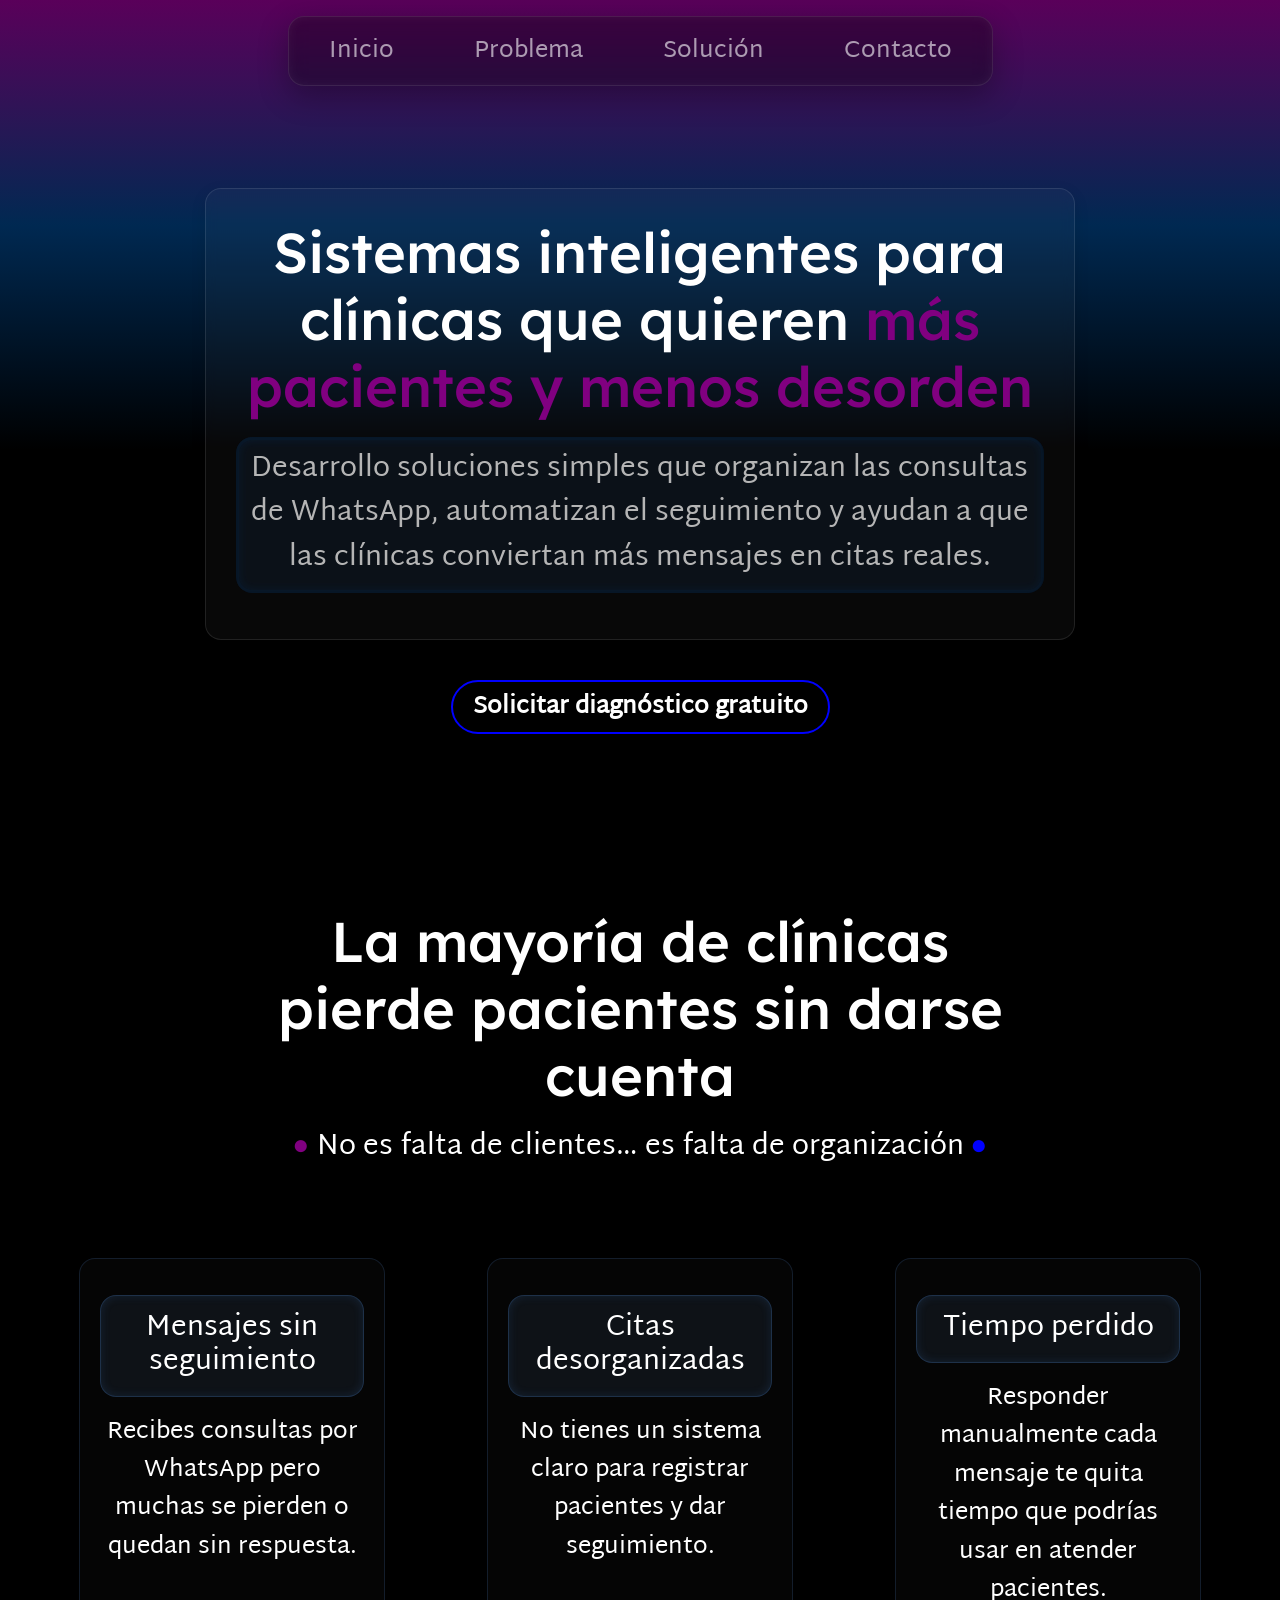
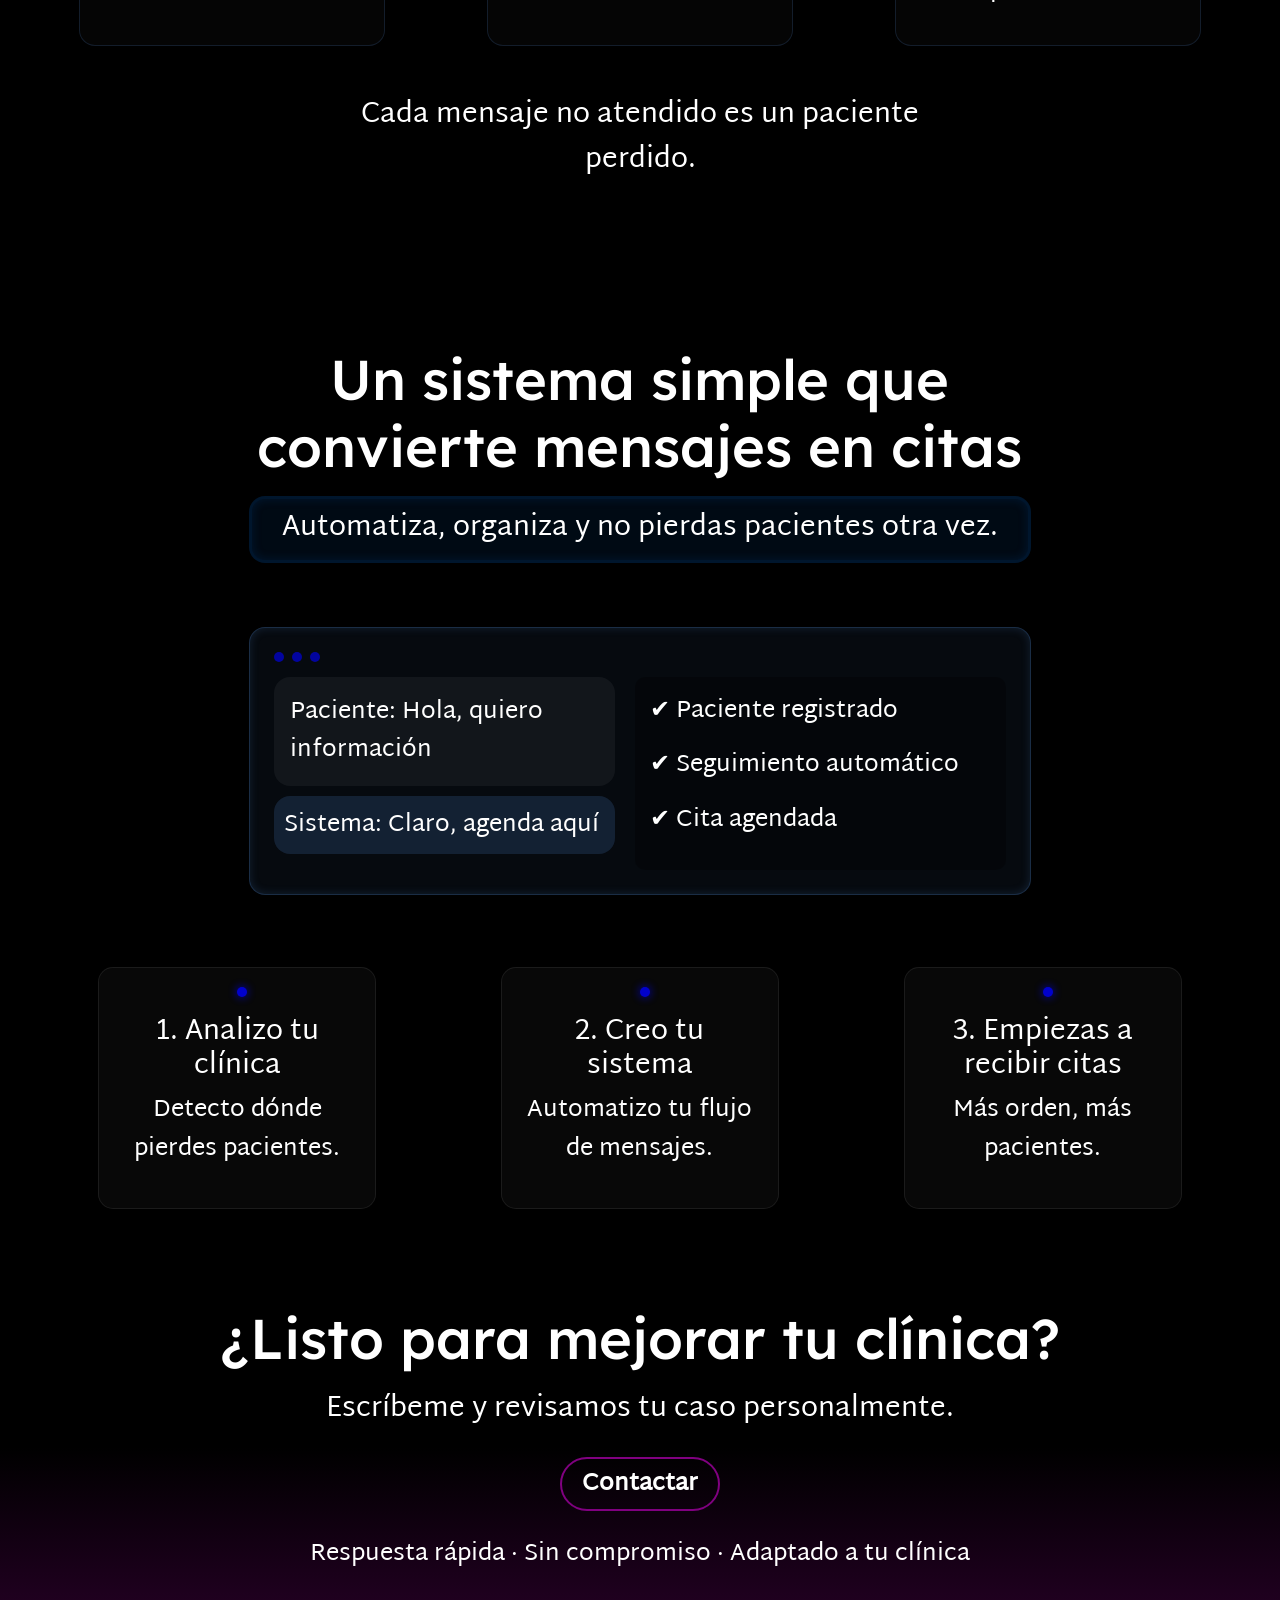
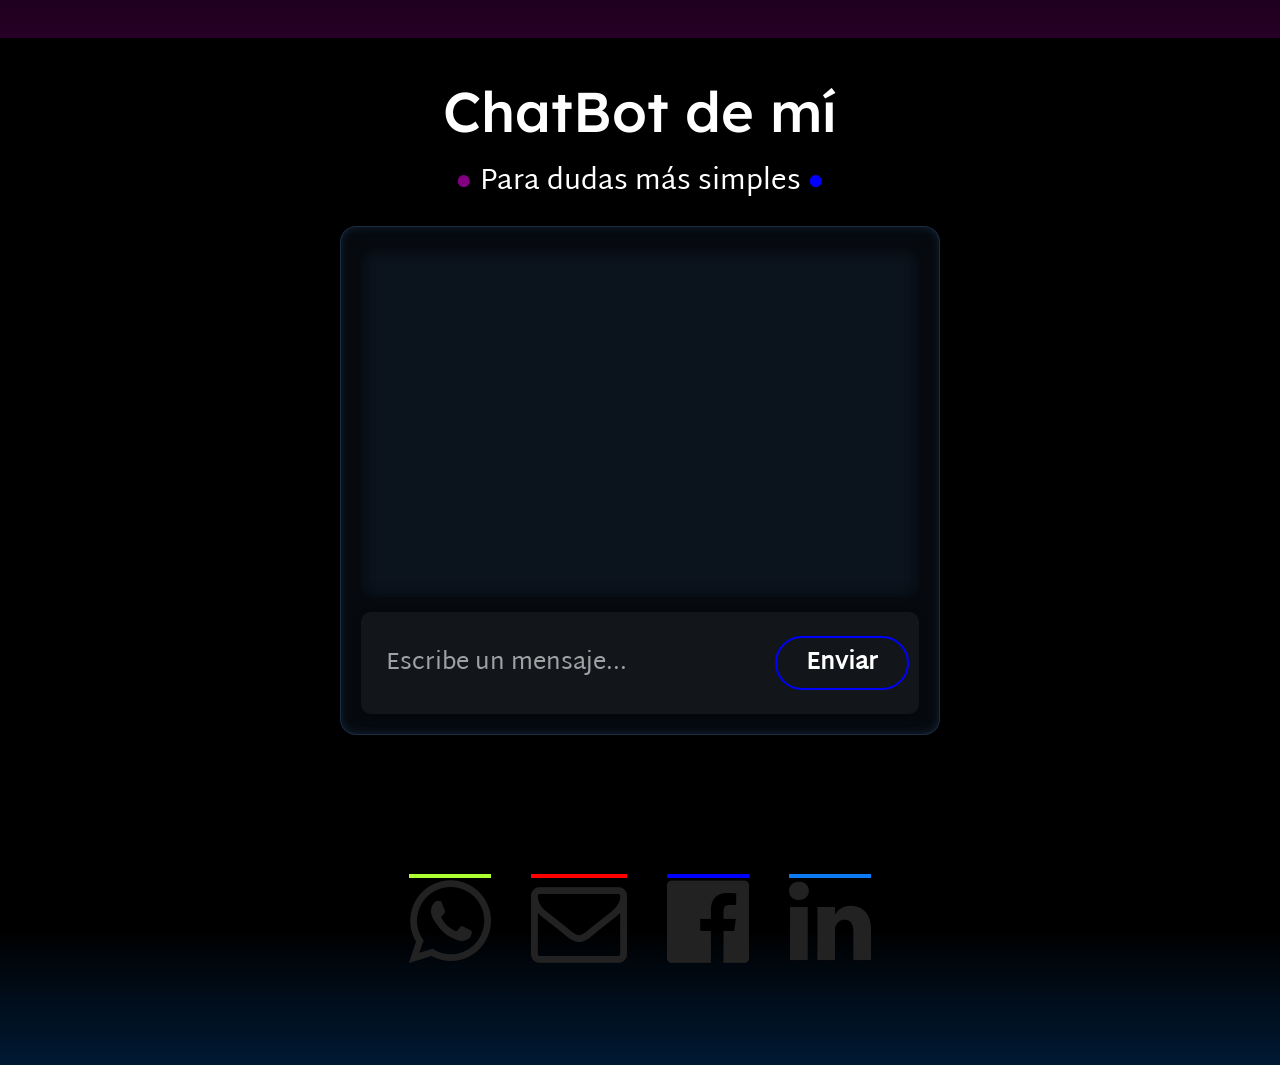
==== index.html @ 9e93c281 "Add files via upload" ====
<!DOCTYPE html>
<html lang="es">

<head>
    <meta charset="UTF-8">
    <meta name="viewport"
        content="width=device-width, user-scalable=no, initial-scale=1.0, maximum-scale=1.0, minimum-scale=1.0">
    <link href="bootstrap-5.3.8-dist/css/bootstrap.min.css" rel="stylesheet">
    <link href="https://cdnjs.cloudflare.com/ajax/libs/font-awesome/4.7.0/css/font-awesome.min.css" rel="stylesheet">
    <link rel="stylesheet" href="estilos.css">
    <title>Gael Aguilar</title>
</head>

<body>
    <nav class="navbar">
        <button class="menu-toggle" aria-label="Abrir menú">
            <span></span>
            <span></span>
            <span></span>
        </button>
        <ul class="menu mt-3 rounded-4">
            <li><a href="#inicio" class="texto rounded-4">Inicio</a></li>
            <li><a href="#problema" class="texto rounded-4">Problema</a></li>
            <li><a href="#solucion" class="texto rounded-4">Solución</a></li>
            <li><a href="#contacto" class="texto rounded-4">Contacto</a></li>
        </ul>
    </nav>

    <header>
        <section id="inicio" class="parallax inicio">
            <div id="card-1" class="card-1 row justify-content-center">
                <div class="texto-parallax glass texto rounded-4 sombra-fuerte col-8 mt-5">
                    <h1 class="titulo">Sistemas inteligentes para clínicas que quieren
                        <em>más pacientes y menos desorden</em>
                    </h1>
                    <p class="subtitulo subtituloA glass rounded-4 p-2 mt-3">
                        Desarrollo soluciones simples que organizan las consultas
                        de WhatsApp, automatizan el seguimiento y ayudan a que
                        las clínicas conviertan más mensajes en citas reales.
                    </p>
                </div>
                <div id="btn-1" class="col-12 mt-3">
                    <a href="https://wa.me/525565285694?text=Hola%2C%20Gael,%2C%20quiero%2C%20solicitar%2C%20un%2C%20diagnóstico" 
                    class="btn-principal mt-3 mt-md-4  texto" target="_blank">
                        Solicitar diagnóstico gratuito
                    </a>
                </div>
            </div>
        </section>
    </header>

    <section id="problema" class="problema contenido">
        <div class="row justify-content-center text-center">
            <div class="col-lg-8 mt-sm-5 mt-1">
                <h2 class="titulo">
                    La mayoría de clínicas pierde pacientes sin darse cuenta
                </h2>
                <p class="subtitulo subt-problema mt-3">
                    No es falta de clientes… es falta de organización
                </p>
            </div>
        </div>

        <div class="row mt-sm-5 mt-4 g-4 justify-content-around">
            <div class="col-xl-3 col-md-5 card card-a rounded-4">
                <div class="rounded-4 mt-3">
                    <h4 class="glass-2 subtitulo rounded-4 p-3">Mensajes sin seguimiento</h4>
                    <p class="texto mt-3">
                        Recibes consultas por WhatsApp pero muchas se pierden o quedan sin respuesta.
                    </p>
                </div>
            </div>

            <div class="col-xl-3 col-md-5 card card-b rounded-4">
                <div class="rounded-4 mt-3">
                    <h4 class="glass-2 subtitulo rounded-4 p-3">Citas desorganizadas</h4>
                    <p class="texto mt-3">
                        No tienes un sistema claro para registrar pacientes y dar seguimiento.
                    </p>
                </div>
            </div>

            <div class="col-xl-3 col-md-10 card card-c rounded-4">
                <div class="rounded-4 mt-3">
                    <h4 class="glass-2 subtitulo rounded-4 p-3">Tiempo perdido</h4>
                    <p class="texto mt-3">
                        Responder manualmente cada mensaje te quita tiempo que podrías usar en atender pacientes.
                    </p>
                </div>
            </div>
        </div>

        <div class="row justify-content-center text-center mt-5">
            <div class="col-lg-6">
                <p class="subtitulo subrayado">
                    Cada mensaje no atendido es un paciente perdido.
                </p>
            </div>
        </div>
    </section>

    <section id="solucion" class="solucion parallax-section mt-sm-5 mt-4 p-5">
        <div class="row justify-content-center text-center">
            <div class="col-lg-8">
                <h2 class="titulo">
                    Un sistema simple que convierte mensajes en citas
                </h2>
                <p class="subtitulo mt-3 rounded-4 glass p-2">
                    Automatiza, organiza y no pierdas pacientes otra vez.
                </p>
            </div>
        </div>
        <div class="row justify-content-center mt-5">
            <div class="col-lg-8">
                <div class="mockup glass-2 rounded-4 p-4">
                    <div class="mockup-header">
                        <span></span>
                        <span></span>
                        <span></span>
                    </div>
                    <div class="mockup-content d-flex justify-content-between">
                        <div class="chat">
                            <p class="msg rounded-4 p-3 texto">Paciente: Hola, quiero información</p>
                            <p class="msg response rounded-4 texto">Sistema: Claro, agenda aquí</p>
                        </div>
                        <div class="panel texto">
                            <p>✔ Paciente registrado</p>
                            <p>✔ Seguimiento automático</p>
                            <p>✔ Cita agendada</p>
                        </div>
                    </div>
                </div>
            </div>
        </div>
        <div class="row mt-5 g-4 text-center texto justify-content-around">
            <div class="col-lg-3 col-md-5">
                <div class="paso py-4">
                    <p class="numero"></p>
                    <h4 class="subtitulo mt-4">1. Analizo tu clínica</h4>
                    <p class="texto">Detecto dónde pierdes pacientes.</p>
                </div>
            </div>
            <div class="col-lg-3 col-md-5">
                <div class="paso py-4">
                    <p class="numero"></p>
                    <h4 class="subtitulo mt-4">2. Creo tu sistema</h4>
                    <p class="texto">Automatizo tu flujo de mensajes.</p>
                </div>
            </div>
            <div class="col-lg-3 col-md-10">
                <div class="paso py-4">
                    <p class="numero"></p>
                    <h4 class="subtitulo mt-4">3. Empiezas a recibir citas</h4>
                    <p class="texto">Más orden, más pacientes.</p>
                </div>
            </div>
        </div>
    </section>

    <section id="contacto" class="contacto py-sm-5 p-4">
        <div class="container text-center">
            <h2 class="titulo">
                ¿Listo para mejorar tu clínica?
            </h2>
            <p class="subtitulo mt-3">
                Escríbeme y revisamos tu caso personalmente.
            </p>
            <div class="mt-4">
                <a href="https://wa.me/525565285694?text=Hola,%2C%20quiero%2C%20información%2C%20para%2C%20un%2C%20sistema" 
                target="_blank" class="btn-contacto texto">
                    Contactar
                </a>
            </div>
            <p class="texto mt-4 small-text">
                Respuesta rápida · Sin compromiso · Adaptado a tu clínica
            </p>
        </div>
    </section>

    <section class="chatbot">
        <h3 class="titulo">ChatBot de mí</h3>
        <p class="subtitulo subt-problema mt-3">
            Para dudas más simples
        </p>
        <div id="chatbot-container" class="rounded-4 glass-2">
            <div id="chat-display" class="chat-display texto">
            </div>
            <div class="chat-input texto">
                <input type="text" id="chat-input-field" class="texto rounded-4" placeholder="Escribe un mensaje..." />
                <button id="chat-send-button" class="btn-principal texto btn-chat">Enviar</button>
            </div>
        </div>
    </section>

    <section class="social">
        <ul class="lista-s d-flex justify-content-center p-0">
            <li>
                <a href="https://wa.me/525565285694?text=Hola%2C%20Gael" target="_blank">
                    <i class="fa fa-whatsapp" aria-hidden="true"></i>
                </a>
            </li>
            <li>
                <a href="mailto:gaelnn10@gmail.com?subject=Hola%20Gael&body=Quiero%20contactarte%20para%20un%20proyecto.">
                    <i class="fa fa-envelope-o" aria-hidden="true"></i>
                </a>
            </li>
            <li>
                <a href="https://www.facebook.com/share/1CVuXyiMaf/"><i class="fa fa-facebook-official"
                        aria-hidden="true"></i></a>
            </li>
            <li>
                <a href="https://www.linkedin.com/in/gael-aguilar-544171248"><i class="fa fa-linkedin"
                        aria-hidden="true"></i></a>
            </li>
        </ul>
    </section>

    <script src="script.js"></script>
    <script src="bootstrap-5.3.8-dist/js/bootstrap.bundle.min.js"></script>
</body>
</html>
---- estilos.css ----
/* ----- General ----- */
:root {
    --mainColor: blue;
    --secColor: purple;
    --wColor: #fff;
    --bColor: #000;
    --brgb: rgba(0, 0, 0, 0.3);
    --brgb2: rgba(0, 0, 0, 0.9);
}
@font-face {
    font-family: 'f-textos';
    src: url(MartelSans-Regular.ttf);
}

@font-face {
    font-family: 'f-titulos';
    src: url(Lexend/Lexend-VariableFont_wght.ttf);
}
* {
    box-sizing: border-box;
}
html {
    scroll-behavior: smooth;
}
body {
    line-height: 1.6;
    background: var(--bColor);
    overflow-x: hidden;
}
section {
    scroll-margin-top: 80px;
}
.titulo {
    font-family: 'f-titulos', Arial;
    font-size: 56px;
    color: var(--wColor);
    position: relative;
    transition: color 0.3s ease;
    animation: fadeInUp 1s ease-in-out 1s;
    animation-fill-mode: both;
}
.titulo em {
    font-style: normal;
    color: var(--secColor);
    position: relative;
}
.titulo em::after {
    content: "";
    position: absolute;
    left: 0;
    bottom: -5px;
    width: 100%;
    height: 3px;
    opacity: 0.7;
}
.titulo:hover {
    color: var(--wColor);
}
.subtitulo {
    font-family: 'f-textos', Arial;
    font-size: 28px;
    color: var(--wColor);
}
.subtituloA {
    opacity: 0.7;
    transition: opacity 0.3s ease-out; 
}
.subtituloA:hover {
    opacity: 1; 
}
.texto {
    font-family: 'f-textos', Arial;
    font-size: 24px;
    color: var(--wColor);
    animation: fadeInDown 1s ease-in-out 1s;
    animation-fill-mode: both;
}
.btn-principal {
    color: var(--wColor);
    transition: all 0.3s ease-in-out;
    position: relative;
    overflow: hidden;
    border: 2px solid var(--mainColor);
    border-radius: 30px;
    font-weight: bold;
    padding: 7px 20px;
    display: inline-block;
    line-height: 1.5;
    text-align: center;
    text-decoration: none;
    vertical-align: middle;
    cursor: pointer;
    -moz-user-select: none;
    user-select: none;
    background: transparent;
    animation: fadeInUp 1s ease-in-out 1s;
    animation-fill-mode: both;
}
    .btn-principal:before {
        content: '';
        position: absolute;
        top: 0;
        left: 0;
        width: 100%;
        height: 100%;
        background: linear-gradient(to right, var(--bColor), var(--secColor));
        transform: translateX(-100%);
        transition: transform 0.3s ease-in-out;
        z-index: -1;
    }
    .btn-principal:hover:before {
        transform: translateX(0);
    }
    .btn-principal:hover {
        transform: scale(1.1);
        color: var(--wColor);
        border: 2px solid var(--secColor);
    }
.btn-chat {
    width: 25%;
}
.subrayado {
    position: relative;
    display: inline-block;
}
.subrayado::after {
    content: '';
    position: absolute;
    left: 50%;
    bottom: -5px;
    width: 0%;
    height: 2px;
    background: linear-gradient(90deg, transparent, var(--secColor), var(--mainColor), var(--secColor), transparent);
    transition: width 0.3s ease-in-out;
    transform: translateX(-50%);
}
.subrayado:hover::after {
    width: 100%;
}
.contenido,
.inicio .texto-parallax,
.proyectos .texto-parallax,
.contacto .texto-parallax {
    opacity: 0;
    animation: fadeIn 1s ease-in forwards;
}
.sombra-fuerte {
    box-shadow: 0 8px 16px var(--brgb);
}

/* ----- Navegar ----- */
.menu {
    list-style: none;
    display: flex;
    gap: 50px;
    padding: 10px 30px;
    border-radius: 20px;
    background: var(--brgb);
    backdrop-filter: blur(8px);
    border: 1px solid rgba(255, 255, 255, 0.1);
    box-shadow: 
        0 10px 30px var(--brgb),
        inset 0 0 10px rgba(255,255,255,0.05);
    transition: all 0.3s ease;
} 
.navbar {
    position: fixed;
    top: 0;
    width: 100%;
    display: flex;
    justify-content: center;
    align-items: center;
    background: transparent;
    padding: 0px 20px;
    z-index: 1000;    
    transition: all 0.4s ease;
}
.navbar ul {
    list-style: none;
    display: flex;
    gap: 60px;
    transition: all 0.3s ease-in-out;
}
.navbar ul:hover {
    background: hsla(0, 0%, 0%, 0.5);;
}
.navbar ul li {
    display: flex;
    align-items: center;
    justify-content: center;
}
.navbar ul li a {
    display: inline-block;
    color: rgba(255,255,255,0.6);
    text-decoration: none;
    padding: 5px 10px;
    position: relative;
    transition: all 0.3s ease;
}
.navbar ul li a::after {
    content: "";
    position: absolute;
    left: 50%;
    bottom: -5px;
    width: 0%;
    height: 2px;

    background: linear-gradient(90deg, transparent, var(--mainColor), transparent);

    transition: 0.3s ease;
    transform: translateX(-50%);
}
.navbar ul li a:hover {
    color: var(--wColor);
    text-shadow: 0 0 10px rgba(75, 125, 195, 0.5);
    transform: translateY(-2px);
}
.navbar ul li a:hover::after {
    width: 100%;
}
.navbar ul li a.activo {
    color: var(--wColor);
}
.navbar ul li a.activo::after {
    width: 100%;
}
ul {
    list-style-type: none;
}
.menu-toggle {
    display: none;
    flex-direction: column;
    justify-content: space-around;
    width: 35px;
    height: 30px;
    background: transparent;
    border: none;
    cursor: pointer;
    z-index: 1100;
}
.menu-toggle span {
    display: block;
    width: 100%;
    height: 3px;
    background: var(--wColor);
    transition: all 0.3s ease-in-out;
}
.menu-toggle.active span:nth-child(1) {
    transform: rotate(45deg) translate(5px, 5px);
}
.menu-toggle.active span:nth-child(2) {
    opacity: 0;
}
.menu-toggle.active span:nth-child(3) {
    transform: rotate(-45deg) translate(5px, -5px);
}

/* ----- Inicio ----- */
#card-1, #btn-1 {
    transition: opacity 0.3s linear;
}
.card-1 {
    margin-top: 4rem;
}
.inicio {
    background: linear-gradient(180deg, rgba(128, 0, 128, 0.7), rgba(0, 51, 102, 0.8), var(--brgb2), var(--brgb2), var(--brgb2));
}
.parallax {
    height: auto;
    min-height: 90vh;
    display: flex;
    align-items: center;
    justify-content: center;
    background-attachment: fixed;
    background-position: center;
    background-repeat: no-repeat;
    background-size: cover;
    position: relative;
    color: #fff;
    text-align: center;
}
.glass {
    border: 3px solid hsla(210, 100%, 20%, 0.3);
    background: hsla(210, 100%, 20%, 0.2);
    backdrop-filter: blur(2px);
    box-shadow: inset 0 0 8px 1px hsla(210, 100%, 20%, 0.3);
}
.texto-parallax {
    padding: 30px;
    border-radius: 20px;
    position: relative;
    overflow: hidden;
    z-index: 0;
    background: rgba(255,255,255,0.03);
    backdrop-filter: blur(6px);
    border: 1px solid rgba(255,255,255,0.1);
    box-shadow: 0 5px 15px rgba(0,0,0,0.1);
    transition: transform 0.3s ease-in-out, box-shadow 0.3s ease-in-out;
}
.texto-parallax::after {
    content: "";
    position: absolute;
    inset: 0;
    border-radius: 20px;
    background: radial-gradient(circle at top, rgba(75, 125, 195, 0.15), transparent);
    opacity: 0;
    transition: 0.4s ease;
    pointer-events: none;
    z-index: -1;
}
.texto-parallax:hover {
    transform: scale(1.03) translateY(-5px);
    box-shadow: 0 20px 40px rgba(0,0,0,0.4);
}
.texto-parallax::before {
    content: '';
    position: absolute;
    bottom: 0;
    left: 0;
    right: 0;
    height: 4px; 
    background: linear-gradient(to right, transparent, rgba(24, 7, 255, 0.9), transparent); 
    z-index: -1; 
    opacity: 0; 
    transition: opacity 0.3s ease-in-out; 
}
.texto-parallax:hover::before {
    opacity: 1; 
}
.contenido {
    padding: 50px 40px;
    text-align: center;
    background: var(--bColor);
    color: #eee;
}

/* ----- Problema ----- */
.card {
    position: relative;
    border: 1px solid rgba(75, 125, 195, 0.2);
    background: rgba(255, 255, 255, 0.02);
    backdrop-filter: blur(4px);
    border-radius: 20px;
    padding: 20px;
    overflow: hidden;
    transition: all 0.35s ease;
}
.card:hover {
    transform: translateY(-10px) scale(1.02);
    border-color: var(--mainColor);
    box-shadow: 0 10px 30px rgba(75, 125, 195, 0.2);
}
.card::before {
    content: "";
    position: absolute;
    top: 0;
    left: 50%;
    width: 0%;
    height: 3px;
    background: linear-gradient(90deg, transparent, var(--mainColor), transparent);
    transition: 0.4s ease;
    transform: translateX(-50%);
}
.card:hover::before {
    width: 100%;
}
.card::after {
    content: "";
    position: absolute;
    inset: 0;
    border-radius: 20px;
    opacity: 0;
    background: radial-gradient(circle at top, rgba(75, 125, 195, 0.15), transparent);
    transition: 0.4s ease;
}
.card:hover::after {
    opacity: 1;
}
.glass-2 {
    border: 1px solid rgba(75, 125, 195, 0.3);
    background: rgba(75, 125, 195, 0.08);
    backdrop-filter: blur(6px);
    box-shadow: inset 0 0 10px rgba(75, 125, 195, 0.2);
    transition: 0.3s ease;
}
.card h4 {
    transform: translateY(0);
    transition: 0.3s ease;
}
.card:hover h4 {
    transform: translateY(-8px);
}
.card p {
    opacity: 0.8;
    transition: 0.3s ease;
}
.card:hover p {
    opacity: 1;
}
.subt-problema::before {
    content: "● ";
    color: var(--secColor);
}
.subt-problema::after {
    content: " ●";
    color: var(--mainColor);
}

/* ----- Solucion ----- */
.solucion {
    position: relative;
    overflow: hidden;
}
.solucion::before {
    content: "";
    position: absolute;
    inset: 0;
    background: linear-gradient(
        180deg,
        rgba(128, 0, 128, 0.4),
        var(--brgb2),
        var(--brgb2),
        var(--brgb2),
        var(--brgb2),
        rgba(0, 51, 102, 0.5)
    );
    background-attachment: fixed;
    z-index: -1;
}
.parallax-section {
    background-attachment: fixed;
    background-position: center;
    background-repeat: no-repeat;
    background-size: cover;
}
.mockup {
    position: relative;
    overflow: hidden;
    transition: 0.3s ease;
}
.mockup:hover {
    transform: translateY(-5px);
}
.mockup-header {
    display: flex;
    gap: 8px;
    margin-bottom: 15px;
}
.mockup-header span {
    width: 10px;
    height: 10px;
    border-radius: 50%;
    background: var(--mainColor);
    opacity: 0.6;
}
.mockup-header span:hover {
    background: var(--secColor);
    opacity: 0.7;
}
.mockup-content {
    gap: 20px;
}
.chat {
    flex: 1;
}
.msg {
    background: rgba(255,255,255,0.05);
    padding: 10px;
    margin-bottom: 10px;
    opacity: 0;
    animation: fadeIn 0.5s ease forwards;
}
.msg:nth-child(1) {
    animation-delay: 0.3s;
}
.msg:nth-child(2) {
    animation-delay: 0.6s;
}
.response {
    background: rgba(75,125,195,0.2);
}
.panel {
    flex: 1;
    background: rgba(0,0,0,0.3);
    padding: 15px;
    border-radius: 10px;
}
.paso {
    position: relative;
    padding: 25px 20px;
    border-radius: 15px;
    background: rgba(255,255,255,0.03);
    border: 1px solid rgba(255,255,255,0.08);
    transition: all 0.3s ease;
    overflow: hidden;
}
.paso:hover {
    transform: translateY(-8px);
    border-color: var(--mainColor);
    box-shadow: 0 10px 25px rgba(75,125,195,0.2);
}
.paso::before {
    content: "";
    position: absolute;
    top: 0;
    left: 50%;
    width: 0%;
    height: 3px;
    background: linear-gradient(90deg, transparent, var(--mainColor), transparent);
    transition: 0.4s ease;
    transform: translateX(-50%);
}
.paso:hover::before {
    width: 100%;
}
.paso p {
    opacity: 0.8;
    transition: 0.3s;
}
.paso:hover p {
    opacity: 1;
}
.numero {
    position: relative;
    padding-left: 25px;
}

.numero::before {
    content: "";
    position: absolute;
    left: 50%;
    top: 50%;
    transform: translateY(-50%);
    width: 10px;
    height: 10px;
    border-radius: 50%;
    background: var(--mainColor);
    box-shadow: 0 0 10px var(--mainColor);
}

/* ----- Contacto ----- */
.contacto {
    position: relative;
    overflow: hidden;
}
.contacto::before {
    content: "";
    position: absolute;
    inset: 0;

    background: linear-gradient(
        180deg,
        var(--brgb2),
        rgba(0, 0, 0, 0.6),
        rgba(128, 0, 128, 0.3)
    );
    z-index: -1;
}
.btn-contacto {
    color: var(--wColor);
    transition: all 0.3s ease-in-out;
    position: relative;
    overflow: hidden;
    border: 2px solid var(--secColor);
    border-radius: 30px;
    font-weight: bold;
    padding: 7px 20px;
    display: inline-block;
    line-height: 1.5;
    text-align: center;
    text-decoration: none;
    vertical-align: middle;
    cursor: pointer;
    -moz-user-select: none;
    user-select: none;
    background: transparent;
    animation: fadeInUp 1s ease-in-out 1s;
    animation-fill-mode: both;
}
    .btn-contacto::before {
    content: '';
    position: absolute;
    inset: 0;
    background: linear-gradient(
    120deg,
    transparent,
    var(--mainColor),
    transparent
);
    transform: scale(0) rotate(10deg);
    transform-origin: center;
    transition: transform 0.4s ease;
    z-index: -1;
}
.btn-contacto:hover::before {
    transform: scale(1) rotate(0deg);
}
    .btn-contacto:hover {
    transform: scale(1.08) translateY(-2px);
    border: 2px solid var(--mainColor);
    box-shadow: 
        0 10px 25px rgba(75,125,195,0.4),
        0 0 20px rgba(75,125,195,0.3);
}

/* ----- ChatBot ----- */
.chatbot {
    padding: 40px;
    text-align: center;
    background: var(--bColor);
}
label, input, textarea, button {
    width: 100%;
    max-width: 500px;
    margin: 10px 0;
}
input, textarea {
    padding: 10px;
    border: 1px solid #ddd;
    border-radius: 5px;
}
#chatbot-container {
    width: 100%;
    max-width: 600px;
    margin: 20px auto;
    overflow: hidden;
    padding: 20px;
}
.chat-display {
    width: 100%;
    height: 350px;
    overflow-y: auto;
    border-radius: 10px;
    padding: 15px;
    margin-bottom: 15px;
    background: transparent;
    backdrop-filter: blur(10px);
    box-shadow: inset 0 4px 10px rgba(0, 0, 0, 0.3);
}
.chat-display .message {
    margin: 10px 0;
    padding: 10px 15px;
    max-width: 100%;
    line-height: 1.5;
    box-shadow: 0 4px 6px rgba(0, 0, 0, 0.2);
    word-wrap: break-word;
}
.message.user {
    background: linear-gradient(135deg, var(--brgb2), rgba(0, 51, 102, 0.8));
    align-self: flex-end;
    text-align: right;
    border: 1px solid rgba(255, 255, 255, 0.2);
}
.message.bot {
    background: linear-gradient(135deg, rgba(128, 0, 128, 0.8), var(--brgb2));
    align-self: flex-start;
    text-align: left;
    border: 1px solid rgba(255, 255, 255, 0.2);
}
.chat-input {
    display: flex;
    align-items: center;
    justify-content: space-between;
    background: rgba(255, 255, 255, 0.05);
    padding: 10px;
    border-radius: 10px;
    box-shadow: 0 4px 10px var(--brgb);
}
.chat-input input {
    flex: 1;
    padding: 12px 15px;
    background: transparent;
    border: none;
    outline: none;
}
.chat-input input::placeholder {
    color: rgba(255, 255, 255, 0.6);
}
.chat-display::-webkit-scrollbar {
    width: 8px;
}
.chat-display::-webkit-scrollbar-thumb {
    background: rgba(255, 255, 255, 0.3);
    border-radius: 4px;
}
.chat-display::-webkit-scrollbar-thumb:hover {
    background: rgba(255, 255, 255, 0.5);
}
.chat-display::-webkit-scrollbar-track {
    background: transparent;
}

/* ----- Social ----- */
.social {
    display: flex;
    justify-content: center;
    align-items: center;
    min-height: 30vh;
    background: linear-gradient(180deg, var(--brgb2), var(--brgb2), rgba(0, 51, 102, 0.5));
}
.social ul {
    position: relative;
}
.social ul li {
    position: relative;
    list-style: none;
    margin: 0 20px;
    cursor: pointer;
}
.social ul li a{
    text-decoration: none;
}
.social ul li a .fa{
    font-size: 6em;
    color: #222;
}
.social ul li::before {
    font-family: 'FontAwesome';
    position: absolute;
    top: 0;
    left: 0;
    font-size: 6em;
    height: 0;
    overflow: hidden;
    transition: 0.5s ease-in-out;
    pointer-events: none;
}
.social ul li:nth-child(1)::before {
    content: '\f232';
    color: greenyellow;
    border-bottom: 4px solid greenyellow;
}
.social ul li:nth-child(2)::before {
    content: '\f003';
    color: red;
    border-bottom: 4px solid red;
}
.social ul li:nth-child(3)::before {
    content: '\f230';
    color: blue;
    border-bottom: 4px solid blue;
}
.social ul li:nth-child(4)::before {
    content: '\f08c';
    color: rgb(12, 123, 243);
    border-bottom: 4px solid rgb(12, 123, 243);
}
.social ul li:hover::before {
    top:-32%;
    height: 140%;
}

/* ----- Animaciones ----- */
.fade-in {
    opacity: 0;
    animation: fadeIn 1s ease-in forwards;
}

@keyframes fadeUp {
    from {
        opacity: 0;
        transform: translateY(40px);
    }
    to {
        opacity: 1;
        transform: translateY(0);
    }
}

@keyframes fadeIn {
    from {
        opacity: 0;
        transform: translateY(20px);
    }
    to {
        opacity: 1;
        transform: translateY(0);
    }
}
@keyframes fadeInDown {
    from {
        opacity: 0;
        transform: translateY(-30px);
    }
    to {
        opacity: 1;
        transform: translateY(0);
    }
}
@keyframes fadeInUp {
    from {
        opacity: 0;
        transform: translateY(30px);
    }
    to {
        opacity: 1;
        transform: translateY(0);
    }
}
@keyframes zoomIn {
    from {
        transform: scale(0.8);
        opacity: 0;
    }
    to {
        transform: scale(1);
        opacity: 1;
    }
}

/* ----- Responsivo ----- */
/*Nav*/
/*
@media (min-width: 1200px) {
    .titulo { font-size: 56px; }
    .subtitulo { font-size: 28px; }
    .texto { font-size: 24px; color: red;}
}*/

@media (min-width: 1600px) {
    .titulo { font-size: 60px; }
    .subtitulo { font-size: 32px; }
    .texto { font-size: 28px; color: orange;}
}
@media (min-width: 2000px) {
    .titulo { font-size: 64px; }
    .subtitulo { font-size: 36px; }
    .texto { font-size: 32px; color: aqua;}
    .card-1 {
        margin-top: 3rem;
    }
    .menu {
        transform: scale(1.1);
    }
}
@media (min-width: 2520px) {
    .titulo { font-size: 68px; }
    .subtitulo { font-size: 40px; }
    .texto { font-size: 36px; color: aqua;}
    .menu {
        transform: scale(1.2);
    }
}

@media (max-width: 1024px) {
    .titulo {
        color: red;
    }
    .menu {
        padding: 5px 20px;
    }
    .navbar ul {
        gap: 30px;
    }
    .card-1 {
        margin-top: 3rem;
    }
    .texto-parallax {
        padding: 10px;
        width: 83.33%;
    }
}
@media (max-width: 768px) {
    .titulo { font-size: 52px; color: greenyellow;}
    .subtitulo { font-size: 24px; }
    .texto { font-size: 20px; }
    .card-1 {
        margin-top: 2rem;
    }
    .texto-parallax {
        padding: 15px;
    }
}

@media (max-width: 560px) {
    .menu-toggle {
        display: flex;
        position: fixed;
        top: 20px;
        left: 20px;
        z-index: 1100;
    }
    .menu {
        position: fixed;
        top: 0;
        left: 0;
        height: 100vh;
        width: 50%;
        flex-direction: column;
        align-items: flex-start;
        gap: 30px;
        padding: 80px 30px;
        backdrop-filter: blur(10px);
        transform: translateX(-100%);
        opacity: 0;
        transition: transform 0.35s ease, opacity 0.3s ease;
        pointer-events: none;
        z-index: 1000;
    }
    .menu.active {
        transform: translateX(0);
        opacity: 1;
        pointer-events: auto;
    }
    .navbar ul {
        gap: 30px;
    }
    .navbar ul li {
        width: 20%;
    }
    .navbar ul li a {
        width: 100%;
        display: block;
        padding: 10px 0;
    }
    .titulo { font-size: 40px; color: palevioletred;}
    .subtitulo { font-size: 20px; }
    .texto { font-size: 16px; }
    .parallax {
        align-items: start;
    }
    .contenido {
        padding: 10px 40px;
    }
    .social ul li a .fa {
        font-size: 4em;
    }
    .social ul li::before {
        font-size: 4em;
    }
    .card-1 {
        margin-top: 3rem;
    }
    .btn-chat {
        width: 40%;
    }
}

@media (max-width: 400px) {
    .panel {
        padding: 0;
    }
    .social ul li a .fa {
        font-size: 3em;
    }
    .social ul li::before {
        font-size: 3em;
    }
    .contenido {
        padding: 20px 40px;
    }
    .titulo { font-size: 38px; color: skyblue;}
    .subtitulo { font-size: 18px; }
    .texto { font-size: 14px; }
}

@media (max-width: 376px) {
    .btn-principal {
        padding: 5px 8px;
    }
    .social ul li a .fa {
        font-size: 2.5em;
    }
    .social ul li::before {
        font-size: 2.5em;
    }
    .titulo { font-size: 36px; color: goldenrod;}
    .subtitulo { font-size: 16px; }
    .texto { font-size: 12px; }
}
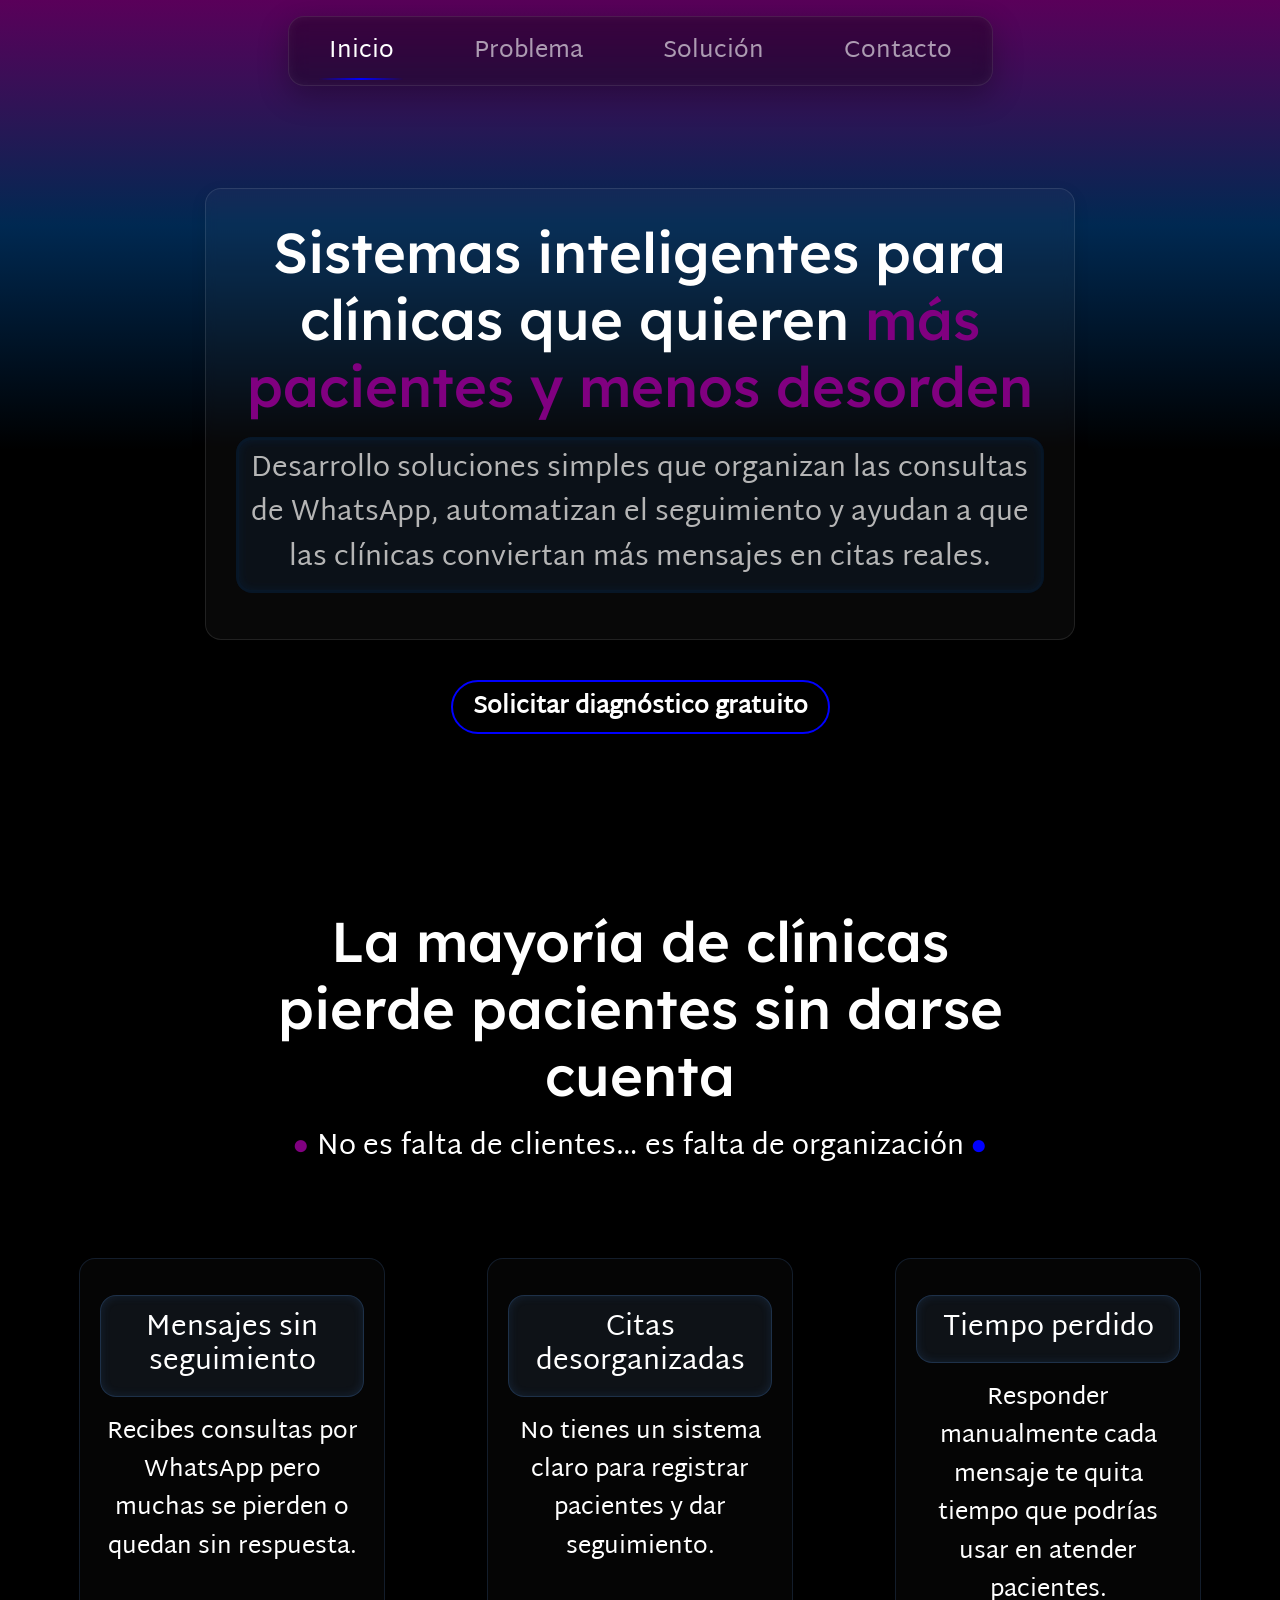
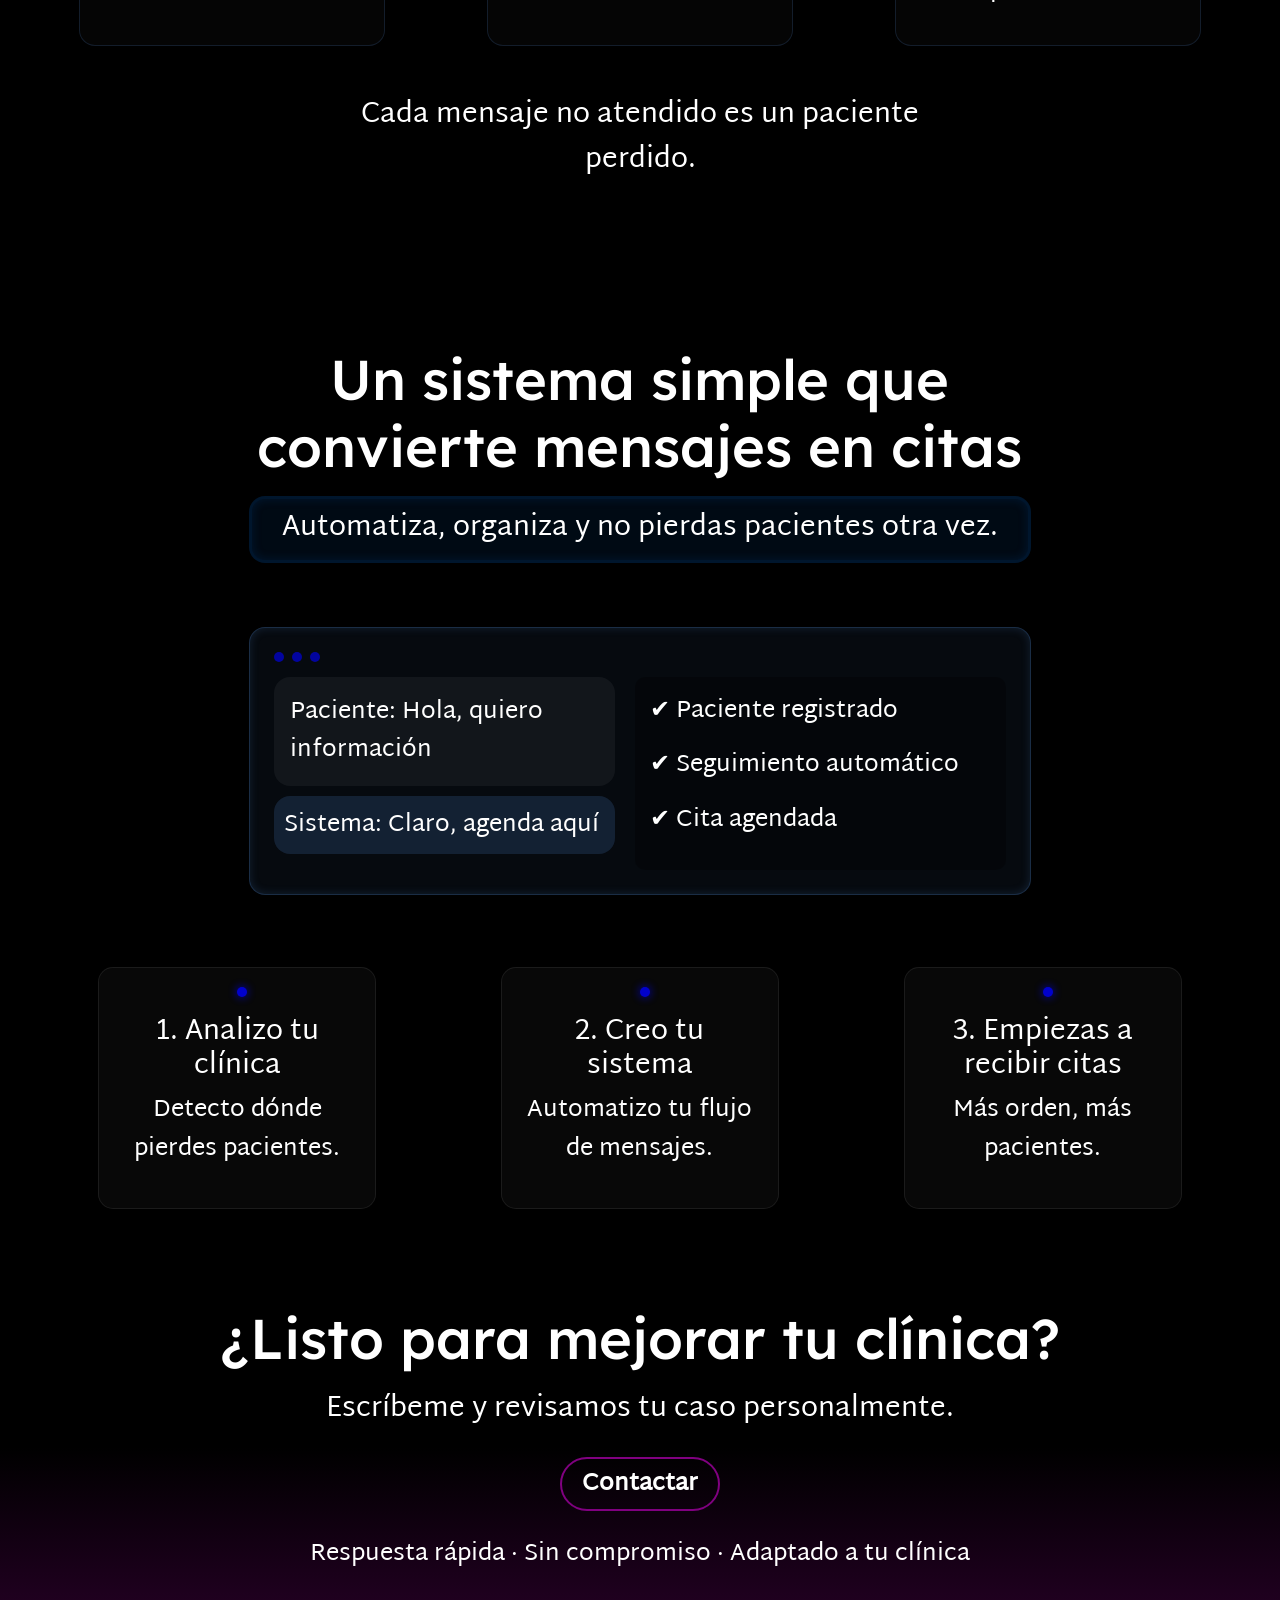
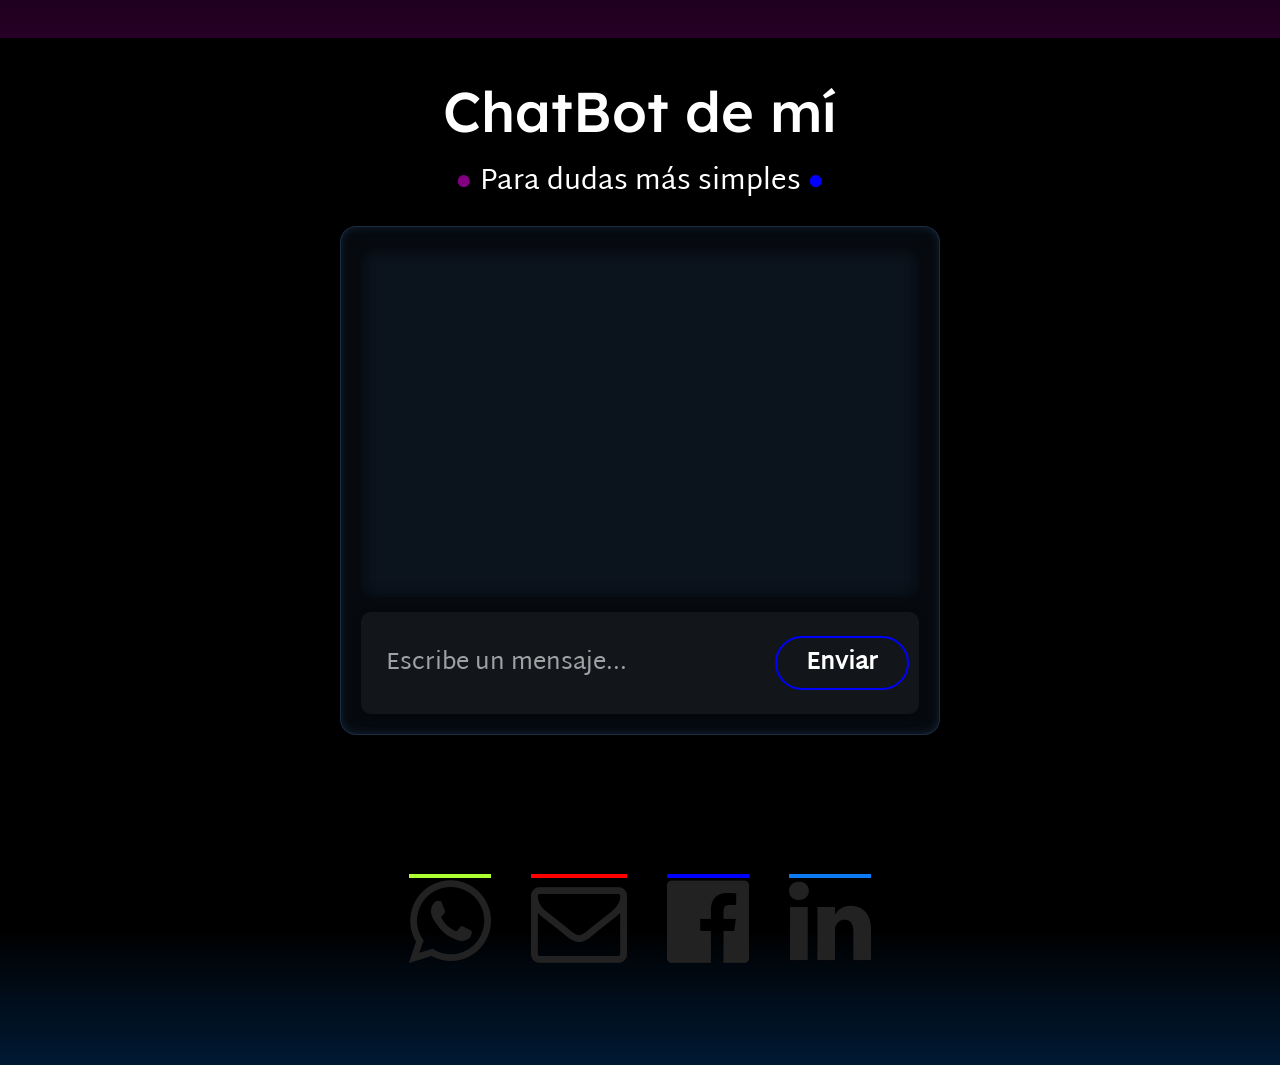
==== commit eafb854b: "Add files via upload" ====
--- a/index.html
+++ b/index.html
@@ -40,7 +40,7 @@
                     </p>
                 </div>
                 <div id="btn-1" class="col-12 mt-3">
-                    <a href="https://wa.me/525565285694?text=Hola%2C%20Gael,%2C%20quiero%2C%20solicitar%2C%20un%2C%20diagnóstico" 
+                    <a href="https://wa.me/525565285694?text=Hola%20Gael%2C%20quiero%20solicitar%20un%20diagnóstico" 
                     class="btn-principal mt-3 mt-md-4  texto" target="_blank">
                         Solicitar diagnóstico gratuito
                     </a>
@@ -62,16 +62,16 @@
         </div>
 
         <div class="row mt-sm-5 mt-4 g-4 justify-content-around">
-            <div class="col-xl-3 col-md-5 card card-a rounded-4">
+            <div class="col-xl-3 col-md-5 card card-b rounded-4">
                 <div class="rounded-4 mt-3">
-                    <h4 class="glass-2 subtitulo rounded-4 p-3">Mensajes sin seguimiento</h4>
+                    <h4 class="glass-2 glass-3 subtitulo rounded-4 p-3">Mensajes sin seguimiento</h4>
                     <p class="texto mt-3">
                         Recibes consultas por WhatsApp pero muchas se pierden o quedan sin respuesta.
                     </p>
                 </div>
             </div>
 
-            <div class="col-xl-3 col-md-5 card card-b rounded-4">
+            <div class="col-xl-3 col-md-5 card rounded-4">
                 <div class="rounded-4 mt-3">
                     <h4 class="glass-2 subtitulo rounded-4 p-3">Citas desorganizadas</h4>
                     <p class="texto mt-3">
@@ -80,9 +80,9 @@
                 </div>
             </div>
 
-            <div class="col-xl-3 col-md-10 card card-c rounded-4">
+            <div class="col-xl-3 col-md-10 card card-b rounded-4">
                 <div class="rounded-4 mt-3">
-                    <h4 class="glass-2 subtitulo rounded-4 p-3">Tiempo perdido</h4>
+                    <h4 class="glass-2 glass-3 subtitulo rounded-4 p-3">Tiempo perdido</h4>
                     <p class="texto mt-3">
                         Responder manualmente cada mensaje te quita tiempo que podrías usar en atender pacientes.
                     </p>
@@ -141,8 +141,8 @@
                 </div>
             </div>
             <div class="col-lg-3 col-md-5">
-                <div class="paso py-4">
-                    <p class="numero"></p>
+                <div class="paso paso-2 py-4">
+                    <p class="numero numero-2"></p>
                     <h4 class="subtitulo mt-4">2. Creo tu sistema</h4>
                     <p class="texto">Automatizo tu flujo de mensajes.</p>
                 </div>
@@ -166,7 +166,7 @@
                 Escríbeme y revisamos tu caso personalmente.
             </p>
             <div class="mt-4">
-                <a href="https://wa.me/525565285694?text=Hola,%2C%20quiero%2C%20información%2C%20para%2C%20un%2C%20sistema" 
+                <a href="https://wa.me/525565285694?text=Hola%2C%20quiero%20información%20para%20un%20sistema" 
                 target="_blank" class="btn-contacto texto">
                     Contactar
                 </a>
--- a/estilos.css
+++ b/estilos.css
@@ -52,9 +52,6 @@
     width: 100%;
     height: 3px;
     opacity: 0.7;
-}
-.titulo:hover {
-    color: var(--wColor);
 }
 .subtitulo {
     font-family: 'f-textos', Arial;
@@ -204,9 +201,7 @@
     bottom: -5px;
     width: 0%;
     height: 2px;
-
     background: linear-gradient(90deg, transparent, var(--mainColor), transparent);
-
     transition: 0.3s ease;
     transform: translateX(-50%);
 }
@@ -809,23 +804,15 @@
 }
 
 /* ----- Responsivo ----- */
-/*Nav*/
-/*
-@media (min-width: 1200px) {
-    .titulo { font-size: 56px; }
-    .subtitulo { font-size: 28px; }
-    .texto { font-size: 24px; color: red;}
-}*/
-
 @media (min-width: 1600px) {
     .titulo { font-size: 60px; }
     .subtitulo { font-size: 32px; }
-    .texto { font-size: 28px; color: orange;}
+    .texto { font-size: 28px; }
 }
 @media (min-width: 2000px) {
     .titulo { font-size: 64px; }
     .subtitulo { font-size: 36px; }
-    .texto { font-size: 32px; color: aqua;}
+    .texto { font-size: 32px; }
     .card-1 {
         margin-top: 3rem;
     }
@@ -836,16 +823,13 @@
 @media (min-width: 2520px) {
     .titulo { font-size: 68px; }
     .subtitulo { font-size: 40px; }
-    .texto { font-size: 36px; color: aqua;}
+    .texto { font-size: 36px; }
     .menu {
         transform: scale(1.2);
     }
 }
 
 @media (max-width: 1024px) {
-    .titulo {
-        color: red;
-    }
     .menu {
         padding: 5px 20px;
     }
@@ -861,7 +845,7 @@
     }
 }
 @media (max-width: 768px) {
-    .titulo { font-size: 52px; color: greenyellow;}
+    .titulo { font-size: 52px; }
     .subtitulo { font-size: 24px; }
     .texto { font-size: 20px; }
     .card-1 {
@@ -869,7 +853,92 @@
     }
     .texto-parallax {
         padding: 15px;
-    }
+        transform: scale(1.03) translateY(-5px);
+        box-shadow: 0 20px 40px rgba(0,0,0,0.4);
+    }
+    .texto-parallax::before {
+    content: '';
+    position: absolute;
+    bottom: 0;
+    left: 0;
+    right: 0;
+    height: 4px; 
+    background: linear-gradient(to right, transparent, rgba(24, 7, 255, 0.9), transparent); 
+    z-index: -1; 
+    opacity: 1; 
+}
+.card {
+    border-color: var(--mainColor);
+    box-shadow: 0 10px 30px rgba(75, 125, 195, 0.2);
+}
+.card::before {
+    content: "";
+    position: absolute;
+    top: 0;
+    left: 50%;
+    width: 100%;
+    height: 3px;
+    background: linear-gradient(90deg, transparent, var(--mainColor), transparent);
+    transform: translateX(-50%);
+}
+.card::after {
+    content: "";
+    position: absolute;
+    inset: 0;
+    border-radius: 20px;
+    opacity: 1;
+    background: radial-gradient(circle at top, rgba(75, 125, 195, 0.15), transparent);
+}
+.card-b {
+    border-color: var(--secColor);
+    box-shadow: 0 10px 30px rgba(128, 0, 128, 0.2);
+}
+.card-b::before {
+    background: linear-gradient(90deg, transparent, var(--secColor), transparent);
+    transform: translateX(-50%);
+}
+.card-b::after {
+    background: radial-gradient(circle at top, rgba(128, 0, 128, 0.15), transparent);
+}
+    .subtituloA {
+    opacity: 1; 
+    }
+    .paso {
+    transform: translateY(-8px);
+    border-color: var(--mainColor);
+    box-shadow: 0 10px 25px rgba(75,125,195,0.2);
+}
+.paso-2 {
+    border-color: var(--secColor);
+    box-shadow: 0 10px 25px rgba(128,0,128,0.2);
+}
+.paso::before {
+    content: "";
+    position: absolute;
+    top: 0;
+    left: 50%;
+    width: 100%;
+    height: 3px;
+    background: linear-gradient(90deg, transparent, var(--mainColor), transparent);
+    transform: translateX(-50%);
+}
+.paso-2::before {
+    background: linear-gradient(90deg, transparent, var(--secColor), transparent);
+    transform: translateX(-50%);
+}
+.paso p {
+    opacity: 1;
+}
+.numero-2::before {
+    background: var(--secColor);
+    box-shadow: 0 0 10px var(--secColor);
+}
+.glass-3 {
+    border: 1px solid rgba(128, 0, 128, 0.3);
+    background: rgba(133, 75, 195, 0.08);
+    box-shadow: inset 0 0 10px rgba(128, 0, 128, 0.2);
+}
+
 }
 
 @media (max-width: 560px) {
@@ -913,7 +982,7 @@
         display: block;
         padding: 10px 0;
     }
-    .titulo { font-size: 40px; color: palevioletred;}
+    .titulo { font-size: 40px; }
     .subtitulo { font-size: 20px; }
     .texto { font-size: 16px; }
     .parallax {
@@ -949,7 +1018,7 @@
     .contenido {
         padding: 20px 40px;
     }
-    .titulo { font-size: 38px; color: skyblue;}
+    .titulo { font-size: 38px; }
     .subtitulo { font-size: 18px; }
     .texto { font-size: 14px; }
 }
@@ -964,7 +1033,7 @@
     .social ul li::before {
         font-size: 2.5em;
     }
-    .titulo { font-size: 36px; color: goldenrod;}
+    .titulo { font-size: 36px; }
     .subtitulo { font-size: 16px; }
     .texto { font-size: 12px; }
 }
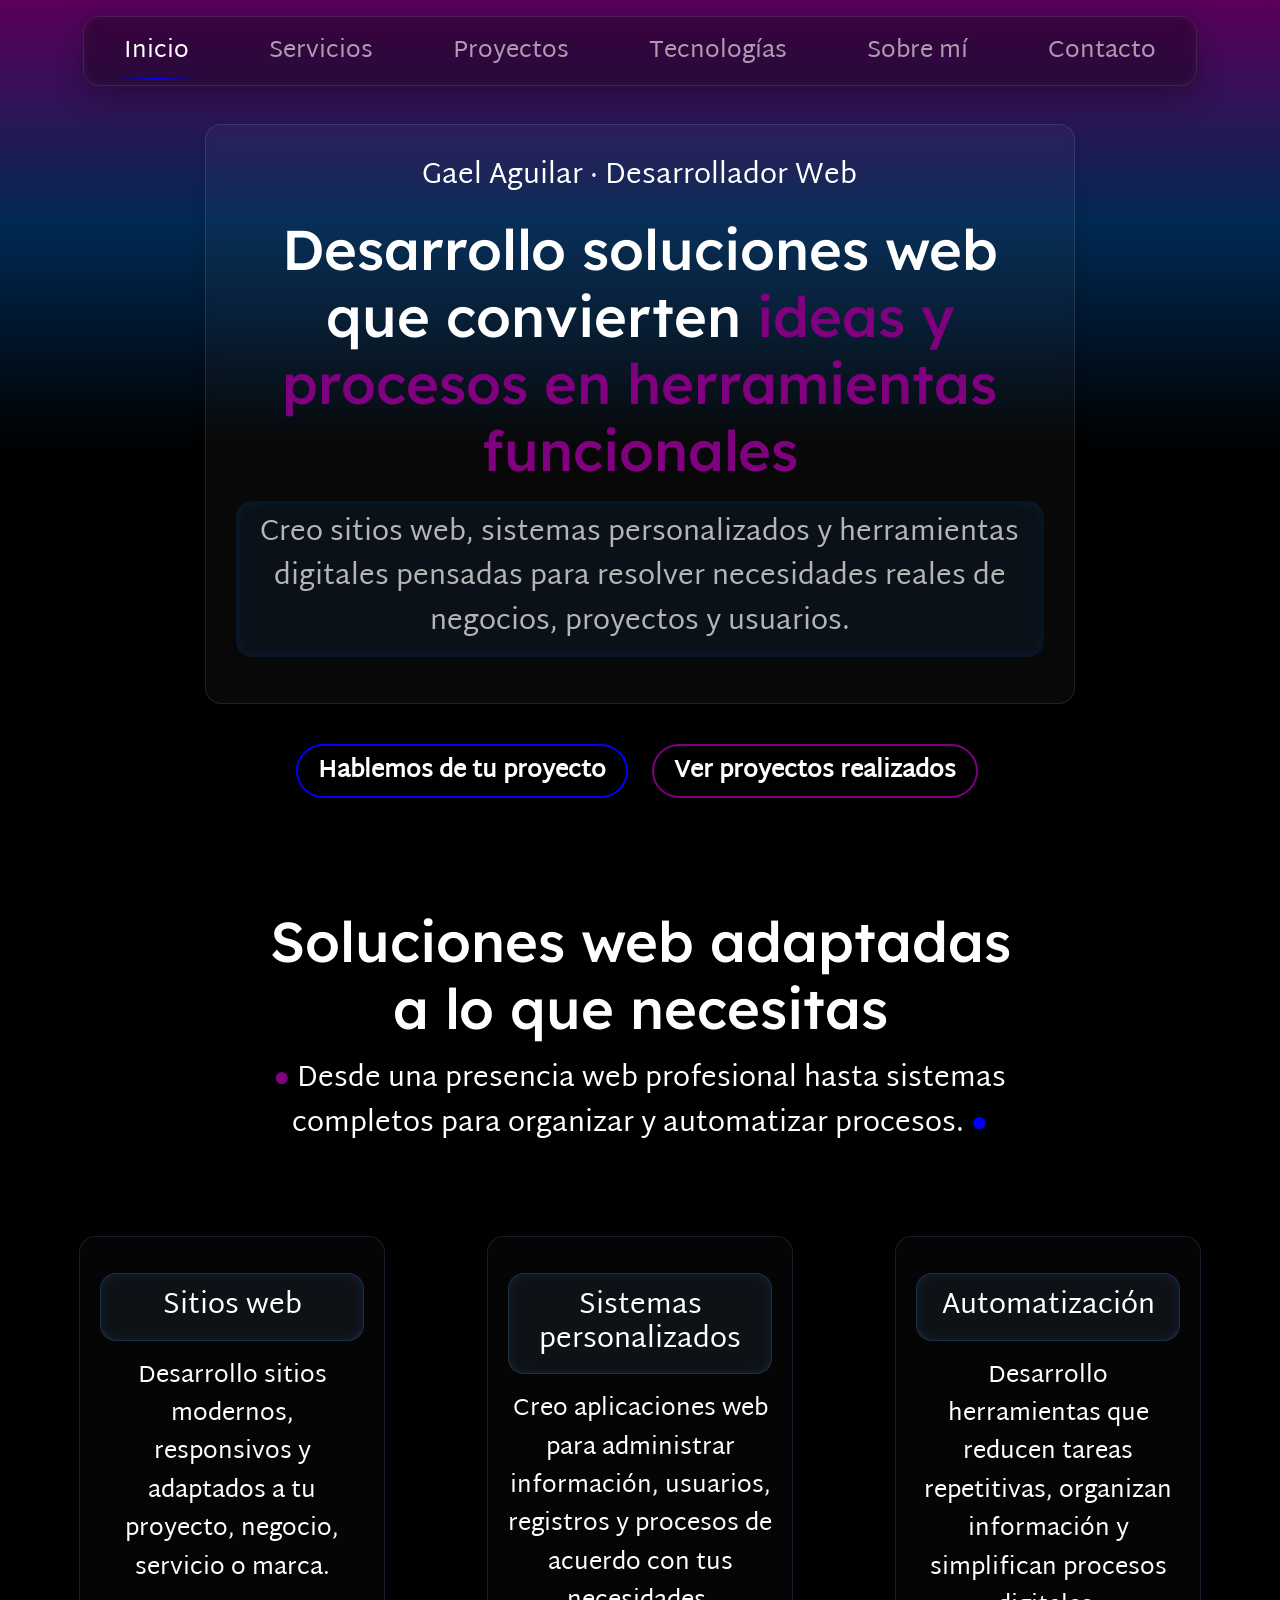
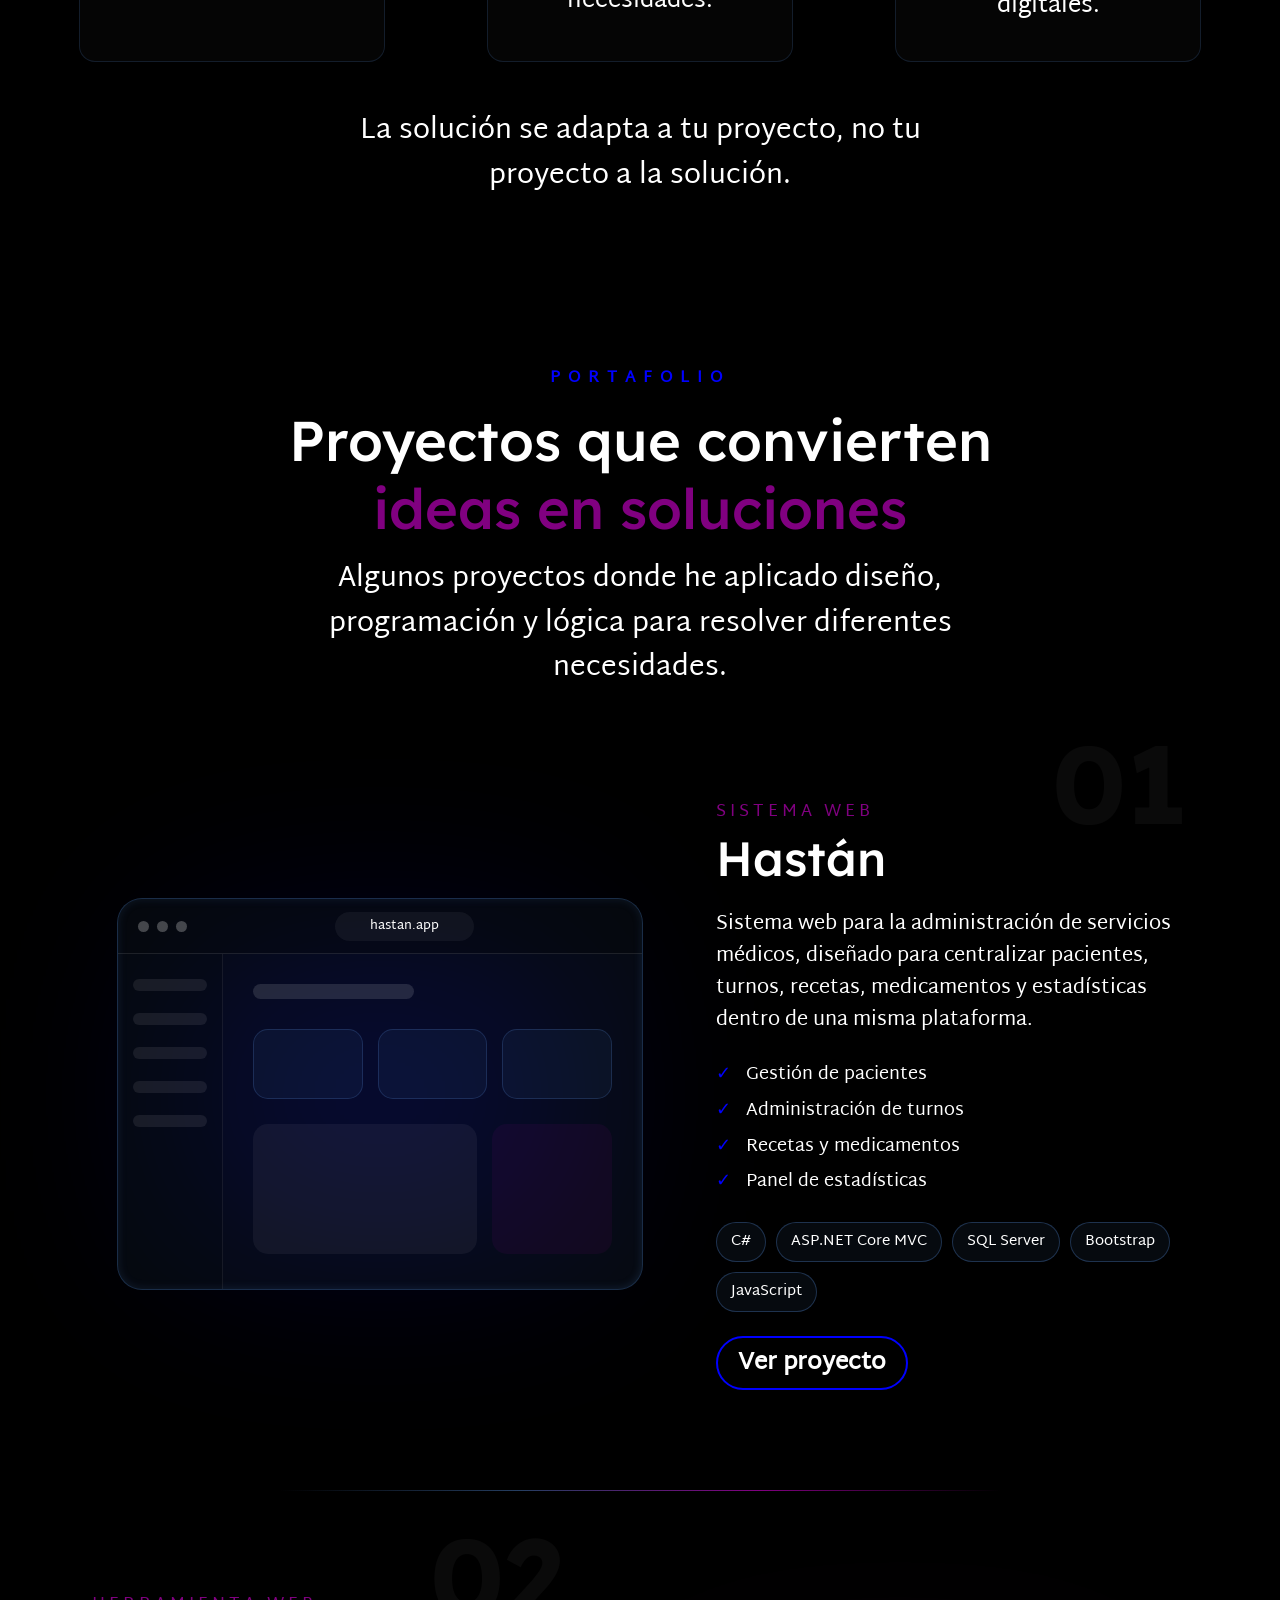
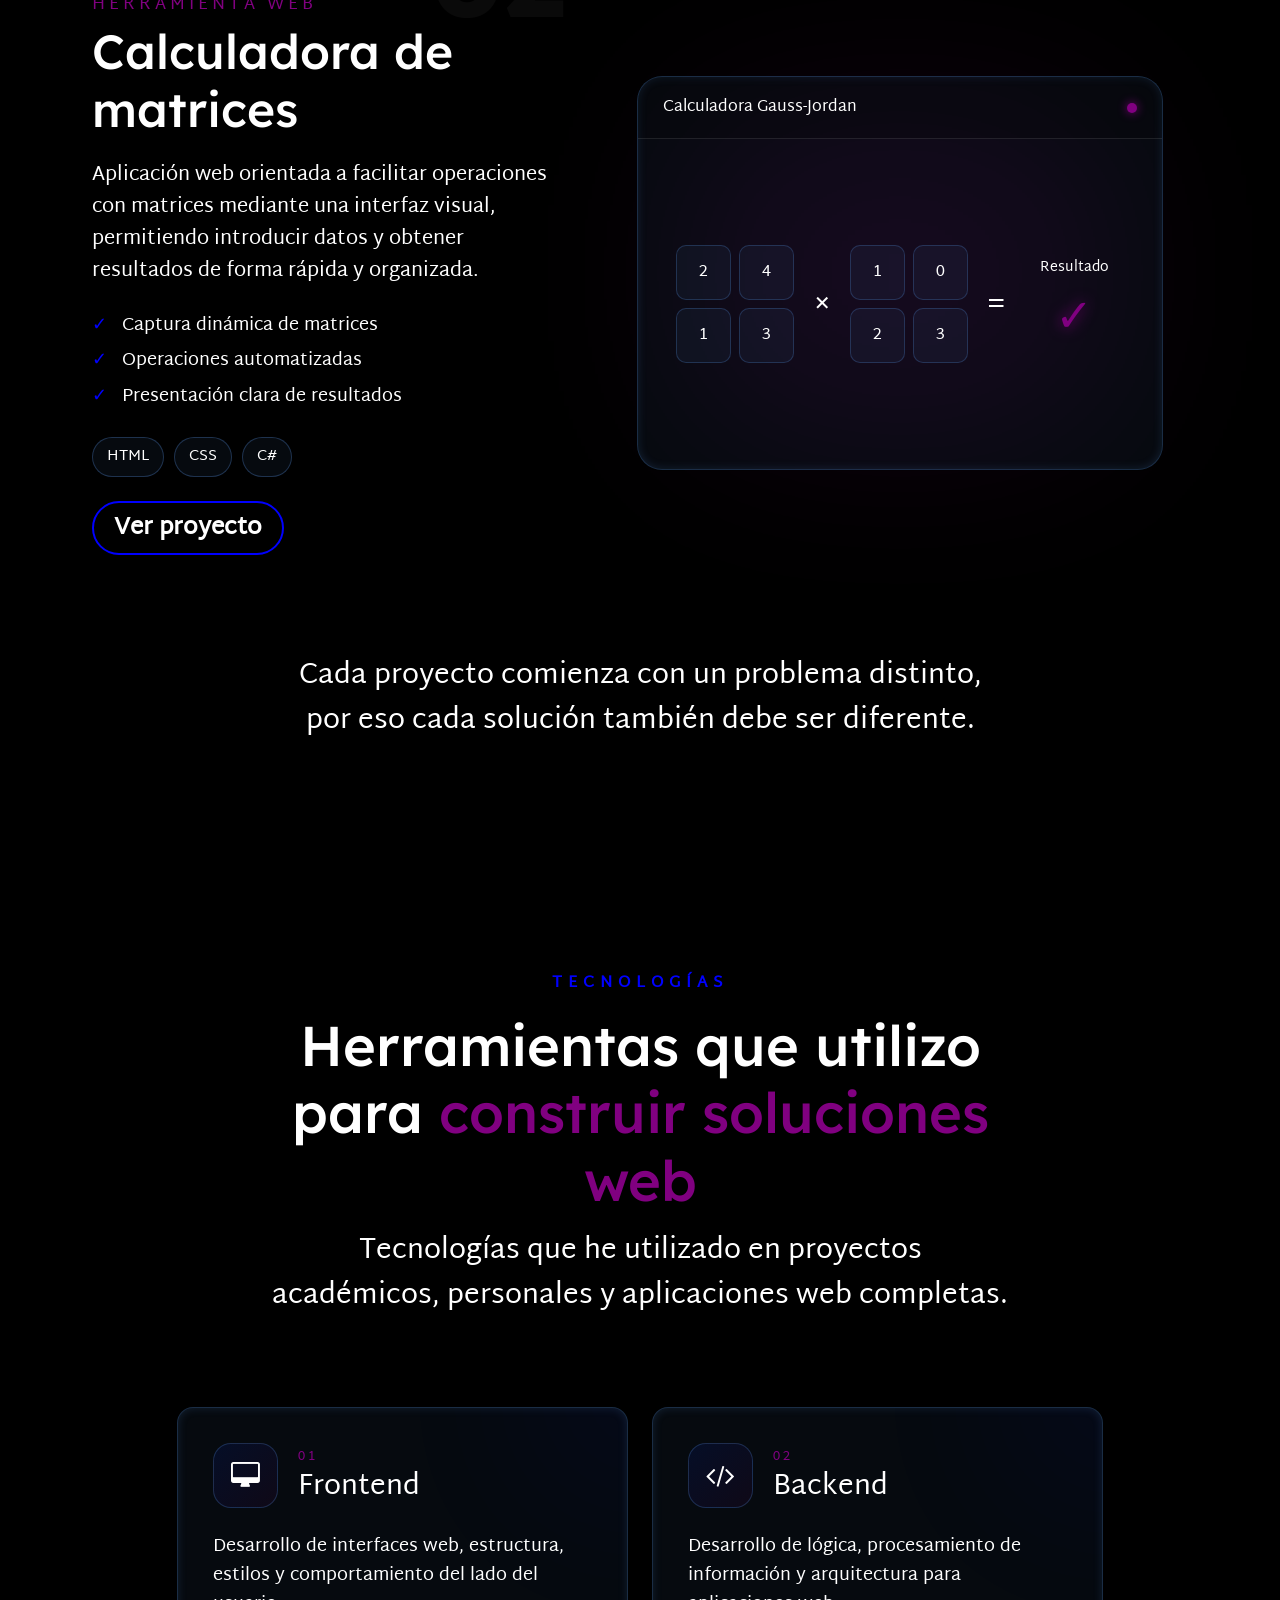
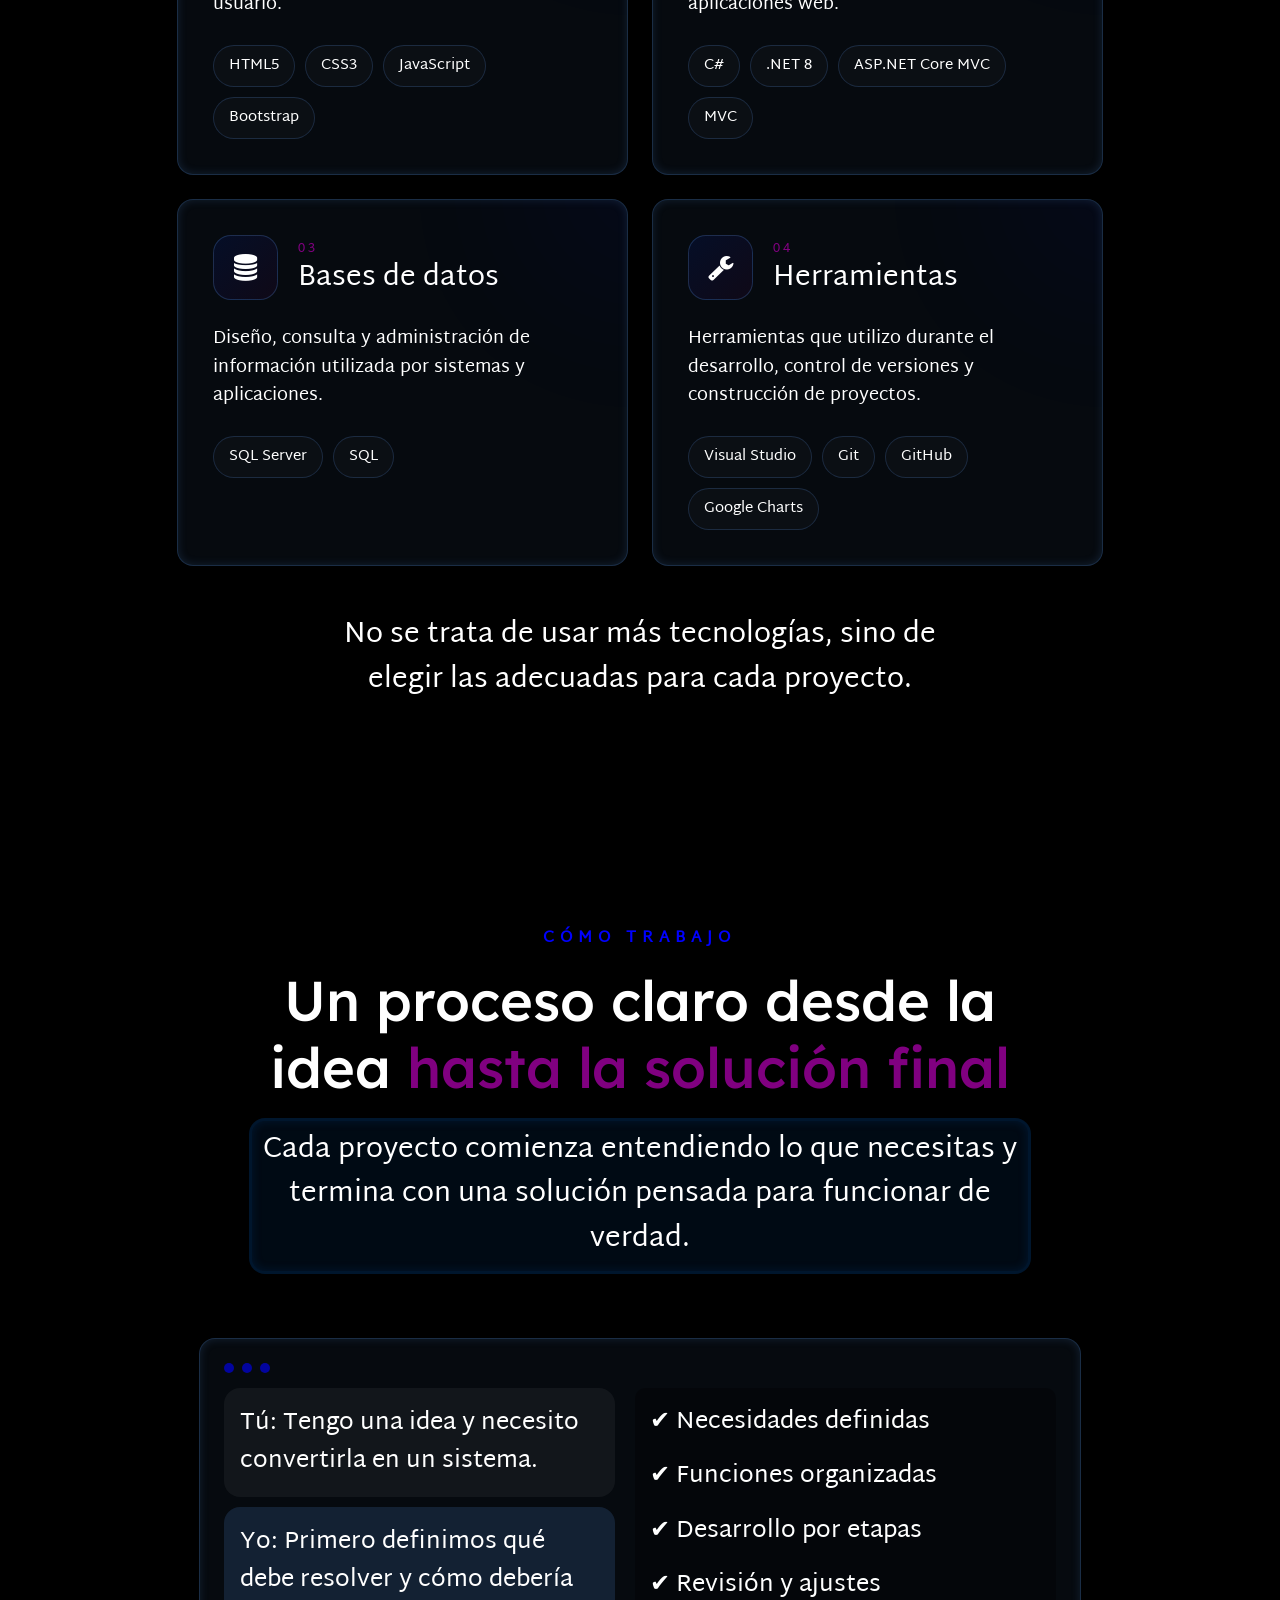
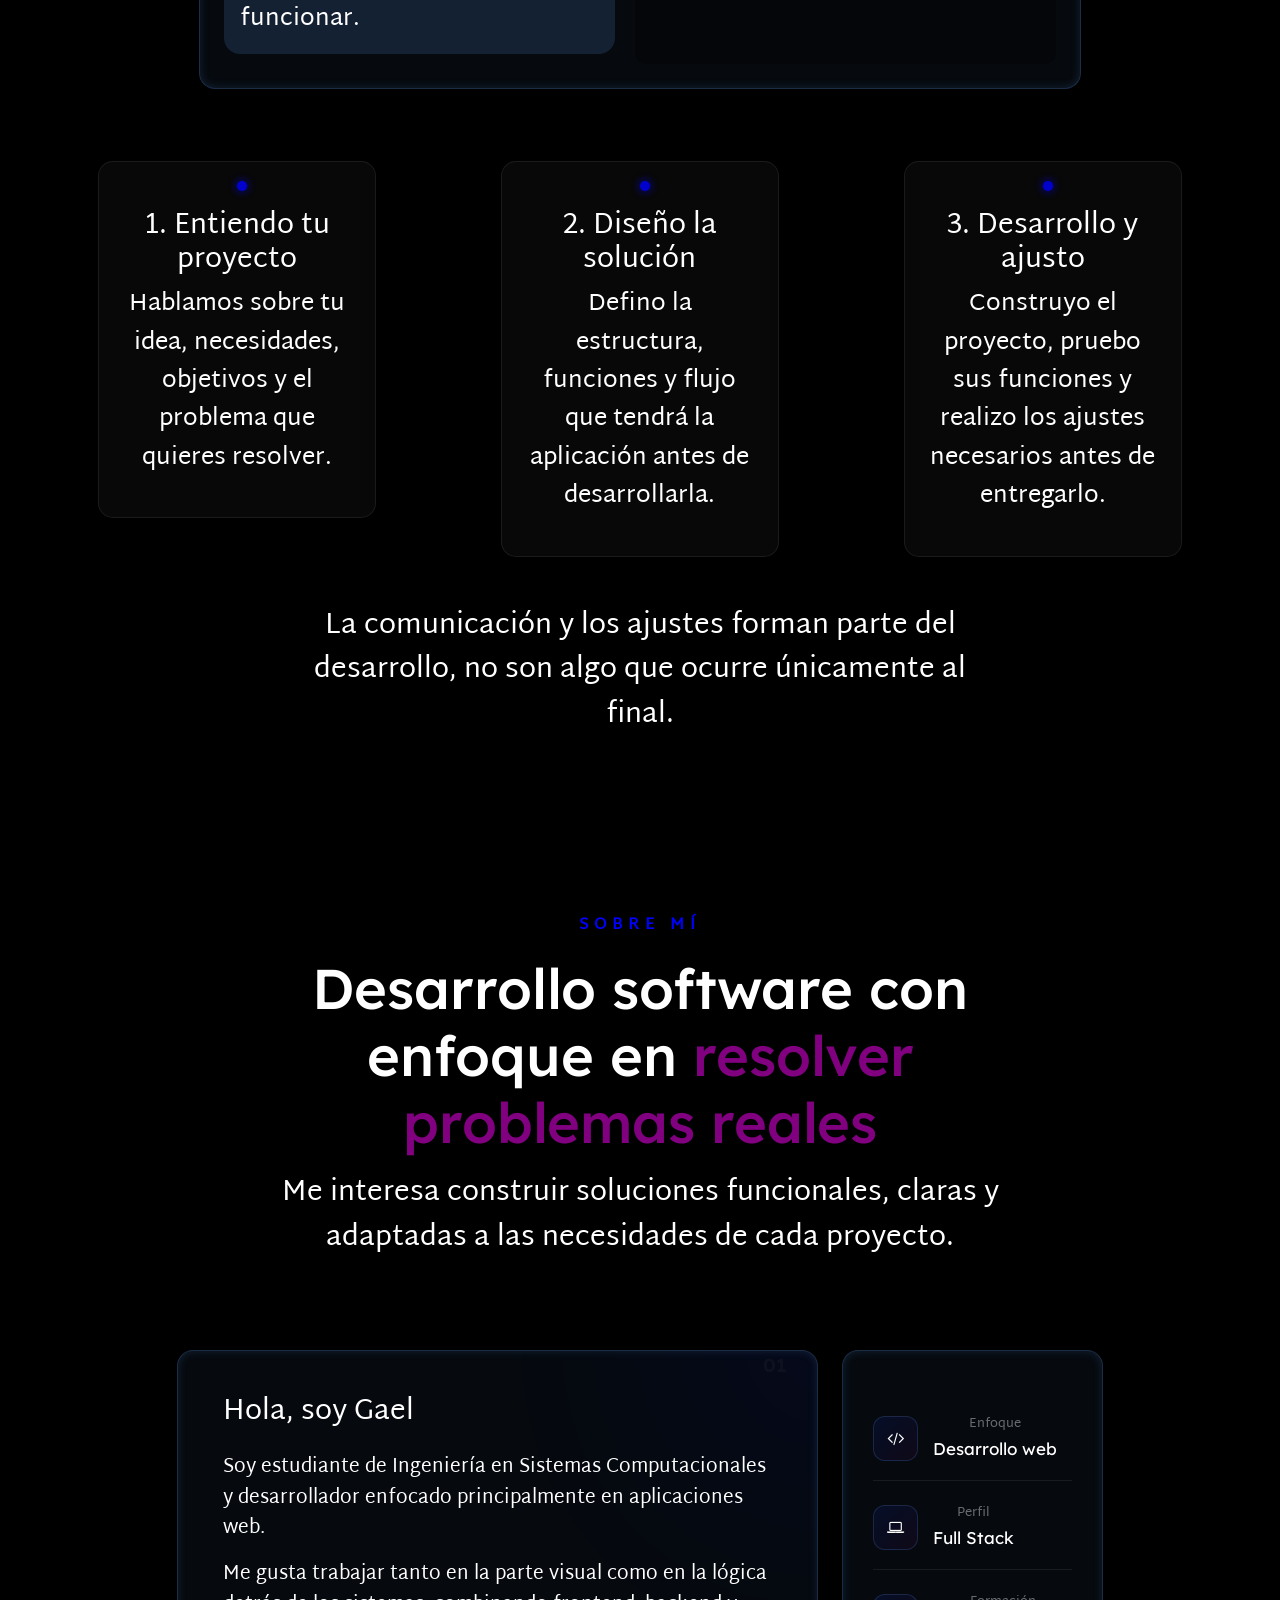
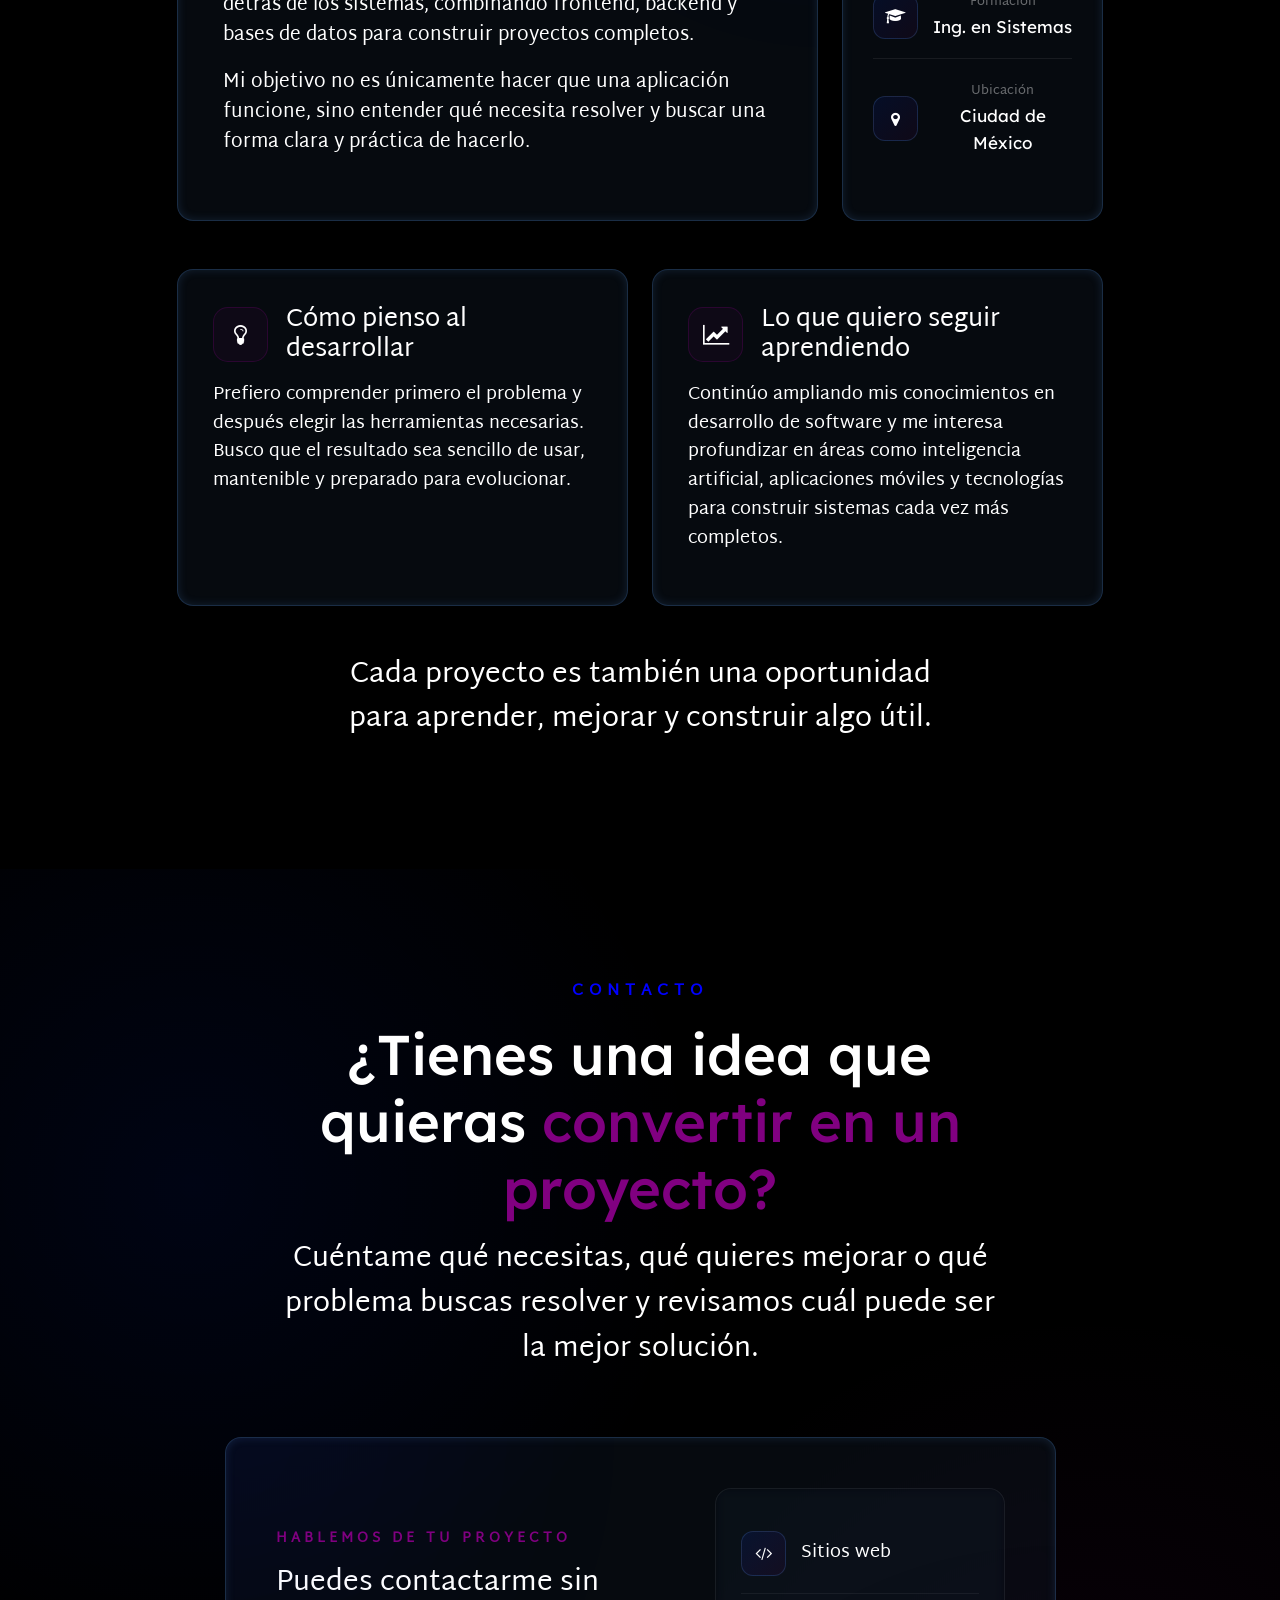
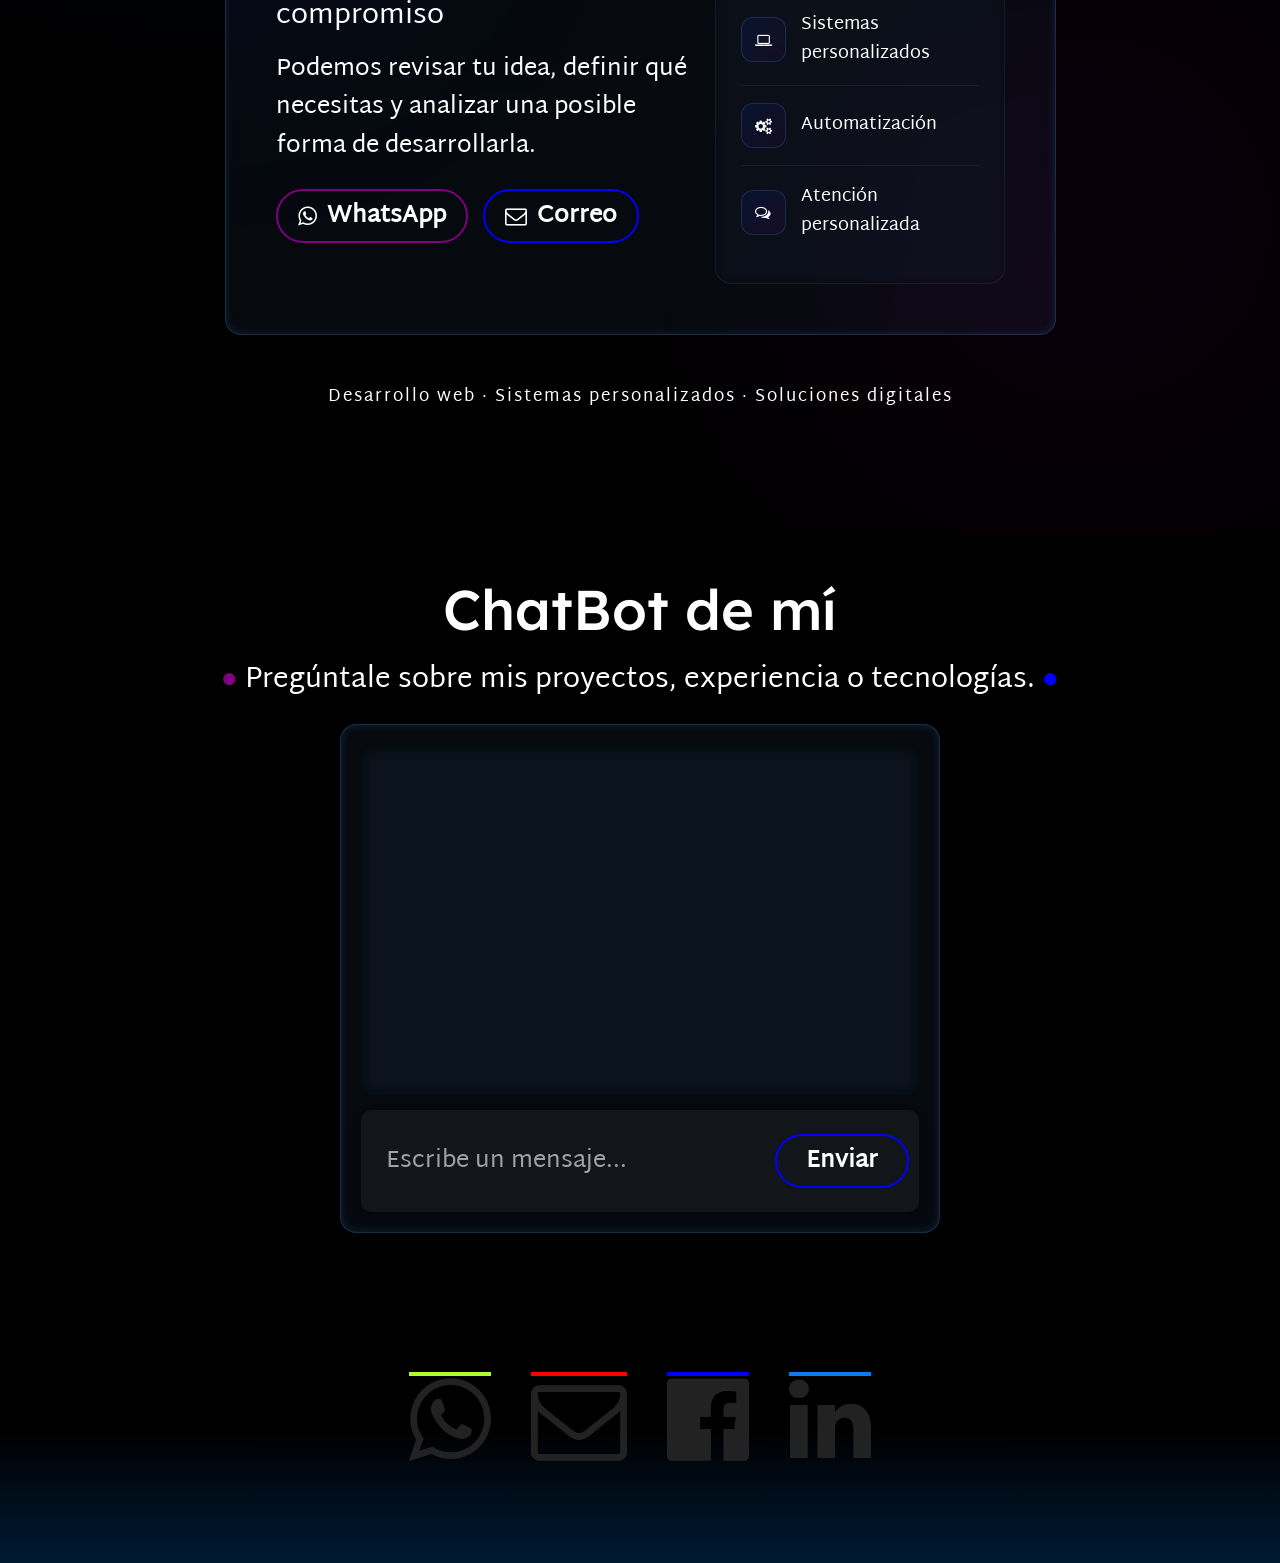
==== commit 9b7d3ec0: "Actualización V2" ====
--- a/index.html
+++ b/index.html
@@ -8,7 +8,7 @@
     <link href="bootstrap-5.3.8-dist/css/bootstrap.min.css" rel="stylesheet">
     <link href="https://cdnjs.cloudflare.com/ajax/libs/font-awesome/4.7.0/css/font-awesome.min.css" rel="stylesheet">
     <link rel="stylesheet" href="estilos.css">
-    <title>Gael Aguilar</title>
+    <title>Gael Aguilar | Desarrollo Web</title>
 </head>
 
 <body>
@@ -20,8 +20,10 @@
         </button>
         <ul class="menu mt-3 rounded-4">
             <li><a href="#inicio" class="texto rounded-4">Inicio</a></li>
-            <li><a href="#problema" class="texto rounded-4">Problema</a></li>
-            <li><a href="#solucion" class="texto rounded-4">Solución</a></li>
+            <li><a href="#servicios" class="texto rounded-4">Servicios</a></li>
+            <li><a href="#proyectos" class="texto rounded-4">Proyectos</a></li>
+            <li><a href="#tecnologias" class="texto rounded-4">Tecnologías</a></li>
+            <li><a href="#sobre-mi" class="texto rounded-4">Sobre mí</a></li>
             <li><a href="#contacto" class="texto rounded-4">Contacto</a></li>
         </ul>
     </nav>
@@ -29,193 +31,1072 @@
     <header>
         <section id="inicio" class="parallax inicio">
             <div id="card-1" class="card-1 row justify-content-center">
+
                 <div class="texto-parallax glass texto rounded-4 sombra-fuerte col-8 mt-5">
-                    <h1 class="titulo">Sistemas inteligentes para clínicas que quieren
-                        <em>más pacientes y menos desorden</em>
+
+                    <p class="subtitulo">
+                        Gael Aguilar · Desarrollador Web
+                    </p>
+
+                    <h1 class="titulo">
+                        Desarrollo soluciones web que convierten
+                        <em>ideas y procesos en herramientas funcionales</em>
                     </h1>
+
                     <p class="subtitulo subtituloA glass rounded-4 p-2 mt-3">
-                        Desarrollo soluciones simples que organizan las consultas
-                        de WhatsApp, automatizan el seguimiento y ayudan a que
-                        las clínicas conviertan más mensajes en citas reales.
-                    </p>
-                </div>
-                <div id="btn-1" class="col-12 mt-3">
-                    <a href="https://wa.me/525565285694?text=Hola%20Gael%2C%20quiero%20solicitar%20un%20diagnóstico" 
-                    class="btn-principal mt-3 mt-md-4  texto" target="_blank">
-                        Solicitar diagnóstico gratuito
+                        Creo sitios web, sistemas personalizados y herramientas digitales
+                        pensadas para resolver necesidades reales de negocios, proyectos y usuarios.
+                    </p>
+
+                </div>
+
+                <div id="btn-1" class="col-6 mt-3 d-flex justify-content-end">
+                    <a href="https://wa.me/525565285694?text=Hola%20Gael%2C%20quiero%20hablarte%20sobre%20un%20proyecto"
+                        class="btn-principal mt-3 mt-md-4 texto" target="_blank">
+                        Hablemos de tu proyecto
                     </a>
                 </div>
+                <div id="btn-2" class="col-6 mt-3 d-flex justify-content-start">
+                    <a href="#solucion" class="btn-secundario mt-3 mt-md-4 texto">
+                        Ver proyectos realizados
+                    </a>
+                </div>
+
             </div>
         </section>
+
     </header>
 
-    <section id="problema" class="problema contenido">
+
+    <section id="servicios" class="servicios contenido">
         <div class="row justify-content-center text-center">
             <div class="col-lg-8 mt-sm-5 mt-1">
                 <h2 class="titulo">
-                    La mayoría de clínicas pierde pacientes sin darse cuenta
+                    Soluciones web adaptadas a lo que necesitas
                 </h2>
-                <p class="subtitulo subt-problema mt-3">
-                    No es falta de clientes… es falta de organización
+
+                <p class="subtitulo subt-servicios mt-3">
+                    Desde una presencia web profesional hasta sistemas completos para organizar y automatizar procesos.
                 </p>
             </div>
         </div>
 
         <div class="row mt-sm-5 mt-4 g-4 justify-content-around">
+
             <div class="col-xl-3 col-md-5 card card-b rounded-4">
                 <div class="rounded-4 mt-3">
-                    <h4 class="glass-2 glass-3 subtitulo rounded-4 p-3">Mensajes sin seguimiento</h4>
+                    <h4 class="glass-2 glass-3 subtitulo rounded-4 p-3">
+                        Sitios web
+                    </h4>
+
                     <p class="texto mt-3">
-                        Recibes consultas por WhatsApp pero muchas se pierden o quedan sin respuesta.
+                        Desarrollo sitios modernos, responsivos y adaptados a tu proyecto,
+                        negocio, servicio o marca.
                     </p>
                 </div>
             </div>
 
             <div class="col-xl-3 col-md-5 card rounded-4">
                 <div class="rounded-4 mt-3">
-                    <h4 class="glass-2 subtitulo rounded-4 p-3">Citas desorganizadas</h4>
+                    <h4 class="glass-2 subtitulo rounded-4 p-3">
+                        Sistemas personalizados
+                    </h4>
+
                     <p class="texto mt-3">
-                        No tienes un sistema claro para registrar pacientes y dar seguimiento.
+                        Creo aplicaciones web para administrar información, usuarios,
+                        registros y procesos de acuerdo con tus necesidades.
                     </p>
                 </div>
             </div>
 
             <div class="col-xl-3 col-md-10 card card-b rounded-4">
                 <div class="rounded-4 mt-3">
-                    <h4 class="glass-2 glass-3 subtitulo rounded-4 p-3">Tiempo perdido</h4>
+                    <h4 class="glass-2 glass-3 subtitulo rounded-4 p-3">
+                        Automatización
+                    </h4>
+
                     <p class="texto mt-3">
-                        Responder manualmente cada mensaje te quita tiempo que podrías usar en atender pacientes.
-                    </p>
-                </div>
-            </div>
+                        Desarrollo herramientas que reducen tareas repetitivas,
+                        organizan información y simplifican procesos digitales.
+                    </p>
+                </div>
+            </div>
+
         </div>
 
         <div class="row justify-content-center text-center mt-5">
             <div class="col-lg-6">
-                <p class="subtitulo subrayado">
-                    Cada mensaje no atendido es un paciente perdido.
+                <p class="subtitulo">
+                    La solución se adapta a tu proyecto, no tu proyecto a la solución.
                 </p>
             </div>
         </div>
     </section>
 
-    <section id="solucion" class="solucion parallax-section mt-sm-5 mt-4 p-5">
+    <section id="proyectos" class="proyectos parallax-section"> <!-- Encabezado -->
+        <div class="row justify-content-center text-center proyectos-header">
+            <div class="col-lg-8">
+                <p class="proyectos-etiqueta texto"> PORTAFOLIO </p>
+                <h2 class="titulo"> Proyectos que convierten <em>ideas en soluciones</em> </h2>
+                <p class="subtitulo mt-3"> Algunos proyectos donde he aplicado diseño, programación y lógica para
+                    resolver diferentes necesidades. </p>
+            </div>
+        </div>
+        <div class="proyectos-contenedor"> <!-- ========================= --> <!-- PROYECTO 1: HASTÁN -->
+            <!-- ========================= -->
+            <article class="proyecto-item row align-items-center justify-content-center g-5"> <!-- Vista visual -->
+                <div class="col-lg-6">
+                    <div class="proyecto-visual">
+                        <div class="proyecto-browser glass-2">
+                            <div class="proyecto-browser-header">
+                                <div class="browser-dots"> <span></span> <span></span> <span></span> </div>
+                                <div class="browser-url texto"> hastan.app </div>
+                            </div>
+                            <div class="proyecto-browser-body">
+                                <div class="proyecto-sidebar"> <span></span> <span></span> <span></span> <span></span>
+                                    <span></span> </div>
+                                <div class="proyecto-dashboard">
+                                    <div class="dashboard-title"></div>
+                                    <div class="dashboard-cards">
+                                        <div></div>
+                                        <div></div>
+                                        <div></div>
+                                    </div>
+                                    <div class="dashboard-content">
+                                        <div></div>
+                                        <div></div>
+                                    </div>
+                                </div>
+                            </div>
+                        </div>
+                        <div class="proyecto-glow"></div>
+                    </div>
+                </div> <!-- Información -->
+                <div class="col-lg-5">
+                    <div class="proyecto-info"> <span class="proyecto-numero texto"> 01 </span>
+                        <p class="proyecto-tipo texto"> Sistema web </p>
+                        <h3 class="titulo proyecto-titulo"> Hastán </h3>
+                        <p class="texto proyecto-descripcion"> Sistema web para la administración de servicios médicos,
+                            diseñado para centralizar pacientes, turnos, recetas, medicamentos y estadísticas dentro de
+                            una misma plataforma. </p>
+                        <div class="proyecto-funciones">
+                            <p class="texto"> <span>✓</span> Gestión de pacientes </p>
+                            <p class="texto"> <span>✓</span> Administración de turnos </p>
+                            <p class="texto"> <span>✓</span> Recetas y medicamentos </p>
+                            <p class="texto"> <span>✓</span> Panel de estadísticas </p>
+                        </div>
+                        <div class="proyecto-tecnologias"> <span>C#</span> <span>ASP.NET Core MVC</span> <span>SQL
+                                Server</span> <span>Bootstrap</span> <span>JavaScript</span> </div>
+                        <div class="mt-4"> <a href="proyectos/hastan.html" class="btn-principal texto"> Ver proyecto </a> </div>
+                    </div>
+                </div>
+            </article> <!-- Separador -->
+            <div class="proyecto-separador"></div> <!-- ========================= --> <!-- PROYECTO 2 -->
+            <!-- ========================= -->
+            <article class="proyecto-item proyecto-invertido row align-items-center justify-content-center g-5">
+                <!-- Información -->
+                <div class="col-lg-5 order-2 order-lg-1">
+                    <div class="proyecto-info"> <span class="proyecto-numero texto"> 02 </span>
+                        <p class="proyecto-tipo texto"> Herramienta web </p>
+                        <h3 class="titulo proyecto-titulo"> Calculadora de matrices </h3>
+                        <p class="texto proyecto-descripcion"> Aplicación web orientada a facilitar operaciones con
+                            matrices mediante una interfaz visual, permitiendo introducir datos y obtener resultados de
+                            forma rápida y organizada. </p>
+                        <div class="proyecto-funciones">
+                            <p class="texto"> <span>✓</span> Captura dinámica de matrices </p>
+                            <p class="texto"> <span>✓</span> Operaciones automatizadas </p>
+                            <p class="texto"> <span>✓</span> Presentación clara de resultados </p>
+                        </div>
+                        <div class="proyecto-tecnologias"> <span>HTML</span> <span>CSS</span> <span>C#</span>
+                        </div>
+                        <div class="mt-4"> <a href="proyectos/calculadora.html" class="btn-principal texto"> Ver proyecto </a> </div>
+                    </div>
+                </div> <!-- Visual -->
+                <div class="col-lg-6 order-1 order-lg-2">
+                    <div class="proyecto-visual">
+                        <div class="proyecto-matriz glass-2">
+                            <div class="matriz-header"> <span class="texto"> Calculadora Gauss-Jordan </span>
+                                <div class="matriz-status"></div>
+                            </div>
+                            <div class="matriz-body">
+                                <div class="matriz-bloque">
+                                    <div class="matriz-grid"> <span>2</span> <span>4</span> <span>1</span>
+                                        <span>3</span> </div>
+                                </div>
+                                <div class="matriz-operador texto"> × </div>
+                                <div class="matriz-bloque">
+                                    <div class="matriz-grid"> <span>1</span> <span>0</span> <span>2</span>
+                                        <span>3</span> </div>
+                                </div>
+                                <div class="matriz-operador texto"> = </div>
+                                <div class="matriz-resultado"> <span class="texto"> Resultado </span> <strong> ✓
+                                    </strong> </div>
+                            </div>
+                        </div>
+                        <div class="proyecto-glow proyecto-glow-2"></div>
+                    </div>
+                </div>
+            </article>
+        </div> <!-- Cierre -->
+        <div class="row justify-content-center text-center proyectos-footer">
+            <div class="col-lg-7">
+                <p class="subtitulo subrayado"> Cada proyecto comienza con un problema distinto, por eso cada solución
+                    también debe ser diferente. </p>
+            </div>
+        </div>
+    </section>
+
+<section id="tecnologias" class="tecnologias contenido">
+
+    <div class="container">
+
         <div class="row justify-content-center text-center">
+
             <div class="col-lg-8">
+
+                <p class="tecnologias-etiqueta texto">
+                    TECNOLOGÍAS
+                </p>
+
                 <h2 class="titulo">
-                    Un sistema simple que convierte mensajes en citas
+                    Herramientas que utilizo para
+                    <em>construir soluciones web</em>
                 </h2>
-                <p class="subtitulo mt-3 rounded-4 glass p-2">
-                    Automatiza, organiza y no pierdas pacientes otra vez.
-                </p>
-            </div>
-        </div>
+
+                <p class="subtitulo mt-3">
+                    Tecnologías que he utilizado en proyectos académicos,
+                    personales y aplicaciones web completas.
+                </p>
+
+            </div>
+
+        </div>
+
+
+        <div class="row mt-5 g-4 justify-content-center">
+
+
+            <!-- FRONTEND -->
+
+            <div class="col-xl-5 col-lg-6">
+
+                <div class="tecnologias-grupo glass-2 rounded-4 h-100">
+
+                    <div class="tecnologias-grupo-header">
+
+                        <div class="tecnologias-icono">
+                            <i class="fa fa-desktop"></i>
+                        </div>
+
+                        <div>
+                            <span class="tecnologias-numero texto">
+                                01
+                            </span>
+
+                            <h3 class="subtitulo">
+                                Frontend
+                            </h3>
+                        </div>
+
+                    </div>
+
+
+                    <p class="texto tecnologias-descripcion">
+                        Desarrollo de interfaces web, estructura,
+                        estilos y comportamiento del lado del usuario.
+                    </p>
+
+
+                    <div class="tecnologias-lista">
+
+                        <span>HTML5</span>
+                        <span>CSS3</span>
+                        <span>JavaScript</span>
+                        <span>Bootstrap</span>
+
+                    </div>
+
+                </div>
+
+            </div>
+
+
+
+            <!-- BACKEND -->
+
+            <div class="col-xl-5 col-lg-6">
+
+                <div class="tecnologias-grupo glass-2 rounded-4 h-100">
+
+                    <div class="tecnologias-grupo-header">
+
+                        <div class="tecnologias-icono">
+                            <i class="fa fa-code"></i>
+                        </div>
+
+                        <div>
+                            <span class="tecnologias-numero texto">
+                                02
+                            </span>
+
+                            <h3 class="subtitulo">
+                                Backend
+                            </h3>
+                        </div>
+
+                    </div>
+
+
+                    <p class="texto tecnologias-descripcion">
+                        Desarrollo de lógica, procesamiento de información
+                        y arquitectura para aplicaciones web.
+                    </p>
+
+
+                    <div class="tecnologias-lista">
+
+                        <span>C#</span>
+                        <span>.NET 8</span>
+                        <span>ASP.NET Core MVC</span>
+                        <span>MVC</span>
+
+                    </div>
+
+                </div>
+
+            </div>
+
+
+
+            <!-- BASES DE DATOS -->
+
+            <div class="col-xl-5 col-lg-6">
+
+                <div class="tecnologias-grupo glass-2 rounded-4 h-100">
+
+                    <div class="tecnologias-grupo-header">
+
+                        <div class="tecnologias-icono">
+                            <i class="fa fa-database"></i>
+                        </div>
+
+                        <div>
+                            <span class="tecnologias-numero texto">
+                                03
+                            </span>
+
+                            <h3 class="subtitulo">
+                                Bases de datos
+                            </h3>
+                        </div>
+
+                    </div>
+
+
+                    <p class="texto tecnologias-descripcion">
+                        Diseño, consulta y administración de información
+                        utilizada por sistemas y aplicaciones.
+                    </p>
+
+
+                    <div class="tecnologias-lista">
+
+                        <span>SQL Server</span>
+                        <span>SQL</span>
+
+                    </div>
+
+                </div>
+
+            </div>
+
+
+
+            <!-- HERRAMIENTAS -->
+
+            <div class="col-xl-5 col-lg-6">
+
+                <div class="tecnologias-grupo glass-2 rounded-4 h-100">
+
+                    <div class="tecnologias-grupo-header">
+
+                        <div class="tecnologias-icono">
+                            <i class="fa fa-wrench"></i>
+                        </div>
+
+                        <div>
+                            <span class="tecnologias-numero texto">
+                                04
+                            </span>
+
+                            <h3 class="subtitulo">
+                                Herramientas
+                            </h3>
+                        </div>
+
+                    </div>
+
+
+                    <p class="texto tecnologias-descripcion">
+                        Herramientas que utilizo durante el desarrollo,
+                        control de versiones y construcción de proyectos.
+                    </p>
+
+
+                    <div class="tecnologias-lista">
+
+                        <span>Visual Studio</span>
+                        <span>Git</span>
+                        <span>GitHub</span>
+                        <span>Google Charts</span>
+
+                    </div>
+
+                </div>
+
+            </div>
+
+        </div>
+
+
+        <div class="row justify-content-center text-center mt-5">
+
+            <div class="col-lg-7">
+
+                <p class="subtitulo">
+                    No se trata de usar más tecnologías,
+                    sino de elegir las adecuadas para cada proyecto.
+                </p>
+
+            </div>
+
+        </div>
+
+    </div>
+
+</section>
+
+
+<section id="como-trabajo" class="solucion parallax-section mt-sm-5 mt-4 p-5">
+
+    <div class="row justify-content-center text-center">
+
+        <div class="col-lg-8">
+
+            <p class="tecnologias-etiqueta texto">
+                CÓMO TRABAJO
+            </p>
+
+            <h2 class="titulo">
+                Un proceso claro desde la idea
+                <em>hasta la solución final</em>
+            </h2>
+
+            <p class="subtitulo mt-3 rounded-4 glass p-2">
+                Cada proyecto comienza entendiendo lo que necesitas
+                y termina con una solución pensada para funcionar de verdad.
+            </p>
+
+        </div>
+
+    </div>
+
+
+    <!-- FLUJO VISUAL -->
+
+    <div class="row justify-content-center mt-5">
+
+        <div class="col-lg-9">
+
+            <div class="mockup glass-2 rounded-4 p-4">
+
+                <div class="mockup-header">
+
+                    <span></span>
+                    <span></span>
+                    <span></span>
+
+                </div>
+
+
+                <div class="mockup-content d-flex justify-content-between">
+
+                    <div class="chat">
+
+                        <p class="msg rounded-4 p-3 texto">
+                            Tú: Tengo una idea y necesito convertirla en un sistema.
+                        </p>
+
+                        <p class="msg response rounded-4 p-3 texto">
+                            Yo: Primero definimos qué debe resolver y cómo debería funcionar.
+                        </p>
+
+                    </div>
+
+
+                    <div class="panel texto">
+
+                        <p>✔ Necesidades definidas</p>
+
+                        <p>✔ Funciones organizadas</p>
+
+                        <p>✔ Desarrollo por etapas</p>
+
+                        <p>✔ Revisión y ajustes</p>
+
+                    </div>
+
+                </div>
+
+            </div>
+
+        </div>
+
+    </div>
+
+
+    <!-- PASOS -->
+
+    <div class="row mt-5 g-4 text-center texto justify-content-around">
+
+
+        <!-- PASO 1 -->
+
+        <div class="col-lg-3 col-md-5">
+
+            <div class="paso py-4">
+
+                <p class="numero"></p>
+
+                <h4 class="subtitulo mt-4">
+                    1. Entiendo tu proyecto
+                </h4>
+
+                <p class="texto">
+                    Hablamos sobre tu idea, necesidades,
+                    objetivos y el problema que quieres resolver.
+                </p>
+
+            </div>
+
+        </div>
+
+
+        <!-- PASO 2 -->
+
+        <div class="col-lg-3 col-md-5">
+
+            <div class="paso paso-2 py-4">
+
+                <p class="numero numero-2"></p>
+
+                <h4 class="subtitulo mt-4">
+                    2. Diseño la solución
+                </h4>
+
+                <p class="texto">
+                    Defino la estructura, funciones y flujo
+                    que tendrá la aplicación antes de desarrollarla.
+                </p>
+
+            </div>
+
+        </div>
+
+
+        <!-- PASO 3 -->
+
+        <div class="col-lg-3 col-md-10">
+
+            <div class="paso py-4">
+
+                <p class="numero"></p>
+
+                <h4 class="subtitulo mt-4">
+                    3. Desarrollo y ajusto
+                </h4>
+
+                <p class="texto">
+                    Construyo el proyecto, pruebo sus funciones
+                    y realizo los ajustes necesarios antes de entregarlo.
+                </p>
+
+            </div>
+
+        </div>
+
+    </div>
+
+
+    <!-- CIERRE -->
+
+    <div class="row justify-content-center text-center mt-5">
+
+        <div class="col-lg-7">
+
+            <p class="subtitulo subrayado">
+                La comunicación y los ajustes forman parte del desarrollo,
+                no son algo que ocurre únicamente al final.
+            </p>
+
+        </div>
+
+    </div>
+
+</section>
+
+<section id="sobre-mi" class="sobre-mi contenido">
+
+    <div class="container">
+
+        <div class="row justify-content-center text-center">
+
+            <div class="col-lg-8">
+
+                <p class="tecnologias-etiqueta texto">
+                    SOBRE MÍ
+                </p>
+
+                <h2 class="titulo">
+                    Desarrollo software con enfoque en
+                    <em>resolver problemas reales</em>
+                </h2>
+
+                <p class="subtitulo mt-3">
+                    Me interesa construir soluciones funcionales, claras
+                    y adaptadas a las necesidades de cada proyecto.
+                </p>
+
+            </div>
+
+        </div>
+
+
+        <div class="row mt-5 g-4 justify-content-center align-items-stretch">
+
+
+            <!-- PRESENTACIÓN -->
+
+            <div class="col-lg-7">
+
+                <div class="sobre-mi-principal glass-2 rounded-4 h-100">
+
+                    <p class="sobre-mi-numero texto">
+                        01
+                    </p>
+
+                    <h3 class="subtitulo">
+                        Hola, soy Gael
+                    </h3>
+
+                    <p class="texto mt-4">
+                        Soy estudiante de Ingeniería en Sistemas Computacionales
+                        y desarrollador enfocado principalmente en aplicaciones web.
+                    </p>
+
+                    <p class="texto">
+                        Me gusta trabajar tanto en la parte visual como en la lógica
+                        detrás de los sistemas, combinando frontend, backend y bases
+                        de datos para construir proyectos completos.
+                    </p>
+
+                    <p class="texto">
+                        Mi objetivo no es únicamente hacer que una aplicación funcione,
+                        sino entender qué necesita resolver y buscar una forma clara
+                        y práctica de hacerlo.
+                    </p>
+
+                </div>
+
+            </div>
+
+
+            <!-- DATOS RÁPIDOS -->
+
+            <div class="col-lg-3">
+
+                <div class="sobre-mi-datos glass-2 rounded-4 h-100">
+
+                    <div class="sobre-mi-dato">
+
+                        <span class="sobre-mi-dato-icono">
+                            <i class="fa fa-code"></i>
+                        </span>
+
+                        <div>
+                            <small>Enfoque</small>
+
+                            <p>Desarrollo web</p>
+                        </div>
+
+                    </div>
+
+
+                    <div class="sobre-mi-dato">
+
+                        <span class="sobre-mi-dato-icono">
+                            <i class="fa fa-laptop"></i>
+                        </span>
+
+                        <div>
+                            <small>Perfil</small>
+
+                            <p>Full Stack</p>
+                        </div>
+
+                    </div>
+
+
+                    <div class="sobre-mi-dato">
+
+                        <span class="sobre-mi-dato-icono">
+                            <i class="fa fa-graduation-cap"></i>
+                        </span>
+
+                        <div>
+                            <small>Formación</small>
+
+                            <p>Ing. en Sistemas</p>
+                        </div>
+
+                    </div>
+
+
+                    <div class="sobre-mi-dato">
+
+                        <span class="sobre-mi-dato-icono">
+                            <i class="fa fa-map-marker"></i>
+                        </span>
+
+                        <div>
+                            <small>Ubicación</small>
+
+                            <p>Ciudad de México</p>
+                        </div>
+
+                    </div>
+
+                </div>
+
+            </div>
+
+        </div>
+
+
+        <!-- FORMA DE TRABAJAR / INTERESES -->
+
+        <div class="row mt-4 g-4 justify-content-center">
+
+
+            <div class="col-lg-5">
+
+                <div class="sobre-mi-card glass-2 rounded-4 h-100">
+
+                    <div class="sobre-mi-card-header">
+
+                        <span class="sobre-mi-icono">
+
+                            <i class="fa fa-lightbulb-o"></i>
+
+                        </span>
+
+                        <h3 class="subtitulo">
+                            Cómo pienso al desarrollar
+                        </h3>
+
+                    </div>
+
+                    <p class="texto mt-3">
+                        Prefiero comprender primero el problema y después elegir
+                        las herramientas necesarias. Busco que el resultado sea
+                        sencillo de usar, mantenible y preparado para evolucionar.
+                    </p>
+
+                </div>
+
+            </div>
+
+
+            <div class="col-lg-5">
+
+                <div class="sobre-mi-card glass-2 rounded-4 h-100">
+
+                    <div class="sobre-mi-card-header">
+
+                        <span class="sobre-mi-icono">
+
+                            <i class="fa fa-line-chart"></i>
+
+                        </span>
+
+                        <h3 class="subtitulo">
+                            Lo que quiero seguir aprendiendo
+                        </h3>
+
+                    </div>
+
+                    <p class="texto mt-3">
+                        Continúo ampliando mis conocimientos en desarrollo de software
+                        y me interesa profundizar en áreas como inteligencia artificial,
+                        aplicaciones móviles y tecnologías para construir sistemas
+                        cada vez más completos.
+                    </p>
+
+                </div>
+
+            </div>
+
+        </div>
+
+
+        <!-- CIERRE -->
+
+        <div class="row justify-content-center text-center mt-5">
+
+            <div class="col-lg-7">
+
+                <p class="subtitulo">
+                    Cada proyecto es también una oportunidad para aprender,
+                    mejorar y construir algo útil.
+                </p>
+
+            </div>
+
+        </div>
+
+    </div>
+
+</section>
+
+
+
+<section id="contacto" class="contacto py-sm-5 p-4">
+
+    <div class="container">
+
+        <div class="row justify-content-center text-center">
+
+            <div class="col-lg-8">
+
+                <p class="tecnologias-etiqueta texto">
+                    CONTACTO
+                </p>
+
+                <h2 class="titulo">
+                    ¿Tienes una idea que quieras
+                    <em>convertir en un proyecto?</em>
+                </h2>
+
+                <p class="subtitulo mt-3">
+                    Cuéntame qué necesitas, qué quieres mejorar o qué problema
+                    buscas resolver y revisamos cuál puede ser la mejor solución.
+                </p>
+
+            </div>
+
+        </div>
+
+
         <div class="row justify-content-center mt-5">
-            <div class="col-lg-8">
-                <div class="mockup glass-2 rounded-4 p-4">
-                    <div class="mockup-header">
-                        <span></span>
-                        <span></span>
-                        <span></span>
-                    </div>
-                    <div class="mockup-content d-flex justify-content-between">
-                        <div class="chat">
-                            <p class="msg rounded-4 p-3 texto">Paciente: Hola, quiero información</p>
-                            <p class="msg response rounded-4 texto">Sistema: Claro, agenda aquí</p>
-                        </div>
-                        <div class="panel texto">
-                            <p>✔ Paciente registrado</p>
-                            <p>✔ Seguimiento automático</p>
-                            <p>✔ Cita agendada</p>
-                        </div>
-                    </div>
-                </div>
-            </div>
-        </div>
-        <div class="row mt-5 g-4 text-center texto justify-content-around">
-            <div class="col-lg-3 col-md-5">
-                <div class="paso py-4">
-                    <p class="numero"></p>
-                    <h4 class="subtitulo mt-4">1. Analizo tu clínica</h4>
-                    <p class="texto">Detecto dónde pierdes pacientes.</p>
-                </div>
-            </div>
-            <div class="col-lg-3 col-md-5">
-                <div class="paso paso-2 py-4">
-                    <p class="numero numero-2"></p>
-                    <h4 class="subtitulo mt-4">2. Creo tu sistema</h4>
-                    <p class="texto">Automatizo tu flujo de mensajes.</p>
-                </div>
-            </div>
-            <div class="col-lg-3 col-md-10">
-                <div class="paso py-4">
-                    <p class="numero"></p>
-                    <h4 class="subtitulo mt-4">3. Empiezas a recibir citas</h4>
-                    <p class="texto">Más orden, más pacientes.</p>
-                </div>
-            </div>
-        </div>
-    </section>
-
-    <section id="contacto" class="contacto py-sm-5 p-4">
-        <div class="container text-center">
-            <h2 class="titulo">
-                ¿Listo para mejorar tu clínica?
-            </h2>
-            <p class="subtitulo mt-3">
-                Escríbeme y revisamos tu caso personalmente.
-            </p>
-            <div class="mt-4">
-                <a href="https://wa.me/525565285694?text=Hola%2C%20quiero%20información%20para%20un%20sistema" 
-                target="_blank" class="btn-contacto texto">
-                    Contactar
-                </a>
-            </div>
-            <p class="texto mt-4 small-text">
-                Respuesta rápida · Sin compromiso · Adaptado a tu clínica
-            </p>
-        </div>
-    </section>
+
+            <div class="col-lg-9">
+
+                <div class="contacto-card glass-2 rounded-4">
+
+                    <div class="row align-items-center g-4">
+
+
+                        <!-- MENSAJE -->
+
+                        <div class="col-lg-7 text-lg-start text-center">
+
+                            <p class="contacto-etiqueta texto">
+                                HABLEMOS DE TU PROYECTO
+                            </p>
+
+                            <h3 class="subtitulo">
+                                Puedes contactarme sin compromiso
+                            </h3>
+
+                            <p class="texto mt-3">
+                                Podemos revisar tu idea, definir qué necesitas
+                                y analizar una posible forma de desarrollarla.
+                            </p>
+
+
+                            <div class="contacto-opciones mt-4">
+
+                                <a href="https://wa.me/525565285694?text=Hola%20Gael%2C%20quiero%20hablarte%20sobre%20un%20proyecto"
+                                    target="_blank"
+                                    class="btn-secundario texto">
+
+                                    <i class="fa fa-whatsapp"></i>
+                                    WhatsApp
+
+                                </a>
+
+
+                                <a href="mailto:gaelnn10@gmail.com?subject=Proyecto%20web&body=Hola%20Gael%2C%20quiero%20hablarte%20sobre%20un%20proyecto."
+                                    class="btn-principal texto">
+
+                                    <i class="fa fa-envelope-o"></i>
+                                    Correo
+
+                                </a>
+
+                            </div>
+
+                        </div>
+
+
+                        <!-- RESUMEN -->
+
+                        <div class="col-lg-5">
+
+                            <div class="contacto-resumen rounded-4">
+
+                                <div class="contacto-resumen-item">
+
+                                    <span>
+                                        <i class="fa fa-code"></i>
+                                    </span>
+
+                                    <p class="texto">
+                                        Sitios web
+                                    </p>
+
+                                </div>
+
+
+                                <div class="contacto-resumen-item">
+
+                                    <span>
+                                        <i class="fa fa-laptop"></i>
+                                    </span>
+
+                                    <p class="texto">
+                                        Sistemas personalizados
+                                    </p>
+
+                                </div>
+
+
+                                <div class="contacto-resumen-item">
+
+                                    <span>
+                                        <i class="fa fa-cogs"></i>
+                                    </span>
+
+                                    <p class="texto">
+                                        Automatización
+                                    </p>
+
+                                </div>
+
+
+                                <div class="contacto-resumen-item">
+
+                                    <span>
+                                        <i class="fa fa-comments-o"></i>
+                                    </span>
+
+                                    <p class="texto">
+                                        Atención personalizada
+                                    </p>
+
+                                </div>
+
+                            </div>
+
+                        </div>
+
+                    </div>
+
+                </div>
+
+            </div>
+
+        </div>
+
+
+        <div class="row justify-content-center text-center mt-5">
+
+            <div class="col-lg-7">
+
+                <p class="texto contacto-cierre">
+                    Desarrollo web · Sistemas personalizados · Soluciones digitales
+                </p>
+
+            </div>
+
+        </div>
+
+    </div>
+
+</section>
+
+
 
     <section class="chatbot">
-        <h3 class="titulo">ChatBot de mí</h3>
-        <p class="subtitulo subt-problema mt-3">
-            Para dudas más simples
+
+        <h3 class="titulo">
+            ChatBot de mí
+        </h3>
+
+        <p class="subtitulo subt-servicios mt-3">
+            Pregúntale sobre mis proyectos, experiencia o tecnologías.
         </p>
+
         <div id="chatbot-container" class="rounded-4 glass-2">
+
             <div id="chat-display" class="chat-display texto">
             </div>
+
             <div class="chat-input texto">
                 <input type="text" id="chat-input-field" class="texto rounded-4" placeholder="Escribe un mensaje..." />
-                <button id="chat-send-button" class="btn-principal texto btn-chat">Enviar</button>
-            </div>
-        </div>
+
+                <button id="chat-send-button" class="btn-principal texto btn-chat">
+                    Enviar
+                </button>
+            </div>
+
+        </div>
+
     </section>
 
     <section class="social">
         <ul class="lista-s d-flex justify-content-center p-0">
+
             <li>
                 <a href="https://wa.me/525565285694?text=Hola%2C%20Gael" target="_blank">
                     <i class="fa fa-whatsapp" aria-hidden="true"></i>
                 </a>
             </li>
+
             <li>
-                <a href="mailto:gaelnn10@gmail.com?subject=Hola%20Gael&body=Quiero%20contactarte%20para%20un%20proyecto.">
+                <a
+                    href="mailto:gaelnn10@gmail.com?subject=Hola%20Gael&body=Quiero%20contactarte%20para%20un%20proyecto.">
                     <i class="fa fa-envelope-o" aria-hidden="true"></i>
                 </a>
             </li>
+
             <li>
-                <a href="https://www.facebook.com/share/1CVuXyiMaf/"><i class="fa fa-facebook-official"
-                        aria-hidden="true"></i></a>
+                <a href="https://www.facebook.com/share/1CVuXyiMaf/">
+                    <i class="fa fa-facebook-official" aria-hidden="true"></i>
+                </a>
             </li>
+
             <li>
-                <a href="https://www.linkedin.com/in/gael-aguilar-544171248"><i class="fa fa-linkedin"
-                        aria-hidden="true"></i></a>
+                <a href="https://www.linkedin.com/in/gael-aguilar-544171248">
+                    <i class="fa fa-linkedin" aria-hidden="true"></i>
+                </a>
             </li>
+
         </ul>
     </section>
 
     <script src="script.js"></script>
     <script src="bootstrap-5.3.8-dist/js/bootstrap.bundle.min.js"></script>
 </body>
+
 </html>
--- a/estilos.css
+++ b/estilos.css
@@ -7,6 +7,7 @@
     --brgb: rgba(0, 0, 0, 0.3);
     --brgb2: rgba(0, 0, 0, 0.9);
 }
+
 @font-face {
     font-family: 'f-textos';
     src: url(MartelSans-Regular.ttf);
@@ -16,20 +17,25 @@
     font-family: 'f-titulos';
     src: url(Lexend/Lexend-VariableFont_wght.ttf);
 }
+
 * {
     box-sizing: border-box;
 }
+
 html {
     scroll-behavior: smooth;
 }
+
 body {
     line-height: 1.6;
     background: var(--bColor);
     overflow-x: hidden;
 }
+
 section {
     scroll-margin-top: 80px;
 }
+
 .titulo {
     font-family: 'f-titulos', Arial;
     font-size: 56px;
@@ -39,11 +45,13 @@
     animation: fadeInUp 1s ease-in-out 1s;
     animation-fill-mode: both;
 }
+
 .titulo em {
     font-style: normal;
     color: var(--secColor);
     position: relative;
 }
+
 .titulo em::after {
     content: "";
     position: absolute;
@@ -53,18 +61,22 @@
     height: 3px;
     opacity: 0.7;
 }
+
 .subtitulo {
     font-family: 'f-textos', Arial;
     font-size: 28px;
     color: var(--wColor);
 }
+
 .subtituloA {
     opacity: 0.7;
-    transition: opacity 0.3s ease-out; 
-}
+    transition: opacity 0.3s ease-out;
+}
+
 .subtituloA:hover {
-    opacity: 1; 
-}
+    opacity: 1;
+}
+
 .texto {
     font-family: 'f-textos', Arial;
     font-size: 24px;
@@ -72,6 +84,7 @@
     animation: fadeInDown 1s ease-in-out 1s;
     animation-fill-mode: both;
 }
+
 .btn-principal {
     color: var(--wColor);
     transition: all 0.3s ease-in-out;
@@ -93,33 +106,39 @@
     animation: fadeInUp 1s ease-in-out 1s;
     animation-fill-mode: both;
 }
-    .btn-principal:before {
-        content: '';
-        position: absolute;
-        top: 0;
-        left: 0;
-        width: 100%;
-        height: 100%;
-        background: linear-gradient(to right, var(--bColor), var(--secColor));
-        transform: translateX(-100%);
-        transition: transform 0.3s ease-in-out;
-        z-index: -1;
-    }
-    .btn-principal:hover:before {
-        transform: translateX(0);
-    }
-    .btn-principal:hover {
-        transform: scale(1.1);
-        color: var(--wColor);
-        border: 2px solid var(--secColor);
-    }
+
+.btn-principal:before {
+    content: '';
+    position: absolute;
+    top: 0;
+    left: 0;
+    width: 100%;
+    height: 100%;
+    background: linear-gradient(to right, var(--bColor), var(--secColor));
+    transform: translateX(-100%);
+    transition: transform 0.3s ease-in-out;
+    z-index: -1;
+}
+
+.btn-principal:hover:before {
+    transform: translateX(0);
+}
+
+.btn-principal:hover {
+    transform: scale(1.1);
+    color: var(--wColor);
+    border: 2px solid var(--secColor);
+}
+
 .btn-chat {
     width: 25%;
 }
+
 .subrayado {
     position: relative;
     display: inline-block;
 }
+
 .subrayado::after {
     content: '';
     position: absolute;
@@ -131,9 +150,11 @@
     transition: width 0.3s ease-in-out;
     transform: translateX(-50%);
 }
+
 .subrayado:hover::after {
     width: 100%;
 }
+
 .contenido,
 .inicio .texto-parallax,
 .proyectos .texto-parallax,
@@ -141,6 +162,7 @@
     opacity: 0;
     animation: fadeIn 1s ease-in forwards;
 }
+
 .sombra-fuerte {
     box-shadow: 0 8px 16px var(--brgb);
 }
@@ -155,11 +177,12 @@
     background: var(--brgb);
     backdrop-filter: blur(8px);
     border: 1px solid rgba(255, 255, 255, 0.1);
-    box-shadow: 
+    box-shadow:
         0 10px 30px var(--brgb),
-        inset 0 0 10px rgba(255,255,255,0.05);
+        inset 0 0 10px rgba(255, 255, 255, 0.05);
     transition: all 0.3s ease;
-} 
+}
+
 .navbar {
     position: fixed;
     top: 0;
@@ -169,31 +192,37 @@
     align-items: center;
     background: transparent;
     padding: 0px 20px;
-    z-index: 1000;    
+    z-index: 1000;
     transition: all 0.4s ease;
 }
+
 .navbar ul {
     list-style: none;
     display: flex;
     gap: 60px;
     transition: all 0.3s ease-in-out;
 }
+
 .navbar ul:hover {
-    background: hsla(0, 0%, 0%, 0.5);;
-}
+    background: hsla(0, 0%, 0%, 0.5);
+    ;
+}
+
 .navbar ul li {
     display: flex;
     align-items: center;
     justify-content: center;
 }
+
 .navbar ul li a {
     display: inline-block;
-    color: rgba(255,255,255,0.6);
+    color: rgba(255, 255, 255, 0.6);
     text-decoration: none;
     padding: 5px 10px;
     position: relative;
     transition: all 0.3s ease;
 }
+
 .navbar ul li a::after {
     content: "";
     position: absolute;
@@ -205,23 +234,29 @@
     transition: 0.3s ease;
     transform: translateX(-50%);
 }
+
 .navbar ul li a:hover {
     color: var(--wColor);
     text-shadow: 0 0 10px rgba(75, 125, 195, 0.5);
     transform: translateY(-2px);
 }
+
 .navbar ul li a:hover::after {
     width: 100%;
 }
+
 .navbar ul li a.activo {
     color: var(--wColor);
 }
+
 .navbar ul li a.activo::after {
     width: 100%;
 }
+
 ul {
     list-style-type: none;
 }
+
 .menu-toggle {
     display: none;
     flex-direction: column;
@@ -233,6 +268,7 @@
     cursor: pointer;
     z-index: 1100;
 }
+
 .menu-toggle span {
     display: block;
     width: 100%;
@@ -240,26 +276,34 @@
     background: var(--wColor);
     transition: all 0.3s ease-in-out;
 }
+
 .menu-toggle.active span:nth-child(1) {
     transform: rotate(45deg) translate(5px, 5px);
 }
+
 .menu-toggle.active span:nth-child(2) {
     opacity: 0;
 }
+
 .menu-toggle.active span:nth-child(3) {
     transform: rotate(-45deg) translate(5px, -5px);
 }
 
 /* ----- Inicio ----- */
-#card-1, #btn-1 {
+#card-1,
+#btn-1,
+#btn-2 {
     transition: opacity 0.3s linear;
 }
+
 .card-1 {
     margin-top: 4rem;
 }
+
 .inicio {
     background: linear-gradient(180deg, rgba(128, 0, 128, 0.7), rgba(0, 51, 102, 0.8), var(--brgb2), var(--brgb2), var(--brgb2));
 }
+
 .parallax {
     height: auto;
     min-height: 90vh;
@@ -274,24 +318,27 @@
     color: #fff;
     text-align: center;
 }
+
 .glass {
     border: 3px solid hsla(210, 100%, 20%, 0.3);
     background: hsla(210, 100%, 20%, 0.2);
     backdrop-filter: blur(2px);
     box-shadow: inset 0 0 8px 1px hsla(210, 100%, 20%, 0.3);
 }
+
 .texto-parallax {
     padding: 30px;
     border-radius: 20px;
     position: relative;
     overflow: hidden;
     z-index: 0;
-    background: rgba(255,255,255,0.03);
+    background: rgba(255, 255, 255, 0.03);
     backdrop-filter: blur(6px);
-    border: 1px solid rgba(255,255,255,0.1);
-    box-shadow: 0 5px 15px rgba(0,0,0,0.1);
+    border: 1px solid rgba(255, 255, 255, 0.1);
+    box-shadow: 0 5px 15px rgba(0, 0, 0, 0.1);
     transition: transform 0.3s ease-in-out, box-shadow 0.3s ease-in-out;
 }
+
 .texto-parallax::after {
     content: "";
     position: absolute;
@@ -303,25 +350,29 @@
     pointer-events: none;
     z-index: -1;
 }
+
 .texto-parallax:hover {
     transform: scale(1.03) translateY(-5px);
-    box-shadow: 0 20px 40px rgba(0,0,0,0.4);
-}
+    box-shadow: 0 20px 40px rgba(0, 0, 0, 0.4);
+}
+
 .texto-parallax::before {
     content: '';
     position: absolute;
     bottom: 0;
     left: 0;
     right: 0;
-    height: 4px; 
-    background: linear-gradient(to right, transparent, rgba(24, 7, 255, 0.9), transparent); 
-    z-index: -1; 
-    opacity: 0; 
-    transition: opacity 0.3s ease-in-out; 
-}
+    height: 4px;
+    background: linear-gradient(to right, transparent, rgba(24, 7, 255, 0.9), transparent);
+    z-index: -1;
+    opacity: 0;
+    transition: opacity 0.3s ease-in-out;
+}
+
 .texto-parallax:hover::before {
-    opacity: 1; 
-}
+    opacity: 1;
+}
+
 .contenido {
     padding: 50px 40px;
     text-align: center;
@@ -329,7 +380,7 @@
     color: #eee;
 }
 
-/* ----- Problema ----- */
+/* ----- Servicios ----- */
 .card {
     position: relative;
     border: 1px solid rgba(75, 125, 195, 0.2);
@@ -340,11 +391,13 @@
     overflow: hidden;
     transition: all 0.35s ease;
 }
+
 .card:hover {
     transform: translateY(-10px) scale(1.02);
     border-color: var(--mainColor);
     box-shadow: 0 10px 30px rgba(75, 125, 195, 0.2);
 }
+
 .card::before {
     content: "";
     position: absolute;
@@ -356,9 +409,11 @@
     transition: 0.4s ease;
     transform: translateX(-50%);
 }
+
 .card:hover::before {
     width: 100%;
 }
+
 .card::after {
     content: "";
     position: absolute;
@@ -368,9 +423,11 @@
     background: radial-gradient(circle at top, rgba(75, 125, 195, 0.15), transparent);
     transition: 0.4s ease;
 }
+
 .card:hover::after {
     opacity: 1;
 }
+
 .glass-2 {
     border: 1px solid rgba(75, 125, 195, 0.3);
     background: rgba(75, 125, 195, 0.08);
@@ -378,69 +435,3703 @@
     box-shadow: inset 0 0 10px rgba(75, 125, 195, 0.2);
     transition: 0.3s ease;
 }
+
 .card h4 {
     transform: translateY(0);
     transition: 0.3s ease;
 }
+
 .card:hover h4 {
     transform: translateY(-8px);
 }
+
 .card p {
     opacity: 0.8;
     transition: 0.3s ease;
 }
+
 .card:hover p {
     opacity: 1;
 }
-.subt-problema::before {
+
+.subt-servicios::before {
     content: "● ";
     color: var(--secColor);
 }
-.subt-problema::after {
+
+.subt-servicios::after {
     content: " ●";
     color: var(--mainColor);
 }
 
+
+
+/* ----- Proyectos ----- */
+.proyectos {
+    position: relative;
+    overflow: hidden;
+    padding: 100px 40px;
+    isolation: isolate;
+}
+
+.proyectos::before {
+    content: "";
+    position: absolute;
+    inset: 0;
+    background: linear-gradient(180deg, var(--brgb2), var(--brgb2), var(--brgb2), var(--brgb2), var(--brgb2), rgba(128, 0, 128, 0.4));
+    background-attachment: fixed;
+    z-index: -2;
+}
+
+/* Encabezado */
+.proyectos-header {
+    margin-bottom: 90px;
+}
+
+.proyectos-etiqueta {
+    color: var(--mainColor);
+    letter-spacing: 8px;
+    font-weight: bold;
+    font-size: 16px;
+    opacity: 0.8;
+}
+
+/* Contenedor */
+.proyectos-contenedor {
+    max-width: 1400px;
+    margin: auto;
+}
+
+.proyecto-item {
+    position: relative;
+    min-height: 550px;
+}
+
+/* Información */
+.proyecto-info {
+    position: relative;
+    z-index: 3;
+}
+
+.proyecto-numero {
+    position: absolute;
+    top: -70px;
+    right: 0;
+    font-family: 'f-titulos', Arial;
+    font-size: 110px;
+    color: rgba(255, 255, 255, 0.04);
+    font-weight: bold;
+    line-height: 1;
+}
+
+.proyecto-tipo {
+    color: var(--secColor);
+    text-transform: uppercase;
+    letter-spacing: 4px;
+    font-size: 17px;
+    margin-bottom: 5px;
+}
+
+.proyecto-titulo {
+    font-size: 48px;
+    margin-bottom: 20px;
+}
+
+.proyecto-descripcion {
+    font-size: 20px;
+    opacity: 0.8;
+}
+
+/* Funciones */
+.proyecto-funciones {
+    margin-top: 25px;
+}
+
+.proyecto-funciones p {
+    font-size: 18px;
+    margin: 7px 0;
+    opacity: 0.8;
+}
+
+.proyecto-funciones span {
+    color: var(--mainColor);
+    margin-right: 10px;
+}
+
+/* Tecnologías */
+.proyecto-tecnologias {
+    display: flex;
+    flex-wrap: wrap;
+    gap: 10px;
+    margin-top: 25px;
+}
+
+.proyecto-tecnologias span {
+    font-family: 'f-textos', Arial;
+    color: var(--wColor);
+    border: 1px solid rgba(75, 125, 195, 0.35);
+    background: rgba(75, 125, 195, 0.08);
+    padding: 7px 14px;
+    border-radius: 20px;
+    font-size: 15px;
+    transition: all 0.3s ease;
+}
+
+.proyecto-tecnologias span:hover {
+    transform: translateY(-3px);
+    border-color: var(--mainColor);
+    background: rgba(75, 125, 195, 0.18);
+    box-shadow: 0 5px 15px rgba(75, 125, 195, 0.15);
+}
+
+/* Visual */
+.proyecto-visual {
+    position: relative;
+    padding: 25px;
+}
+
+.proyecto-browser,
+.proyecto-matriz {
+    position: relative;
+    min-height: 390px;
+    border-radius: 25px;
+    overflow: hidden;
+    transition: all 0.4s ease;
+    z-index: 2;
+}
+
+.proyecto-browser:hover,
+.proyecto-matriz:hover {
+    transform: translateY(-10px) rotateX(2deg);
+    border-color: var(--mainColor);
+    box-shadow: 0 25px 50px rgba(0, 0, 0, 0.4), 0 0 30px rgba(75, 125, 195, 0.15);
+}
+
+/* Glow detrás de los proyectos */
+.proyecto-glow {
+    position: absolute;
+    width: 70%;
+    height: 70%;
+    top: 15%;
+    left: 15%;
+    background: var(--mainColor);
+    filter: blur(100px);
+    opacity: 0.15;
+    z-index: 0;
+    transition: opacity 0.4s ease;
+}
+
+.proyecto-visual:hover .proyecto-glow {
+    opacity: 0.3;
+}
+
+.proyecto-glow-2 {
+    background: var(--secColor);
+}
+
+/* Navegador ficticio */
+.proyecto-browser-header {
+    height: 55px;
+    display: flex;
+    align-items: center;
+    padding: 0 20px;
+    border-bottom: 1px solid rgba(255, 255, 255, 0.1);
+    background: rgba(0, 0, 0, 0.25);
+}
+
+.browser-dots {
+    display: flex;
+    gap: 8px;
+}
+
+.browser-dots span {
+    width: 11px;
+    height: 11px;
+    border-radius: 50%;
+    background: rgba(255, 255, 255, 0.25);
+}
+
+.browser-url {
+    margin: auto;
+    padding: 4px 35px;
+    font-size: 13px;
+    border-radius: 20px;
+    background: rgba(255, 255, 255, 0.05);
+    opacity: 0.5;
+}
+
+/* Dashboard Hastán */
+.proyecto-browser-body {
+    display: flex;
+    height: 335px;
+}
+
+.proyecto-sidebar {
+    width: 20%;
+    padding: 25px 15px;
+    border-right: 1px solid rgba(255, 255, 255, 0.07);
+    background: rgba(0, 0, 0, 0.15);
+}
+
+.proyecto-sidebar span {
+    display: block;
+    width: 100%;
+    height: 12px;
+    margin-bottom: 22px;
+    border-radius: 10px;
+    background: rgba(255, 255, 255, 0.08);
+}
+
+.proyecto-dashboard {
+    width: 80%;
+    padding: 30px;
+}
+
+.dashboard-title {
+    width: 45%;
+    height: 15px;
+    border-radius: 10px;
+    background: rgba(255, 255, 255, 0.12);
+    margin-bottom: 30px;
+}
+
+.dashboard-cards {
+    display: flex;
+    gap: 15px;
+}
+
+.dashboard-cards div {
+    flex: 1;
+    height: 70px;
+    border-radius: 15px;
+    border: 1px solid rgba(75, 125, 195, 0.25);
+    background: rgba(75, 125, 195, 0.08);
+}
+
+.dashboard-content {
+    display: flex;
+    gap: 15px;
+    margin-top: 25px;
+}
+
+.dashboard-content div:first-child {
+    width: 65%;
+    height: 130px;
+    border-radius: 15px;
+    background: rgba(255, 255, 255, 0.05);
+}
+
+.dashboard-content div:last-child {
+    width: 35%;
+    height: 130px;
+    border-radius: 15px;
+    background: rgba(128, 0, 128, 0.1);
+}
+
+/* Calculadora de matrices */
+.matriz-header {
+    display: flex;
+    justify-content: space-between;
+    align-items: center;
+    padding: 18px 25px;
+    border-bottom: 1px solid rgba(255, 255, 255, 0.1);
+    background: rgba(0, 0, 0, 0.2);
+}
+
+.matriz-header span {
+    font-size: 16px;
+    opacity: 0.7;
+}
+
+.matriz-status {
+    width: 10px;
+    height: 10px;
+    border-radius: 50%;
+    background: var(--secColor);
+    box-shadow: 0 0 10px var(--secColor);
+}
+
+.matriz-body {
+    min-height: 330px;
+    display: flex;
+    justify-content: center;
+    align-items: center;
+    gap: 20px;
+    padding: 30px;
+}
+
+.matriz-grid {
+    display: grid;
+    grid-template-columns: repeat(2, 55px);
+    gap: 8px;
+}
+
+.matriz-grid span {
+    height: 55px;
+    display: flex;
+    justify-content: center;
+    align-items: center;
+    color: var(--wColor);
+    font-family: 'f-textos', Arial;
+    border-radius: 10px;
+    border: 1px solid rgba(75, 125, 195, 0.3);
+    background: rgba(75, 125, 195, 0.08);
+}
+
+.matriz-operador {
+    font-size: 30px;
+    opacity: 0.6;
+}
+
+.matriz-resultado {
+    display: flex;
+    flex-direction: column;
+    justify-content: center;
+    align-items: center;
+    min-width: 100px;
+}
+
+.matriz-resultado span {
+    font-size: 14px;
+    opacity: 0.5;
+}
+
+.matriz-resultado strong {
+    font-size: 45px;
+    color: var(--secColor);
+    text-shadow: 0 0 15px var(--secColor);
+}
+
+/* Separador */
+.proyecto-separador {
+    width: 60%;
+    height: 1px;
+    margin: 100px auto;
+    background: linear-gradient(90deg, transparent, rgba(75, 125, 195, 0.5), var(--secColor), transparent);
+}
+
+/* Footer */
+.proyectos-footer {
+    margin-top: 100px;
+}
+
+/* Responsive */
+@media (max-width: 992px) {
+    .proyectos {
+        padding: 80px 25px;
+    }
+
+    .proyectos-header {
+        margin-bottom: 60px;
+    }
+
+    .proyecto-info {
+        text-align: center;
+    }
+
+    .proyecto-numero {
+        left: 50%;
+        right: auto;
+        transform: translateX(-50%);
+    }
+
+    .proyecto-tecnologias {
+        justify-content: center;
+    }
+
+    .proyecto-funciones {
+        display: inline-block;
+        text-align: left;
+    }
+
+    .proyecto-separador {
+        margin: 70px auto;
+    }
+}
+
+@media (max-width: 576px) {
+    .proyectos {
+        padding: 70px 15px;
+    }
+
+    .proyecto-titulo {
+        font-size: 38px;
+    }
+
+    .proyecto-descripcion {
+        font-size: 18px;
+    }
+
+    .proyecto-visual {
+        padding: 5px;
+    }
+
+    .proyecto-browser,
+    .proyecto-matriz {
+        min-height: 300px;
+    }
+
+    .proyecto-browser-body {
+        height: 280px;
+    }
+
+    .proyecto-sidebar {
+        display: none;
+    }
+
+    .proyecto-dashboard {
+        width: 100%;
+        padding: 20px;
+    }
+
+    .matriz-body {
+        flex-wrap: wrap;
+        gap: 12px;
+    }
+
+    .matriz-grid {
+        grid-template-columns: repeat(2, 45px);
+    }
+
+    .matriz-grid span {
+        width: 45px;
+        height: 45px;
+    }
+
+    .matriz-operador {
+        font-size: 22px;
+    }
+}
+
+
+
+/* =========================================================
+   HASTÁN - CASO DE ESTUDIO
+   ========================================================= */
+
+
+/* ----- Página general ----- */
+
+.hastan-page {
+    background: var(--bColor);
+    overflow-x: hidden;
+}
+
+
+/* ----- Etiquetas pequeñas de sección ----- */
+
+.hastan-etiqueta {
+    color: var(--mainColor);
+    font-size: 16px;
+    font-weight: bold;
+    letter-spacing: 6px;
+    text-transform: uppercase;
+    opacity: 0.85;
+}
+
+
+/* =========================================================
+   HERO
+   ========================================================= */
+
+.hastan-hero {
+    position: relative;
+    min-height: 100vh;
+    padding: 140px 40px 100px;
+    overflow: hidden;
+    isolation: isolate;
+}
+
+.hastan-hero::before {
+    content: "";
+    position: absolute;
+    inset: 0;
+
+    background:
+        radial-gradient(
+            circle at 20% 20%,
+            rgba(0, 51, 255, 0.18),
+            transparent 35%
+        ),
+        radial-gradient(
+            circle at 80% 75%,
+            rgba(128, 0, 128, 0.18),
+            transparent 40%
+        ),
+        linear-gradient(
+            180deg,
+            rgba(0, 51, 102, 0.7),
+            var(--brgb2),
+            var(--brgb2)
+        );
+
+    background-attachment: fixed;
+    z-index: -2;
+}
+
+.hastan-hero::after {
+    content: "";
+    position: absolute;
+
+    width: 500px;
+    height: 500px;
+
+    top: 15%;
+    left: 50%;
+
+    transform: translateX(-50%);
+
+    background: var(--mainColor);
+    filter: blur(180px);
+    opacity: 0.08;
+
+    border-radius: 50%;
+
+    z-index: -1;
+}
+
+.hastan-titulo {
+    font-size: 90px;
+    font-weight: 700;
+    line-height: 1;
+}
+
+.hastan-intro {
+    max-width: 900px;
+    margin-left: auto;
+    margin-right: auto;
+
+    font-size: 21px;
+    opacity: 0.8;
+}
+
+
+/* ----- Tecnologías del hero ----- */
+
+.hastan-tecnologias {
+    display: flex;
+    flex-wrap: wrap;
+
+    justify-content: center;
+
+    gap: 10px;
+}
+
+.hastan-tecnologias span {
+    font-family: 'f-textos', Arial;
+    font-size: 15px;
+
+    color: var(--wColor);
+
+    padding: 7px 15px;
+
+    border-radius: 25px;
+
+    border: 1px solid rgba(75, 125, 195, 0.35);
+
+    background: rgba(75, 125, 195, 0.08);
+
+    backdrop-filter: blur(5px);
+
+    transition: all 0.3s ease;
+}
+
+.hastan-tecnologias span:hover {
+    transform: translateY(-4px);
+
+    border-color: var(--mainColor);
+
+    background: rgba(75, 125, 195, 0.18);
+
+    box-shadow:
+        0 5px 20px rgba(75, 125, 195, 0.2);
+}
+
+
+/* =========================================================
+   MOCKUP PRINCIPAL
+   ========================================================= */
+
+.hastan-mockup {
+    position: relative;
+
+    min-height: 430px;
+
+    border-radius: 25px;
+
+    overflow: hidden;
+
+    transition: all 0.4s ease;
+
+    box-shadow:
+        0 30px 70px rgba(0, 0, 0, 0.4);
+}
+
+.hastan-mockup:hover {
+    transform: translateY(-10px);
+
+    border-color: var(--mainColor);
+
+    box-shadow:
+        0 35px 80px rgba(0, 0, 0, 0.5),
+        0 0 40px rgba(75, 125, 195, 0.15);
+}
+
+
+/* Barra superior del navegador */
+
+.hastan-browser-header {
+    min-height: 60px;
+
+    display: flex;
+    align-items: center;
+
+    padding: 0 22px;
+
+    border-bottom: 1px solid rgba(255, 255, 255, 0.08);
+
+    background: rgba(0, 0, 0, 0.35);
+}
+
+.hastan-browser-header .browser-dots {
+    display: flex;
+    gap: 8px;
+}
+
+.hastan-browser-header .browser-dots span {
+    width: 11px;
+    height: 11px;
+
+    display: block;
+
+    border-radius: 50%;
+
+    background: rgba(255, 255, 255, 0.25);
+}
+
+.hastan-browser-header .browser-dots span:nth-child(1) {
+    background: rgba(128, 0, 128, 0.6);
+}
+
+.hastan-browser-header .browser-dots span:nth-child(2) {
+    background: rgba(75, 125, 195, 0.55);
+}
+
+.hastan-browser-header .browser-dots span:nth-child(3) {
+    background: rgba(255, 255, 255, 0.35);
+}
+
+.hastan-browser-header .browser-url {
+    margin: auto;
+
+    padding: 5px 45px;
+
+    border-radius: 20px;
+
+    background: rgba(255, 255, 255, 0.04);
+
+    font-size: 13px;
+
+    opacity: 0.55;
+}
+
+
+/* Contenido del mockup */
+
+.hastan-mockup-body {
+    min-height: 370px;
+
+    display: flex;
+
+    align-items: center;
+    justify-content: center;
+
+    gap: 40px;
+
+    padding: 50px;
+
+    text-align: left;
+
+    background:
+        radial-gradient(
+            circle at center,
+            rgba(75, 125, 195, 0.1),
+            transparent 60%
+        );
+}
+
+.hastan-mockup-body .subtitulo {
+    max-width: 600px;
+}
+
+.hastan-mockup-body .texto {
+    font-size: 18px;
+    opacity: 0.6;
+}
+
+
+/* Logo H */
+
+.hastan-mockup-logo {
+    width: 150px;
+    height: 150px;
+
+    flex-shrink: 0;
+
+    display: flex;
+
+    justify-content: center;
+    align-items: center;
+
+    position: relative;
+
+    border-radius: 35px;
+
+    border: 1px solid rgba(75, 125, 195, 0.4);
+
+    background:
+        linear-gradient(
+            135deg,
+            rgba(0, 51, 255, 0.2),
+            rgba(128, 0, 128, 0.15)
+        );
+
+    box-shadow:
+        inset 0 0 30px rgba(75, 125, 195, 0.15),
+        0 0 40px rgba(75, 125, 195, 0.12);
+
+    transform: rotate(-3deg);
+
+    transition: all 0.4s ease;
+}
+
+.hastan-mockup:hover .hastan-mockup-logo {
+    transform: rotate(0deg) scale(1.05);
+}
+
+.hastan-mockup-logo .titulo {
+    font-size: 85px;
+    line-height: 1;
+
+    background: linear-gradient(
+        135deg,
+        var(--wColor),
+        var(--mainColor),
+        var(--secColor)
+    );
+
+    -webkit-background-clip: text;
+    background-clip: text;
+
+    color: transparent;
+
+    animation: none;
+}
+
+
+/* =========================================================
+   SOBRE EL PROYECTO
+   ========================================================= */
+
+.hastan-resumen {
+    position: relative;
+
+    padding-top: 100px;
+    padding-bottom: 100px;
+}
+
+.hastan-bloque {
+    position: relative;
+
+    padding: 40px;
+
+    overflow: hidden;
+
+    text-align: left;
+
+    transition: all 0.35s ease;
+}
+
+.hastan-bloque:hover {
+    transform: translateY(-8px);
+
+    border-color: var(--mainColor);
+
+    box-shadow:
+        0 20px 40px rgba(0, 0, 0, 0.3),
+        0 0 25px rgba(75, 125, 195, 0.12);
+}
+
+.hastan-bloque::before {
+    content: "";
+
+    position: absolute;
+
+    top: 0;
+    left: 0;
+
+    width: 4px;
+    height: 0%;
+
+    background: linear-gradient(
+        180deg,
+        var(--mainColor),
+        var(--secColor)
+    );
+
+    transition: height 0.4s ease;
+}
+
+.hastan-bloque:hover::before {
+    height: 100%;
+}
+
+.hastan-bloque-numero {
+    position: absolute;
+
+    right: 25px;
+    top: 5px;
+
+    font-family: 'f-titulos', Arial;
+
+    font-size: 90px;
+
+    color: rgba(255, 255, 255, 0.035);
+
+    font-weight: bold;
+
+    line-height: 1;
+}
+
+.hastan-bloque .texto {
+    font-size: 20px;
+    opacity: 0.8;
+}
+
+
+/* =========================================================
+   FUNCIONALIDADES
+   ========================================================= */
+
+.hastan-funciones {
+    position: relative;
+
+    padding: 110px 40px;
+
+    overflow: hidden;
+
+    isolation: isolate;
+}
+
+.hastan-funciones::before {
+    content: "";
+
+    position: absolute;
+    inset: 0;
+
+    background:
+        radial-gradient(
+            circle at 15% 30%,
+            rgba(0, 51, 255, 0.12),
+            transparent 35%
+        ),
+        radial-gradient(
+            circle at 85% 70%,
+            rgba(128, 0, 128, 0.12),
+            transparent 35%
+        ),
+        linear-gradient(
+            180deg,
+            rgba(0, 51, 102, 0.35),
+            var(--brgb2),
+            var(--brgb2),
+            rgba(128, 0, 128, 0.25)
+        );
+
+    background-attachment: fixed;
+
+    z-index: -1;
+}
+
+
+/* Tarjetas */
+
+.hastan-card {
+    padding: 35px;
+
+    text-align: left;
+}
+
+.hastan-card .texto {
+    font-size: 19px;
+    opacity: 0.75;
+}
+
+.hastan-card:hover .texto {
+    opacity: 1;
+}
+
+
+/* Ícono */
+
+.hastan-icono {
+    width: 70px;
+    height: 70px;
+
+    display: flex;
+
+    justify-content: center;
+    align-items: center;
+
+    font-size: 30px;
+
+    color: var(--wColor);
+
+    position: relative;
+
+    overflow: hidden;
+
+    transition: all 0.35s ease;
+}
+
+.hastan-icono::after {
+    content: "";
+
+    position: absolute;
+
+    inset: 0;
+
+    background: linear-gradient(
+        135deg,
+        rgba(0, 51, 255, 0.25),
+        rgba(128, 0, 128, 0.15)
+    );
+
+    opacity: 0;
+
+    transition: opacity 0.3s ease;
+}
+
+.hastan-card:hover .hastan-icono {
+    transform: rotate(-5deg) scale(1.08);
+
+    box-shadow:
+        0 0 25px rgba(75, 125, 195, 0.2);
+}
+
+.hastan-card:hover .hastan-icono::after {
+    opacity: 1;
+}
+
+.hastan-icono i {
+    position: relative;
+    z-index: 2;
+}
+
+
+/* =========================================================
+   GALERÍA
+   ========================================================= */
+
+.hastan-galeria {
+    padding-top: 110px;
+    padding-bottom: 110px;
+}
+
+
+/* Tarjeta de captura */
+
+.hastan-captura {
+    position: relative;
+
+    margin: 0;
+
+    padding: 12px;
+
+    overflow: hidden;
+
+    transition: all 0.4s ease;
+}
+
+.hastan-captura:hover {
+    transform: translateY(-8px);
+
+    border-color: var(--mainColor);
+
+    box-shadow:
+        0 25px 50px rgba(0, 0, 0, 0.35),
+        0 0 30px rgba(75, 125, 195, 0.1);
+}
+
+
+/* Imagen real */
+
+.hastan-captura img {
+    display: block;
+
+    width: 100%;
+
+    min-height: 300px;
+    max-height: 450px;
+
+    object-fit: cover;
+
+    border-radius: 15px;
+
+    transition: transform 0.5s ease;
+}
+
+.hastan-captura:hover img {
+    transform: scale(1.02);
+}
+
+
+/* Placeholder mientras no hay imágenes */
+
+.hastan-imagen-placeholder {
+    min-height: 320px;
+
+    display: flex;
+
+    flex-direction: column;
+
+    justify-content: center;
+    align-items: center;
+
+    gap: 15px;
+
+    border-radius: 15px;
+
+    background:
+        linear-gradient(
+            135deg,
+            rgba(75, 125, 195, 0.06),
+            rgba(128, 0, 128, 0.04)
+        );
+
+    border: 1px dashed rgba(255, 255, 255, 0.1);
+
+    transition: all 0.4s ease;
+}
+
+.hastan-imagen-placeholder i {
+    font-size: 60px;
+
+    color: var(--mainColor);
+
+    opacity: 0.4;
+
+    transition: all 0.3s ease;
+}
+
+.hastan-imagen-placeholder .texto {
+    font-size: 18px;
+    opacity: 0.4;
+}
+
+.hastan-captura:hover .hastan-imagen-placeholder i {
+    transform: scale(1.1);
+
+    opacity: 0.7;
+}
+
+
+/* Texto inferior de captura */
+
+.hastan-captura figcaption {
+    padding: 25px 20px 15px;
+
+    text-align: left;
+}
+
+.hastan-captura figcaption .subtitulo {
+    font-size: 24px;
+}
+
+.hastan-captura figcaption .texto {
+    font-size: 18px;
+
+    opacity: 0.7;
+
+    margin-bottom: 0;
+}
+
+
+/* =========================================================
+   DESARROLLO
+   ========================================================= */
+
+.hastan-desarrollo {
+    position: relative;
+
+    padding: 110px 40px;
+
+    overflow: hidden;
+
+    isolation: isolate;
+}
+
+.hastan-desarrollo::before {
+    content: "";
+
+    position: absolute;
+    inset: 0;
+
+    background:
+        radial-gradient(
+            circle at 75% 25%,
+            rgba(128, 0, 128, 0.13),
+            transparent 35%
+        ),
+        linear-gradient(
+            180deg,
+            rgba(128, 0, 128, 0.25),
+            var(--brgb2),
+            var(--brgb2),
+            rgba(0, 51, 102, 0.35)
+        );
+
+    background-attachment: fixed;
+
+    z-index: -1;
+}
+
+
+/* Tarjeta */
+
+.hastan-desarrollo-card {
+    padding: 40px;
+
+    text-align: left;
+
+    transition: all 0.35s ease;
+}
+
+.hastan-desarrollo-card:hover {
+    transform: translateY(-8px);
+
+    border-color: var(--secColor);
+
+    box-shadow:
+        0 20px 45px rgba(0, 0, 0, 0.3),
+        0 0 30px rgba(128, 0, 128, 0.12);
+}
+
+.hastan-desarrollo-card .texto {
+    font-size: 19px;
+    opacity: 0.8;
+}
+
+
+/* Stack tecnológico */
+
+.hastan-stack {
+    display: grid;
+
+    grid-template-columns: repeat(2, 1fr);
+
+    gap: 15px;
+}
+
+.hastan-stack div {
+    position: relative;
+
+    display: flex;
+
+    flex-direction: column;
+
+    padding: 18px;
+
+    border-radius: 15px;
+
+    border: 1px solid rgba(75, 125, 195, 0.2);
+
+    background: rgba(255, 255, 255, 0.025);
+
+    transition: all 0.3s ease;
+}
+
+.hastan-stack div:hover {
+    transform: translateY(-4px);
+
+    border-color: var(--mainColor);
+
+    background: rgba(75, 125, 195, 0.08);
+}
+
+.hastan-stack span {
+    font-family: 'f-titulos', Arial;
+
+    color: var(--wColor);
+
+    font-size: 17px;
+}
+
+.hastan-stack small {
+    font-family: 'f-textos', Arial;
+
+    color: rgba(255, 255, 255, 0.45);
+
+    margin-top: 4px;
+}
+
+
+/* =========================================================
+   ESTADO DEL PROYECTO
+   ========================================================= */
+
+.hastan-estado {
+    padding-top: 110px;
+    padding-bottom: 110px;
+}
+
+.hastan-estado-card {
+    position: relative;
+
+    padding: 60px;
+
+    overflow: hidden;
+
+    transition: all 0.4s ease;
+}
+
+.hastan-estado-card::before {
+    content: "";
+
+    position: absolute;
+
+    width: 300px;
+    height: 300px;
+
+    left: -150px;
+    top: -150px;
+
+    border-radius: 50%;
+
+    background: var(--mainColor);
+
+    filter: blur(120px);
+
+    opacity: 0.12;
+
+    pointer-events: none;
+}
+
+.hastan-estado-card::after {
+    content: "";
+
+    position: absolute;
+
+    width: 300px;
+    height: 300px;
+
+    right: -150px;
+    bottom: -150px;
+
+    border-radius: 50%;
+
+    background: var(--secColor);
+
+    filter: blur(120px);
+
+    opacity: 0.12;
+
+    pointer-events: none;
+}
+
+.hastan-estado-card:hover {
+    transform: translateY(-5px);
+
+    border-color: rgba(75, 125, 195, 0.5);
+
+    box-shadow:
+        0 25px 60px rgba(0, 0, 0, 0.35);
+}
+
+.hastan-estado-card .texto {
+    max-width: 800px;
+
+    margin-left: auto;
+    margin-right: auto;
+
+    font-size: 20px;
+
+    opacity: 0.75;
+}
+
+
+/* =========================================================
+   SECCIÓN FINAL
+   ========================================================= */
+
+.hastan-final {
+    position: relative;
+
+    padding: 100px 30px;
+
+    text-align: center;
+
+    background:
+        linear-gradient(
+            180deg,
+            rgba(0, 51, 102, 0.25),
+            rgba(128, 0, 128, 0.2),
+            var(--bColor),
+            var(--bColor)
+        );
+}
+
+
+/* =========================================================
+   ANIMACIONES
+   ========================================================= */
+
+@keyframes hastanFloat {
+
+    0%,
+    100% {
+        transform: translateY(0);
+    }
+
+    50% {
+        transform: translateY(-8px);
+    }
+
+}
+
+.hastan-mockup-logo {
+    animation: hastanFloat 5s ease-in-out infinite;
+}
+
+
+/* =========================================================
+   RESPONSIVE - TABLET
+   ========================================================= */
+
+@media (max-width: 992px) {
+
+    .hastan-hero {
+        padding:
+            130px 25px
+            80px;
+    }
+
+    .hastan-titulo {
+        font-size: 72px;
+    }
+
+    .hastan-intro {
+        font-size: 19px;
+    }
+
+    .hastan-mockup-body {
+        flex-direction: column;
+
+        text-align: center;
+
+        padding: 45px 30px;
+    }
+
+    .hastan-mockup-logo {
+        width: 130px;
+        height: 130px;
+    }
+
+    .hastan-mockup-logo .titulo {
+        font-size: 70px;
+    }
+
+    .hastan-funciones,
+    .hastan-desarrollo {
+        padding: 90px 25px;
+    }
+
+    .hastan-bloque {
+        text-align: center;
+    }
+
+    .hastan-desarrollo-card {
+        text-align: center;
+    }
+
+}
+
+
+/* =========================================================
+   RESPONSIVE - MÓVIL
+   ========================================================= */
+
+@media (max-width: 576px) {
+
+    .hastan-page .navbar {
+        justify-content: flex-start;
+    }
+
+    .hastan-page .menu {
+        gap: 10px;
+
+        padding: 8px 12px;
+
+        overflow-x: auto;
+
+        max-width: 95vw;
+    }
+
+    .hastan-page .navbar ul {
+        gap: 8px;
+    }
+
+    .hastan-page .navbar ul li a {
+        white-space: nowrap;
+
+        font-size: 15px;
+
+        padding: 4px 7px;
+    }
+
+
+    /* Hero */
+
+    .hastan-hero {
+        padding:
+            120px 15px
+            70px;
+    }
+
+    .hastan-etiqueta {
+        font-size: 12px;
+
+        letter-spacing: 3px;
+    }
+
+    .hastan-titulo {
+        font-size: 58px;
+    }
+
+    .hastan-intro {
+        font-size: 17px;
+    }
+
+    .hastan-tecnologias {
+        gap: 7px;
+    }
+
+    .hastan-tecnologias span {
+        font-size: 12px;
+
+        padding: 6px 11px;
+    }
+
+
+    /* Mockup */
+
+    .hastan-mockup {
+        min-height: auto;
+    }
+
+    .hastan-browser-header {
+        padding: 0 12px;
+    }
+
+    .hastan-browser-header .browser-url {
+        padding: 4px 12px;
+
+        font-size: 10px;
+    }
+
+    .hastan-browser-header .browser-dots span {
+        width: 8px;
+        height: 8px;
+    }
+
+    .hastan-mockup-body {
+        min-height: 300px;
+
+        padding: 35px 20px;
+
+        gap: 25px;
+    }
+
+    .hastan-mockup-logo {
+        width: 100px;
+        height: 100px;
+
+        border-radius: 25px;
+    }
+
+    .hastan-mockup-logo .titulo {
+        font-size: 55px;
+    }
+
+    .hastan-mockup-body .subtitulo {
+        font-size: 22px;
+    }
+
+    .hastan-mockup-body .texto {
+        font-size: 15px;
+    }
+
+
+    /* Resumen */
+
+    .hastan-resumen {
+        padding-top: 70px;
+        padding-bottom: 70px;
+    }
+
+    .hastan-bloque {
+        padding: 30px 25px;
+    }
+
+    .hastan-bloque-numero {
+        font-size: 65px;
+    }
+
+    .hastan-bloque .texto {
+        font-size: 17px;
+    }
+
+
+    /* Funciones */
+
+    .hastan-funciones {
+        padding: 75px 15px;
+    }
+
+    .hastan-card {
+        padding: 28px 24px;
+
+        text-align: center;
+    }
+
+    .hastan-icono {
+        margin: auto;
+    }
+
+    .hastan-card .texto {
+        font-size: 17px;
+    }
+
+
+    /* Galería */
+
+    .hastan-galeria {
+        padding-top: 75px;
+        padding-bottom: 75px;
+    }
+
+    .hastan-imagen-placeholder {
+        min-height: 230px;
+    }
+
+    .hastan-imagen-placeholder i {
+        font-size: 45px;
+    }
+
+    .hastan-captura figcaption {
+        text-align: center;
+    }
+
+    .hastan-captura figcaption .subtitulo {
+        font-size: 22px;
+    }
+
+    .hastan-captura figcaption .texto {
+        font-size: 16px;
+    }
+
+
+    /* Desarrollo */
+
+    .hastan-desarrollo {
+        padding: 75px 15px;
+    }
+
+    .hastan-desarrollo-card {
+        padding: 30px 25px;
+    }
+
+    .hastan-desarrollo-card .texto {
+        font-size: 17px;
+    }
+
+    .hastan-stack {
+        grid-template-columns: 1fr;
+    }
+
+
+    /* Estado */
+
+    .hastan-estado {
+        padding-top: 75px;
+        padding-bottom: 75px;
+    }
+
+    .hastan-estado-card {
+        padding: 40px 20px;
+    }
+
+    .hastan-estado-card .texto {
+        font-size: 17px;
+    }
+
+
+    /* Final */
+
+    .hastan-final {
+        padding: 75px 20px;
+    }
+
+}
+
+
+
+/* =========================================================
+   CALCULADORA DE MATRICES
+   ========================================================= */
+
+
+/* ----- Página general ----- */
+
+.calculadora-page {
+    background: var(--bColor);
+    overflow-x: hidden;
+}
+
+
+/* ----- Etiqueta pequeña ----- */
+
+.calculadora-etiqueta {
+    color: var(--secColor);
+    font-size: 16px;
+    font-weight: bold;
+    letter-spacing: 6px;
+    text-transform: uppercase;
+    opacity: 0.85;
+}
+
+
+/* =========================================================
+   HERO
+   ========================================================= */
+
+.calculadora-hero {
+    position: relative;
+    min-height: 100vh;
+    padding: 140px 40px 100px;
+    overflow: hidden;
+    isolation: isolate;
+}
+
+.calculadora-hero::before {
+    content: "";
+    position: absolute;
+    inset: 0;
+
+    background:
+        radial-gradient(
+            circle at 15% 25%,
+            rgba(128, 0, 128, 0.18),
+            transparent 35%
+        ),
+        radial-gradient(
+            circle at 85% 70%,
+            rgba(0, 51, 255, 0.16),
+            transparent 40%
+        ),
+        linear-gradient(
+            180deg,
+            rgba(128, 0, 128, 0.35),
+            var(--brgb2),
+            var(--brgb2),
+            rgba(0, 51, 102, 0.3)
+        );
+
+    background-attachment: fixed;
+    z-index: -2;
+}
+
+.calculadora-hero::after {
+    content: "";
+
+    position: absolute;
+
+    width: 500px;
+    height: 500px;
+
+    top: 20%;
+    left: 50%;
+
+    transform: translateX(-50%);
+
+    border-radius: 50%;
+
+    background: var(--secColor);
+
+    filter: blur(180px);
+
+    opacity: 0.08;
+
+    z-index: -1;
+}
+
+.calculadora-titulo {
+    font-size: 76px;
+    font-weight: 700;
+    line-height: 1.1;
+}
+
+.calculadora-intro {
+    max-width: 900px;
+
+    margin-left: auto;
+    margin-right: auto;
+
+    font-size: 21px;
+
+    opacity: 0.8;
+}
+
+
+/* Tecnologías */
+
+.calculadora-tecnologias {
+    display: flex;
+
+    flex-wrap: wrap;
+
+    justify-content: center;
+
+    gap: 10px;
+}
+
+.calculadora-tecnologias span {
+    font-family: 'f-textos', Arial;
+
+    font-size: 15px;
+
+    color: var(--wColor);
+
+    padding: 7px 15px;
+
+    border-radius: 25px;
+
+    border: 1px solid rgba(128, 0, 128, 0.35);
+
+    background: rgba(128, 0, 128, 0.08);
+
+    backdrop-filter: blur(5px);
+
+    transition: all 0.3s ease;
+}
+
+.calculadora-tecnologias span:hover {
+    transform: translateY(-4px);
+
+    border-color: var(--secColor);
+
+    background: rgba(128, 0, 128, 0.16);
+
+    box-shadow:
+        0 5px 20px rgba(128, 0, 128, 0.18);
+}
+
+
+/* =========================================================
+   MOCKUP
+   ========================================================= */
+
+.calculadora-mockup {
+    position: relative;
+
+    min-height: 420px;
+
+    border-radius: 25px;
+
+    overflow: hidden;
+
+    transition: all 0.4s ease;
+
+    box-shadow:
+        0 30px 70px rgba(0, 0, 0, 0.4);
+}
+
+.calculadora-mockup:hover {
+    transform: translateY(-10px);
+
+    border-color: var(--secColor);
+
+    box-shadow:
+        0 35px 80px rgba(0, 0, 0, 0.5),
+        0 0 40px rgba(128, 0, 128, 0.14);
+}
+
+
+/* Barra superior */
+
+.calculadora-browser-header {
+    min-height: 60px;
+
+    display: flex;
+
+    align-items: center;
+
+    padding: 0 22px;
+
+    border-bottom:
+        1px solid rgba(255, 255, 255, 0.08);
+
+    background: rgba(0, 0, 0, 0.35);
+}
+
+.calculadora-browser-header .browser-dots {
+    display: flex;
+    gap: 8px;
+}
+
+.calculadora-browser-header .browser-dots span {
+    width: 11px;
+    height: 11px;
+
+    display: block;
+
+    border-radius: 50%;
+
+    background: rgba(255, 255, 255, 0.25);
+}
+
+.calculadora-browser-header .browser-dots span:nth-child(1) {
+    background: rgba(128, 0, 128, 0.65);
+}
+
+.calculadora-browser-header .browser-dots span:nth-child(2) {
+    background: rgba(0, 51, 255, 0.55);
+}
+
+.calculadora-browser-header .browser-dots span:nth-child(3) {
+    background: rgba(255, 255, 255, 0.35);
+}
+
+.calculadora-browser-header .browser-url {
+    margin: auto;
+
+    padding: 5px 45px;
+
+    border-radius: 20px;
+
+    background: rgba(255, 255, 255, 0.04);
+
+    font-size: 13px;
+
+    opacity: 0.55;
+}
+
+
+/* Contenido del mockup */
+
+.calculadora-mockup-body {
+    min-height: 360px;
+
+    display: flex;
+
+    align-items: center;
+    justify-content: center;
+
+    padding: 45px;
+
+    background:
+        radial-gradient(
+            circle at center,
+            rgba(128, 0, 128, 0.08),
+            transparent 60%
+        );
+}
+
+.calculadora-matriz-demo {
+    display: flex;
+
+    align-items: center;
+    justify-content: center;
+
+    gap: 25px;
+
+    flex-wrap: wrap;
+}
+
+
+/* Matrices */
+
+.calculadora-matriz {
+    position: relative;
+
+    display: grid;
+
+    grid-template-columns: repeat(2, 70px);
+
+    gap: 10px;
+
+    padding: 15px 22px;
+
+    border-left:
+        3px solid rgba(255, 255, 255, 0.35);
+
+    border-right:
+        3px solid rgba(255, 255, 255, 0.35);
+
+    transition: all 0.35s ease;
+}
+
+.calculadora-matriz:hover {
+    border-color: var(--secColor);
+
+    transform: scale(1.04);
+}
+
+.calculadora-matriz span {
+    width: 70px;
+    height: 65px;
+
+    display: flex;
+
+    justify-content: center;
+    align-items: center;
+
+    font-family: 'f-titulos', Arial;
+
+    font-size: 22px;
+
+    color: var(--wColor);
+
+    border-radius: 12px;
+
+    border:
+        1px solid rgba(75, 125, 195, 0.25);
+
+    background:
+        rgba(75, 125, 195, 0.07);
+
+    box-shadow:
+        inset 0 0 10px rgba(75, 125, 195, 0.08);
+
+    transition: all 0.3s ease;
+}
+
+.calculadora-matriz span:hover {
+    transform: translateY(-4px);
+
+    border-color: var(--mainColor);
+
+    background:
+        rgba(75, 125, 195, 0.14);
+}
+
+
+/* Operadores */
+
+.calculadora-operador {
+    font-size: 40px;
+
+    opacity: 0.55;
+
+    transition: all 0.3s ease;
+}
+
+.calculadora-matriz-demo:hover
+.calculadora-operador {
+    opacity: 0.85;
+}
+
+
+/* Resultado */
+
+.calculadora-resultado {
+    min-width: 150px;
+
+    display: flex;
+
+    flex-direction: column;
+
+    align-items: center;
+    justify-content: center;
+
+    gap: 8px;
+}
+
+.calculadora-resultado i {
+    font-size: 60px;
+
+    color: var(--secColor);
+
+    text-shadow:
+        0 0 20px var(--secColor);
+}
+
+.calculadora-resultado .texto {
+    font-size: 16px;
+
+    opacity: 0.6;
+}
+
+
+/* =========================================================
+   RESUMEN
+   ========================================================= */
+
+.calculadora-resumen {
+    position: relative;
+
+    padding-top: 100px;
+    padding-bottom: 100px;
+}
+
+.calculadora-bloque {
+    position: relative;
+
+    padding: 40px;
+
+    overflow: hidden;
+
+    text-align: left;
+
+    transition: all 0.35s ease;
+}
+
+.calculadora-bloque:hover {
+    transform: translateY(-8px);
+
+    border-color: var(--secColor);
+
+    box-shadow:
+        0 20px 40px rgba(0, 0, 0, 0.3),
+        0 0 25px rgba(128, 0, 128, 0.1);
+}
+
+.calculadora-bloque::before {
+    content: "";
+
+    position: absolute;
+
+    top: 0;
+    left: 0;
+
+    width: 4px;
+    height: 0;
+
+    background:
+        linear-gradient(
+            180deg,
+            var(--secColor),
+            var(--mainColor)
+        );
+
+    transition: height 0.4s ease;
+}
+
+.calculadora-bloque:hover::before {
+    height: 100%;
+}
+
+.calculadora-bloque-numero {
+    position: absolute;
+
+    right: 25px;
+    top: 5px;
+
+    font-family: 'f-titulos', Arial;
+
+    font-size: 90px;
+
+    color: rgba(255, 255, 255, 0.035);
+
+    font-weight: bold;
+
+    line-height: 1;
+}
+
+.calculadora-bloque .texto {
+    font-size: 20px;
+
+    opacity: 0.8;
+}
+
+
+/* =========================================================
+   FUNCIONALIDADES
+   ========================================================= */
+
+.calculadora-funciones {
+    position: relative;
+
+    padding: 110px 40px;
+
+    overflow: hidden;
+
+    isolation: isolate;
+}
+
+.calculadora-funciones::before {
+    content: "";
+
+    position: absolute;
+
+    inset: 0;
+
+    background:
+        radial-gradient(
+            circle at 15% 30%,
+            rgba(128, 0, 128, 0.1),
+            transparent 35%
+        ),
+        radial-gradient(
+            circle at 85% 70%,
+            rgba(0, 51, 255, 0.12),
+            transparent 35%
+        ),
+        linear-gradient(
+            180deg,
+            rgba(128, 0, 128, 0.2),
+            var(--brgb2),
+            var(--brgb2),
+            rgba(0, 51, 102, 0.3)
+        );
+
+    background-attachment: fixed;
+
+    z-index: -1;
+}
+
+.calculadora-card {
+    padding: 35px;
+
+    text-align: left;
+}
+
+.calculadora-card .texto {
+    font-size: 19px;
+
+    opacity: 0.75;
+}
+
+.calculadora-card:hover .texto {
+    opacity: 1;
+}
+
+
+/* Ícono */
+
+.calculadora-icono {
+    width: 70px;
+    height: 70px;
+
+    display: flex;
+
+    justify-content: center;
+    align-items: center;
+
+    position: relative;
+
+    overflow: hidden;
+
+    font-size: 30px;
+
+    color: var(--wColor);
+
+    transition: all 0.35s ease;
+}
+
+.calculadora-icono::after {
+    content: "";
+
+    position: absolute;
+
+    inset: 0;
+
+    background:
+        linear-gradient(
+            135deg,
+            rgba(128, 0, 128, 0.22),
+            rgba(0, 51, 255, 0.16)
+        );
+
+    opacity: 0;
+
+    transition: opacity 0.3s ease;
+}
+
+.calculadora-card:hover
+.calculadora-icono {
+    transform:
+        rotate(-5deg)
+        scale(1.08);
+
+    box-shadow:
+        0 0 25px rgba(128, 0, 128, 0.16);
+}
+
+.calculadora-card:hover
+.calculadora-icono::after {
+    opacity: 1;
+}
+
+.calculadora-icono i {
+    position: relative;
+
+    z-index: 2;
+}
+
+
+/* =========================================================
+   DEMOSTRACIÓN EN VIDEO
+   ========================================================= */
+
+.calculadora-demo {
+    padding-top: 110px;
+    padding-bottom: 110px;
+}
+
+
+/* Tarjeta general */
+
+.calculadora-video {
+    position: relative;
+
+    padding: 14px;
+
+    overflow: hidden;
+
+    transition: all 0.4s ease;
+}
+
+.calculadora-video:hover {
+    transform: translateY(-8px);
+
+    border-color: var(--secColor);
+
+    box-shadow:
+        0 25px 60px rgba(0, 0, 0, 0.4),
+        0 0 35px rgba(128, 0, 128, 0.1);
+}
+
+
+/* Marco del video */
+
+.calculadora-video-frame {
+    position: relative;
+
+    width: 100%;
+
+    overflow: hidden;
+
+    border-radius: 18px;
+
+    background: #050505;
+}
+
+
+/* Video real */
+
+.calculadora-video-frame video {
+    display: block;
+
+    width: 100%;
+
+    max-height: 650px;
+
+    aspect-ratio: 16 / 9;
+
+    object-fit: contain;
+
+    background: #000;
+
+    border-radius: 18px;
+}
+
+
+/* Placeholder */
+
+.calculadora-video-placeholder {
+    min-height: 500px;
+
+    display: flex;
+
+    flex-direction: column;
+
+    justify-content: center;
+    align-items: center;
+
+    text-align: center;
+
+    gap: 12px;
+
+    position: relative;
+
+    overflow: hidden;
+
+    background:
+        radial-gradient(
+            circle at center,
+            rgba(128, 0, 128, 0.12),
+            transparent 55%
+        ),
+        linear-gradient(
+            135deg,
+            rgba(75, 125, 195, 0.06),
+            rgba(128, 0, 128, 0.05)
+        );
+}
+
+.calculadora-video-placeholder::before {
+    content: "";
+
+    position: absolute;
+
+    width: 300px;
+    height: 300px;
+
+    border-radius: 50%;
+
+    background: var(--secColor);
+
+    filter: blur(120px);
+
+    opacity: 0.08;
+
+    pointer-events: none;
+}
+
+.calculadora-video-placeholder i {
+    position: relative;
+
+    z-index: 2;
+
+    font-size: 85px;
+
+    color: var(--secColor);
+
+    opacity: 0.65;
+
+    transition: all 0.35s ease;
+}
+
+.calculadora-video:hover
+.calculadora-video-placeholder i {
+    transform: scale(1.1);
+
+    opacity: 0.9;
+
+    text-shadow:
+        0 0 25px rgba(128, 0, 128, 0.45);
+}
+
+.calculadora-video-placeholder .subtitulo,
+.calculadora-video-placeholder .texto {
+    position: relative;
+
+    z-index: 2;
+}
+
+.calculadora-video-placeholder .texto {
+    font-size: 18px;
+
+    opacity: 0.5;
+}
+
+
+/* Información debajo */
+
+.calculadora-video-info {
+    display: flex;
+
+    align-items: flex-start;
+
+    gap: 25px;
+
+    padding: 30px 25px 18px;
+
+    text-align: left;
+}
+
+.calculadora-video-numero {
+    min-width: 55px;
+
+    font-family: 'f-titulos', Arial;
+
+    font-size: 34px;
+
+    color: var(--secColor);
+
+    opacity: 0.7;
+}
+
+.calculadora-video-info .subtitulo {
+    font-size: 25px;
+}
+
+.calculadora-video-info .texto {
+    font-size: 18px;
+
+    margin-bottom: 0;
+
+    opacity: 0.7;
+}
+
+
+/* =========================================================
+   DESARROLLO
+   ========================================================= */
+
+.calculadora-desarrollo {
+    position: relative;
+
+    padding: 110px 40px;
+
+    overflow: hidden;
+
+    isolation: isolate;
+}
+
+.calculadora-desarrollo::before {
+    content: "";
+
+    position: absolute;
+
+    inset: 0;
+
+    background:
+        radial-gradient(
+            circle at 80% 25%,
+            rgba(0, 51, 255, 0.11),
+            transparent 35%
+        ),
+        radial-gradient(
+            circle at 20% 80%,
+            rgba(128, 0, 128, 0.11),
+            transparent 35%
+        ),
+        linear-gradient(
+            180deg,
+            rgba(0, 51, 102, 0.3),
+            var(--brgb2),
+            var(--brgb2),
+            rgba(128, 0, 128, 0.2)
+        );
+
+    background-attachment: fixed;
+
+    z-index: -1;
+}
+
+.calculadora-desarrollo-card {
+    padding: 40px;
+
+    text-align: left;
+
+    transition: all 0.35s ease;
+}
+
+.calculadora-desarrollo-card:hover {
+    transform: translateY(-8px);
+
+    border-color: var(--mainColor);
+
+    box-shadow:
+        0 20px 45px rgba(0, 0, 0, 0.3),
+        0 0 30px rgba(75, 125, 195, 0.1);
+}
+
+.calculadora-desarrollo-card .texto {
+    font-size: 19px;
+
+    opacity: 0.8;
+}
+
+
+/* Stack tecnológico */
+
+.calculadora-stack {
+    display: grid;
+
+    grid-template-columns:
+        repeat(2, 1fr);
+
+    gap: 15px;
+}
+
+.calculadora-stack div {
+    position: relative;
+
+    display: flex;
+
+    flex-direction: column;
+
+    padding: 18px;
+
+    border-radius: 15px;
+
+    border:
+        1px solid rgba(128, 0, 128, 0.2);
+
+    background:
+        rgba(255, 255, 255, 0.025);
+
+    transition: all 0.3s ease;
+}
+
+.calculadora-stack div:hover {
+    transform: translateY(-4px);
+
+    border-color: var(--secColor);
+
+    background:
+        rgba(128, 0, 128, 0.07);
+}
+
+.calculadora-stack span {
+    font-family:
+        'f-titulos',
+        Arial;
+
+    color: var(--wColor);
+
+    font-size: 17px;
+}
+
+.calculadora-stack small {
+    font-family:
+        'f-textos',
+        Arial;
+
+    color:
+        rgba(255, 255, 255, 0.45);
+
+    margin-top: 4px;
+}
+
+
+/* =========================================================
+   APRENDIZAJE
+   ========================================================= */
+
+.calculadora-aprendizaje {
+    padding-top: 110px;
+    padding-bottom: 110px;
+}
+
+.calculadora-aprendizaje-card {
+    position: relative;
+
+    padding: 60px;
+
+    overflow: hidden;
+
+    transition: all 0.4s ease;
+}
+
+.calculadora-aprendizaje-card::before {
+    content: "";
+
+    position: absolute;
+
+    width: 320px;
+    height: 320px;
+
+    left: -170px;
+    top: -170px;
+
+    border-radius: 50%;
+
+    background: var(--secColor);
+
+    filter: blur(120px);
+
+    opacity: 0.1;
+}
+
+.calculadora-aprendizaje-card::after {
+    content: "";
+
+    position: absolute;
+
+    width: 320px;
+    height: 320px;
+
+    right: -170px;
+    bottom: -170px;
+
+    border-radius: 50%;
+
+    background: var(--mainColor);
+
+    filter: blur(120px);
+
+    opacity: 0.1;
+}
+
+.calculadora-aprendizaje-card:hover {
+    transform: translateY(-5px);
+
+    border-color:
+        rgba(128, 0, 128, 0.45);
+
+    box-shadow:
+        0 25px 60px rgba(0, 0, 0, 0.35);
+}
+
+.calculadora-aprendizaje-card .texto {
+    max-width: 800px;
+
+    margin-left: auto;
+    margin-right: auto;
+
+    font-size: 20px;
+
+    opacity: 0.75;
+}
+
+
+/* =========================================================
+   ESTADO DEL PROYECTO
+   ========================================================= */
+
+.calculadora-estado {
+    position: relative;
+
+    padding: 110px 30px;
+
+    overflow: hidden;
+
+    isolation: isolate;
+}
+
+.calculadora-estado::before {
+    content: "";
+
+    position: absolute;
+
+    inset: 0;
+
+    background:
+        linear-gradient(
+            180deg,
+            rgba(128, 0, 128, 0.2),
+            var(--brgb2),
+            rgba(0, 51, 102, 0.25)
+        );
+
+    background-attachment: fixed;
+
+    z-index: -1;
+}
+
+.calculadora-estado-card {
+    position: relative;
+
+    padding: 60px;
+
+    overflow: hidden;
+
+    transition: all 0.4s ease;
+}
+
+.calculadora-estado-card::before {
+    content: "";
+
+    position: absolute;
+
+    width: 300px;
+    height: 300px;
+
+    left: -150px;
+    top: -150px;
+
+    border-radius: 50%;
+
+    background: var(--secColor);
+
+    filter: blur(120px);
+
+    opacity: 0.1;
+
+    pointer-events: none;
+}
+
+.calculadora-estado-card::after {
+    content: "";
+
+    position: absolute;
+
+    width: 300px;
+    height: 300px;
+
+    right: -150px;
+    bottom: -150px;
+
+    border-radius: 50%;
+
+    background: var(--mainColor);
+
+    filter: blur(120px);
+
+    opacity: 0.1;
+
+    pointer-events: none;
+}
+
+.calculadora-estado-card:hover {
+    transform: translateY(-5px);
+
+    border-color:
+        rgba(128, 0, 128, 0.45);
+
+    box-shadow:
+        0 25px 60px rgba(0, 0, 0, 0.35);
+}
+
+.calculadora-estado-card .texto {
+    max-width: 800px;
+
+    margin-left: auto;
+    margin-right: auto;
+
+    font-size: 20px;
+
+    opacity: 0.75;
+}
+
+
+/* =========================================================
+   FINAL
+   ========================================================= */
+
+
+
+
+/* =========================================================
+   RESPONSIVE
+   ========================================================= */
+
+@media (max-width: 992px) {
+
+    .calculadora-hero {
+        padding:
+            130px 25px
+            80px;
+    }
+
+    .calculadora-titulo {
+        font-size: 62px;
+    }
+
+    .calculadora-intro {
+        font-size: 19px;
+    }
+
+    .calculadora-funciones,
+    .calculadora-desarrollo {
+        padding:
+            90px 25px;
+    }
+
+    .calculadora-bloque,
+    .calculadora-desarrollo-card {
+        text-align: center;
+    }
+
+    .calculadora-video-placeholder {
+        min-height: 400px;
+    }
+
+}
+
+
+@media (max-width: 576px) {
+
+    /* Hero */
+
+    .calculadora-hero {
+        padding:
+            120px 15px
+            70px;
+    }
+
+    .calculadora-etiqueta {
+        font-size: 12px;
+
+        letter-spacing: 3px;
+    }
+
+    .calculadora-titulo {
+        font-size: 46px;
+    }
+
+    .calculadora-intro {
+        font-size: 17px;
+    }
+
+    .calculadora-tecnologias {
+        gap: 7px;
+    }
+
+    .calculadora-tecnologias span {
+        font-size: 12px;
+
+        padding: 6px 11px;
+    }
+
+
+    /* Mockup */
+
+    .calculadora-mockup {
+        min-height: auto;
+    }
+
+    .calculadora-browser-header {
+        padding: 0 12px;
+    }
+
+    .calculadora-browser-header
+    .browser-url {
+        padding: 4px 12px;
+
+        font-size: 10px;
+    }
+
+    .calculadora-browser-header
+    .browser-dots span {
+        width: 8px;
+        height: 8px;
+    }
+
+    .calculadora-mockup-body {
+        min-height: 300px;
+
+        padding: 30px 15px;
+    }
+
+    .calculadora-matriz-demo {
+        gap: 15px;
+    }
+
+    .calculadora-matriz {
+        grid-template-columns:
+            repeat(2, 48px);
+
+        padding: 12px 16px;
+    }
+
+    .calculadora-matriz span {
+        width: 48px;
+        height: 45px;
+
+        font-size: 17px;
+    }
+
+    .calculadora-operador {
+        font-size: 27px;
+    }
+
+    .calculadora-resultado {
+        min-width: 110px;
+    }
+
+    .calculadora-resultado i {
+        font-size: 42px;
+    }
+
+
+    /* Resumen */
+
+    .calculadora-resumen {
+        padding-top: 70px;
+        padding-bottom: 70px;
+    }
+
+    .calculadora-bloque {
+        padding: 30px 25px;
+    }
+
+    .calculadora-bloque-numero {
+        font-size: 65px;
+    }
+
+    .calculadora-bloque .texto {
+        font-size: 17px;
+    }
+
+
+    /* Funciones */
+
+    .calculadora-funciones {
+        padding:
+            75px 15px;
+    }
+
+    .calculadora-card {
+        padding: 28px 24px;
+
+        text-align: center;
+    }
+
+    .calculadora-icono {
+        margin: auto;
+    }
+
+    .calculadora-card .texto {
+        font-size: 17px;
+    }
+
+
+    /* Video */
+
+    .calculadora-demo {
+        padding-top: 75px;
+        padding-bottom: 75px;
+    }
+
+    .calculadora-video {
+        padding: 8px;
+    }
+
+    .calculadora-video-placeholder {
+        min-height: 250px;
+    }
+
+    .calculadora-video-placeholder i {
+        font-size: 55px;
+    }
+
+    .calculadora-video-placeholder
+    .subtitulo {
+        font-size: 21px;
+    }
+
+    .calculadora-video-placeholder
+    .texto {
+        font-size: 15px;
+    }
+
+    .calculadora-video-info {
+        flex-direction: column;
+
+        align-items: center;
+
+        gap: 5px;
+
+        padding: 25px 15px 15px;
+
+        text-align: center;
+    }
+
+    .calculadora-video-numero {
+        font-size: 26px;
+    }
+
+    .calculadora-video-info
+    .subtitulo {
+        font-size: 22px;
+    }
+
+    .calculadora-video-info
+    .texto {
+        font-size: 16px;
+    }
+
+
+    /* Desarrollo */
+
+    .calculadora-desarrollo {
+        padding:
+            75px 15px;
+    }
+
+    .calculadora-desarrollo-card {
+        padding: 30px 25px;
+    }
+
+    .calculadora-desarrollo-card
+    .texto {
+        font-size: 17px;
+    }
+
+    .calculadora-stack {
+        grid-template-columns: 1fr;
+    }
+
+
+    /* Aprendizaje */
+
+    .calculadora-aprendizaje {
+        padding-top: 75px;
+        padding-bottom: 75px;
+    }
+
+    .calculadora-aprendizaje-card {
+        padding: 40px 20px;
+    }
+
+    .calculadora-aprendizaje-card
+    .texto {
+        font-size: 17px;
+    }
+
+
+    /* Estado */
+
+    .calculadora-estado {
+        padding:
+            75px 15px;
+    }
+
+    .calculadora-estado-card {
+        padding: 40px 20px;
+    }
+
+    .calculadora-estado-card
+    .texto {
+        font-size: 17px;
+    }
+
+
+
+}
+
+
+/* =========================================================
+   TECNOLOGÍAS
+   ========================================================= */
+
+.tecnologias {
+    position: relative;
+    padding-top: 110px;
+    padding-bottom: 110px;
+    overflow: hidden;
+}
+
+.tecnologias-etiqueta {
+    color: var(--mainColor);
+    font-size: 16px;
+    font-weight: bold;
+    letter-spacing: 6px;
+    text-transform: uppercase;
+    opacity: 0.85;
+}
+
+
+/* ----- Grupo ----- */
+
+.tecnologias-grupo {
+    position: relative;
+    padding: 35px;
+    text-align: left;
+    overflow: hidden;
+    transition: all 0.35s ease;
+}
+
+.tecnologias-grupo:hover {
+    transform: translateY(-8px);
+
+    border-color: var(--mainColor);
+
+    box-shadow:
+        0 20px 45px rgba(0, 0, 0, 0.3),
+        0 0 30px rgba(75, 125, 195, 0.1);
+}
+
+.tecnologias-grupo::before {
+    content: "";
+
+    position: absolute;
+
+    width: 220px;
+    height: 220px;
+
+    top: -120px;
+    right: -120px;
+
+    border-radius: 50%;
+
+    background: var(--mainColor);
+
+    filter: blur(90px);
+
+    opacity: 0.06;
+
+    transition: opacity 0.4s ease;
+}
+
+.tecnologias-grupo:nth-child(even)::before {
+    background: var(--secColor);
+}
+
+.tecnologias-grupo:hover::before {
+    opacity: 0.14;
+}
+
+
+/* ----- Encabezado ----- */
+
+.tecnologias-grupo-header {
+    display: flex;
+
+    align-items: center;
+
+    gap: 20px;
+
+    margin-bottom: 25px;
+}
+
+.tecnologias-icono {
+    width: 65px;
+    height: 65px;
+
+    flex-shrink: 0;
+
+    display: flex;
+
+    justify-content: center;
+    align-items: center;
+
+    border-radius: 18px;
+
+    border:
+        1px solid rgba(75, 125, 195, 0.3);
+
+    background:
+        linear-gradient(
+            135deg,
+            rgba(0, 51, 255, 0.1),
+            rgba(128, 0, 128, 0.08)
+        );
+
+    font-size: 27px;
+
+    color: var(--wColor);
+
+    transition: all 0.35s ease;
+}
+
+.tecnologias-grupo:hover
+.tecnologias-icono {
+    transform:
+        rotate(-5deg)
+        scale(1.08);
+
+    border-color: var(--secColor);
+
+    box-shadow:
+        0 0 25px rgba(128, 0, 128, 0.15);
+}
+
+.tecnologias-numero {
+    display: block;
+
+    margin-bottom: 3px;
+
+    font-size: 13px;
+
+    letter-spacing: 3px;
+
+    color: var(--secColor);
+
+    opacity: 0.7;
+}
+
+.tecnologias-grupo-header
+.subtitulo {
+    margin: 0;
+
+    font-size: 28px;
+}
+
+
+/* ----- Descripción ----- */
+
+.tecnologias-descripcion {
+    font-size: 18px;
+
+    opacity: 0.7;
+
+    margin-bottom: 25px;
+}
+
+
+/* ----- Tecnologías ----- */
+
+.tecnologias-lista {
+    display: flex;
+
+    flex-wrap: wrap;
+
+    gap: 10px;
+}
+
+.tecnologias-lista span {
+    position: relative;
+
+    font-family: 'f-textos', Arial;
+
+    font-size: 15px;
+
+    color: var(--wColor);
+
+    padding: 8px 15px;
+
+    border-radius: 25px;
+
+    border:
+        1px solid rgba(75, 125, 195, 0.25);
+
+    background:
+        rgba(255, 255, 255, 0.025);
+
+    overflow: hidden;
+
+    transition: all 0.3s ease;
+}
+
+.tecnologias-lista span::before {
+    content: "";
+
+    position: absolute;
+
+    inset: 0;
+
+    background:
+        linear-gradient(
+            90deg,
+            rgba(0, 51, 255, 0.12),
+            rgba(128, 0, 128, 0.12)
+        );
+
+    opacity: 0;
+
+    transition: opacity 0.3s ease;
+}
+
+.tecnologias-lista span:hover {
+    transform: translateY(-3px);
+
+    border-color: var(--mainColor);
+
+    box-shadow:
+        0 5px 15px rgba(75, 125, 195, 0.12);
+}
+
+.tecnologias-lista span:hover::before {
+    opacity: 1;
+}
+
+
+/* ----- Responsive ----- */
+
+@media (max-width: 992px) {
+
+    .tecnologias {
+        padding-top: 90px;
+        padding-bottom: 90px;
+    }
+
+}
+
+
+@media (max-width: 576px) {
+
+    .tecnologias {
+        padding:
+            75px 15px;
+    }
+
+    .tecnologias-etiqueta {
+        font-size: 12px;
+
+        letter-spacing: 3px;
+    }
+
+    .tecnologias-grupo {
+        padding: 28px 22px;
+
+        text-align: center;
+    }
+
+    .tecnologias-grupo-header {
+        flex-direction: column;
+
+        gap: 12px;
+    }
+
+    .tecnologias-lista {
+        justify-content: center;
+    }
+
+    .tecnologias-descripcion {
+        font-size: 17px;
+    }
+
+}
+
+
+/* =========================================================
+   SOBRE MÍ
+   ========================================================= */
+
+.sobre-mi {
+    position: relative;
+    padding-top: 110px;
+    padding-bottom: 110px;
+    overflow: hidden;
+}
+
+
+/* ----- Bloque principal ----- */
+
+.sobre-mi-principal {
+    position: relative;
+    padding: 45px;
+    text-align: left;
+    overflow: hidden;
+    transition: all 0.35s ease;
+}
+
+.sobre-mi-principal:hover {
+    transform: translateY(-7px);
+    border-color: var(--mainColor);
+
+    box-shadow:
+        0 20px 45px rgba(0, 0, 0, 0.3),
+        0 0 30px rgba(75, 125, 195, 0.1);
+}
+
+.sobre-mi-principal::before {
+    content: "";
+
+    position: absolute;
+
+    width: 300px;
+    height: 300px;
+
+    right: -160px;
+    top: -160px;
+
+    border-radius: 50%;
+
+    background: var(--mainColor);
+
+    filter: blur(120px);
+
+    opacity: 0.08;
+}
+
+.sobre-mi-principal .texto {
+    font-size: 19px;
+    opacity: 0.8;
+}
+
+.sobre-mi-numero {
+    position: absolute;
+
+    right: 30px;
+    top: 5px;
+
+    font-family: 'f-titulos', Arial;
+
+    font-size: 100px;
+
+    color: rgba(255, 255, 255, 0.035);
+
+    font-weight: bold;
+
+    line-height: 1;
+}
+
+
+/* ----- Datos rápidos ----- */
+
+.sobre-mi-datos {
+    padding: 30px;
+
+    display: flex;
+
+    flex-direction: column;
+
+    justify-content: center;
+
+    gap: 22px;
+
+    transition: all 0.35s ease;
+}
+
+.sobre-mi-datos:hover {
+    transform: translateY(-7px);
+
+    border-color: var(--secColor);
+
+    box-shadow:
+        0 20px 45px rgba(0, 0, 0, 0.3),
+        0 0 30px rgba(128, 0, 128, 0.1);
+}
+
+.sobre-mi-dato {
+    display: flex;
+
+    align-items: center;
+
+    gap: 15px;
+
+    padding-bottom: 18px;
+
+    border-bottom:
+        1px solid rgba(255, 255, 255, 0.07);
+}
+
+.sobre-mi-dato:last-child {
+    border-bottom: none;
+    padding-bottom: 0;
+}
+
+.sobre-mi-dato-icono {
+    width: 45px;
+    height: 45px;
+
+    flex-shrink: 0;
+
+    display: flex;
+
+    justify-content: center;
+    align-items: center;
+
+    border-radius: 12px;
+
+    color: var(--wColor);
+
+    border:
+        1px solid rgba(75, 125, 195, 0.25);
+
+    background:
+        linear-gradient(
+            135deg,
+            rgba(0, 51, 255, 0.1),
+            rgba(128, 0, 128, 0.08)
+        );
+}
+
+.sobre-mi-dato small {
+    display: block;
+
+    font-family: 'f-textos', Arial;
+
+    color: rgba(255, 255, 255, 0.4);
+
+    font-size: 13px;
+}
+
+.sobre-mi-dato p {
+    margin: 0;
+
+    font-family: 'f-titulos', Arial;
+
+    color: var(--wColor);
+
+    font-size: 17px;
+}
+
+
+/* ----- Tarjetas inferiores ----- */
+
+.sobre-mi-card {
+    padding: 35px;
+
+    text-align: left;
+
+    transition: all 0.35s ease;
+}
+
+.sobre-mi-card:hover {
+    transform: translateY(-7px);
+
+    border-color: var(--mainColor);
+
+    box-shadow:
+        0 20px 40px rgba(0, 0, 0, 0.3);
+}
+
+.sobre-mi-card-header {
+    display: flex;
+
+    align-items: center;
+
+    gap: 18px;
+}
+
+.sobre-mi-icono {
+    width: 55px;
+    height: 55px;
+
+    flex-shrink: 0;
+
+    display: flex;
+
+    justify-content: center;
+    align-items: center;
+
+    border-radius: 15px;
+
+    font-size: 23px;
+
+    color: var(--wColor);
+
+    border:
+        1px solid rgba(128, 0, 128, 0.25);
+
+    background:
+        rgba(128, 0, 128, 0.07);
+
+    transition: all 0.3s ease;
+}
+
+.sobre-mi-card:hover
+.sobre-mi-icono {
+    transform:
+        rotate(-5deg)
+        scale(1.08);
+
+    border-color: var(--secColor);
+
+    box-shadow:
+        0 0 20px rgba(128, 0, 128, 0.15);
+}
+
+.sobre-mi-card-header
+.subtitulo {
+    margin: 0;
+
+    font-size: 25px;
+}
+
+.sobre-mi-card .texto {
+    font-size: 18px;
+
+    opacity: 0.75;
+}
+
+
+/* ----- Responsive ----- */
+
+@media (max-width: 992px) {
+
+    .sobre-mi {
+        padding-top: 90px;
+        padding-bottom: 90px;
+    }
+
+    .sobre-mi-principal,
+    .sobre-mi-card {
+        text-align: center;
+    }
+
+}
+
+
+@media (max-width: 576px) {
+
+    .sobre-mi {
+        padding:
+            75px 15px;
+    }
+
+    .sobre-mi-principal {
+        padding:
+            35px 25px;
+    }
+
+    .sobre-mi-principal
+    .texto {
+        font-size: 17px;
+    }
+
+    .sobre-mi-numero {
+        font-size: 70px;
+    }
+
+    .sobre-mi-datos {
+        padding:
+            25px 20px;
+    }
+
+    .sobre-mi-card {
+        padding:
+            30px 22px;
+    }
+
+    .sobre-mi-card-header {
+        flex-direction: column;
+
+        text-align: center;
+    }
+
+    .sobre-mi-card
+    .texto {
+        font-size: 17px;
+    }
+
+}
+
+
+
+
+
+
+
+
+
+
+
+
+
+
 /* ----- Solucion ----- */
 .solucion {
     position: relative;
     overflow: hidden;
 }
+
 .solucion::before {
     content: "";
     position: absolute;
     inset: 0;
-    background: linear-gradient(
-        180deg,
-        rgba(128, 0, 128, 0.4),
-        var(--brgb2),
-        var(--brgb2),
-        var(--brgb2),
-        var(--brgb2),
-        rgba(0, 51, 102, 0.5)
-    );
+    background: linear-gradient(180deg,
+            rgba(128, 0, 128, 0.4),
+            var(--brgb2),
+            var(--brgb2),
+            var(--brgb2),
+            var(--brgb2),
+            rgba(0, 51, 102, 0.5));
     background-attachment: fixed;
     z-index: -1;
 }
+
 .parallax-section {
     background-attachment: fixed;
     background-position: center;
     background-repeat: no-repeat;
     background-size: cover;
 }
+
 .mockup {
     position: relative;
     overflow: hidden;
     transition: 0.3s ease;
 }
+
 .mockup:hover {
     transform: translateY(-5px);
 }
+
 .mockup-header {
     display: flex;
     gap: 8px;
     margin-bottom: 15px;
 }
+
 .mockup-header span {
     width: 10px;
     height: 10px;
@@ -448,52 +4139,63 @@
     background: var(--mainColor);
     opacity: 0.6;
 }
+
 .mockup-header span:hover {
     background: var(--secColor);
     opacity: 0.7;
 }
+
 .mockup-content {
     gap: 20px;
 }
+
 .chat {
     flex: 1;
 }
+
 .msg {
-    background: rgba(255,255,255,0.05);
+    background: rgba(255, 255, 255, 0.05);
     padding: 10px;
     margin-bottom: 10px;
     opacity: 0;
     animation: fadeIn 0.5s ease forwards;
 }
+
 .msg:nth-child(1) {
     animation-delay: 0.3s;
 }
+
 .msg:nth-child(2) {
     animation-delay: 0.6s;
 }
+
 .response {
-    background: rgba(75,125,195,0.2);
-}
+    background: rgba(75, 125, 195, 0.2);
+}
+
 .panel {
     flex: 1;
-    background: rgba(0,0,0,0.3);
+    background: rgba(0, 0, 0, 0.3);
     padding: 15px;
     border-radius: 10px;
 }
+
 .paso {
     position: relative;
     padding: 25px 20px;
     border-radius: 15px;
-    background: rgba(255,255,255,0.03);
-    border: 1px solid rgba(255,255,255,0.08);
+    background: rgba(255, 255, 255, 0.03);
+    border: 1px solid rgba(255, 255, 255, 0.08);
     transition: all 0.3s ease;
     overflow: hidden;
 }
+
 .paso:hover {
     transform: translateY(-8px);
     border-color: var(--mainColor);
-    box-shadow: 0 10px 25px rgba(75,125,195,0.2);
-}
+    box-shadow: 0 10px 25px rgba(75, 125, 195, 0.2);
+}
+
 .paso::before {
     content: "";
     position: absolute;
@@ -505,16 +4207,20 @@
     transition: 0.4s ease;
     transform: translateX(-50%);
 }
+
 .paso:hover::before {
     width: 100%;
 }
+
 .paso p {
     opacity: 0.8;
     transition: 0.3s;
 }
+
 .paso:hover p {
     opacity: 1;
 }
+
 .numero {
     position: relative;
     padding-left: 25px;
@@ -533,25 +4239,311 @@
     box-shadow: 0 0 10px var(--mainColor);
 }
 
+
+
+
+
+
+/* =========================================================
+   CONTACTO
+   ========================================================= */
+
+.contacto {
+    position: relative;
+
+    padding-top: 110px !important;
+    padding-bottom: 110px !important;
+
+    overflow: hidden;
+
+    background:
+        radial-gradient(
+            circle at 15% 25%,
+            rgba(0, 51, 255, 0.08),
+            transparent 35%
+        ),
+        radial-gradient(
+            circle at 85% 75%,
+            rgba(128, 0, 128, 0.08),
+            transparent 35%
+        ),
+        var(--bColor);
+}
+
+
+/* ----- Tarjeta principal ----- */
+
+.contacto-card {
+    position: relative;
+
+    padding: 50px;
+
+    overflow: hidden;
+
+    transition: all 0.4s ease;
+}
+
+.contacto-card::before {
+    content: "";
+
+    position: absolute;
+
+    width: 350px;
+    height: 350px;
+
+    left: -180px;
+    top: -180px;
+
+    border-radius: 50%;
+
+    background: var(--mainColor);
+
+    filter: blur(140px);
+
+    opacity: 0.08;
+
+    pointer-events: none;
+}
+
+.contacto-card::after {
+    content: "";
+
+    position: absolute;
+
+    width: 350px;
+    height: 350px;
+
+    right: -180px;
+    bottom: -180px;
+
+    border-radius: 50%;
+
+    background: var(--secColor);
+
+    filter: blur(140px);
+
+    opacity: 0.08;
+
+    pointer-events: none;
+}
+
+.contacto-card:hover {
+    transform: translateY(-7px);
+
+    border-color:
+        rgba(75, 125, 195, 0.5);
+
+    box-shadow:
+        0 25px 60px rgba(0, 0, 0, 0.35),
+        0 0 30px rgba(75, 125, 195, 0.08);
+}
+
+
+/* ----- Etiqueta ----- */
+
+.contacto-etiqueta {
+    color: var(--secColor);
+
+    font-size: 14px;
+
+    letter-spacing: 4px;
+
+    font-weight: bold;
+
+    opacity: 0.8;
+}
+
+
+/* ----- Botones ----- */
+
+.contacto-opciones {
+    display: flex;
+
+    flex-wrap: wrap;
+
+    gap: 15px;
+}
+
+.contacto-opciones a {
+    display: inline-flex;
+
+    align-items: center;
+
+    gap: 10px;
+}
+
+.contacto-opciones i {
+    font-size: 22px;
+}
+
+
+/* ----- Panel derecho ----- */
+
+.contacto-resumen {
+    position: relative;
+
+    padding: 25px;
+
+    border:
+        1px solid rgba(255, 255, 255, 0.07);
+
+    background:
+        rgba(0, 0, 0, 0.15);
+
+    backdrop-filter: blur(6px);
+}
+
+.contacto-resumen-item {
+    display: flex;
+
+    align-items: center;
+
+    gap: 15px;
+
+    padding: 17px 0;
+
+    border-bottom:
+        1px solid rgba(255, 255, 255, 0.06);
+}
+
+.contacto-resumen-item:last-child {
+    border-bottom: none;
+}
+
+.contacto-resumen-item span {
+    width: 45px;
+    height: 45px;
+
+    flex-shrink: 0;
+
+    display: flex;
+
+    justify-content: center;
+    align-items: center;
+
+    border-radius: 12px;
+
+    color: var(--wColor);
+
+    border:
+        1px solid rgba(75, 125, 195, 0.25);
+
+    background:
+        linear-gradient(
+            135deg,
+            rgba(0, 51, 255, 0.1),
+            rgba(128, 0, 128, 0.08)
+        );
+
+    transition: all 0.3s ease;
+}
+
+.contacto-resumen-item:hover span {
+    transform:
+        rotate(-5deg)
+        scale(1.08);
+
+    border-color: var(--secColor);
+
+    box-shadow:
+        0 0 20px rgba(128, 0, 128, 0.15);
+}
+
+.contacto-resumen-item p {
+    margin: 0;
+
+    font-size: 18px;
+
+    opacity: 0.8;
+}
+
+
+/* ----- Cierre ----- */
+
+.contacto-cierre {
+    font-size: 17px;
+
+    opacity: 0.45;
+
+    letter-spacing: 2px;
+}
+
+
+/* ----- Responsive ----- */
+
+@media (max-width: 992px) {
+
+    .contacto-card {
+        padding: 40px;
+    }
+
+    .contacto-opciones {
+        justify-content: center;
+    }
+
+}
+
+
+@media (max-width: 576px) {
+
+    .contacto {
+        padding:
+            75px 15px !important;
+    }
+
+    .contacto-card {
+        padding:
+            35px 22px;
+    }
+
+    .contacto-opciones {
+        flex-direction: column;
+
+        align-items: center;
+    }
+
+    .contacto-opciones a {
+        justify-content: center;
+    }
+
+    .contacto-resumen {
+        margin-top: 15px;
+
+        padding: 20px;
+    }
+
+    .contacto-resumen-item p {
+        font-size: 16px;
+    }
+
+    .contacto-cierre {
+        font-size: 14px;
+
+        letter-spacing: 1px;
+    }
+
+}
+
+
 /* ----- Contacto ----- */
 .contacto {
     position: relative;
     overflow: hidden;
 }
+
 .contacto::before {
     content: "";
     position: absolute;
     inset: 0;
 
-    background: linear-gradient(
-        180deg,
-        var(--brgb2),
-        rgba(0, 0, 0, 0.6),
-        rgba(128, 0, 128, 0.3)
-    );
+    background: linear-gradient(180deg,
+            var(--brgb2),
+            rgba(0, 0, 0, 0.6),
+            rgba(128, 0, 128, 0.3));
     z-index: -1;
 }
-.btn-contacto {
+
+.btn-secundario {
     color: var(--wColor);
     transition: all 0.3s ease-in-out;
     position: relative;
@@ -572,30 +4564,31 @@
     animation: fadeInUp 1s ease-in-out 1s;
     animation-fill-mode: both;
 }
-    .btn-contacto::before {
+
+.btn-secundario::before {
     content: '';
     position: absolute;
     inset: 0;
-    background: linear-gradient(
-    120deg,
-    transparent,
-    var(--mainColor),
-    transparent
-);
+    background: linear-gradient(120deg,
+            transparent,
+            var(--mainColor),
+            transparent);
     transform: scale(0) rotate(10deg);
     transform-origin: center;
     transition: transform 0.4s ease;
     z-index: -1;
 }
-.btn-contacto:hover::before {
+
+.btn-secundario:hover::before {
     transform: scale(1) rotate(0deg);
 }
-    .btn-contacto:hover {
+
+.btn-secundario:hover {
     transform: scale(1.08) translateY(-2px);
     border: 2px solid var(--mainColor);
-    box-shadow: 
-        0 10px 25px rgba(75,125,195,0.4),
-        0 0 20px rgba(75,125,195,0.3);
+    box-shadow:
+        0 10px 25px rgba(75, 125, 195, 0.4),
+        0 0 20px rgba(75, 125, 195, 0.3);
 }
 
 /* ----- ChatBot ----- */
@@ -604,16 +4597,23 @@
     text-align: center;
     background: var(--bColor);
 }
-label, input, textarea, button {
+
+label,
+input,
+textarea,
+button {
     width: 100%;
     max-width: 500px;
     margin: 10px 0;
 }
-input, textarea {
+
+input,
+textarea {
     padding: 10px;
     border: 1px solid #ddd;
     border-radius: 5px;
 }
+
 #chatbot-container {
     width: 100%;
     max-width: 600px;
@@ -621,6 +4621,7 @@
     overflow: hidden;
     padding: 20px;
 }
+
 .chat-display {
     width: 100%;
     height: 350px;
@@ -632,6 +4633,7 @@
     backdrop-filter: blur(10px);
     box-shadow: inset 0 4px 10px rgba(0, 0, 0, 0.3);
 }
+
 .chat-display .message {
     margin: 10px 0;
     padding: 10px 15px;
@@ -640,18 +4642,21 @@
     box-shadow: 0 4px 6px rgba(0, 0, 0, 0.2);
     word-wrap: break-word;
 }
+
 .message.user {
     background: linear-gradient(135deg, var(--brgb2), rgba(0, 51, 102, 0.8));
     align-self: flex-end;
     text-align: right;
     border: 1px solid rgba(255, 255, 255, 0.2);
 }
+
 .message.bot {
     background: linear-gradient(135deg, rgba(128, 0, 128, 0.8), var(--brgb2));
     align-self: flex-start;
     text-align: left;
     border: 1px solid rgba(255, 255, 255, 0.2);
 }
+
 .chat-input {
     display: flex;
     align-items: center;
@@ -661,6 +4666,7 @@
     border-radius: 10px;
     box-shadow: 0 4px 10px var(--brgb);
 }
+
 .chat-input input {
     flex: 1;
     padding: 12px 15px;
@@ -668,19 +4674,24 @@
     border: none;
     outline: none;
 }
+
 .chat-input input::placeholder {
     color: rgba(255, 255, 255, 0.6);
 }
+
 .chat-display::-webkit-scrollbar {
     width: 8px;
 }
+
 .chat-display::-webkit-scrollbar-thumb {
     background: rgba(255, 255, 255, 0.3);
     border-radius: 4px;
 }
+
 .chat-display::-webkit-scrollbar-thumb:hover {
     background: rgba(255, 255, 255, 0.5);
 }
+
 .chat-display::-webkit-scrollbar-track {
     background: transparent;
 }
@@ -693,22 +4704,27 @@
     min-height: 30vh;
     background: linear-gradient(180deg, var(--brgb2), var(--brgb2), rgba(0, 51, 102, 0.5));
 }
+
 .social ul {
     position: relative;
 }
+
 .social ul li {
     position: relative;
     list-style: none;
     margin: 0 20px;
     cursor: pointer;
 }
-.social ul li a{
+
+.social ul li a {
     text-decoration: none;
 }
-.social ul li a .fa{
+
+.social ul li a .fa {
     font-size: 6em;
     color: #222;
 }
+
 .social ul li::before {
     font-family: 'FontAwesome';
     position: absolute;
@@ -720,28 +4736,33 @@
     transition: 0.5s ease-in-out;
     pointer-events: none;
 }
+
 .social ul li:nth-child(1)::before {
     content: '\f232';
     color: greenyellow;
     border-bottom: 4px solid greenyellow;
 }
+
 .social ul li:nth-child(2)::before {
     content: '\f003';
     color: red;
     border-bottom: 4px solid red;
 }
+
 .social ul li:nth-child(3)::before {
     content: '\f230';
     color: blue;
     border-bottom: 4px solid blue;
 }
+
 .social ul li:nth-child(4)::before {
     content: '\f08c';
     color: rgb(12, 123, 243);
     border-bottom: 4px solid rgb(12, 123, 243);
 }
+
 .social ul li:hover::before {
-    top:-32%;
+    top: -32%;
     height: 140%;
 }
 
@@ -756,6 +4777,7 @@
         opacity: 0;
         transform: translateY(40px);
     }
+
     to {
         opacity: 1;
         transform: translateY(0);
@@ -767,36 +4789,43 @@
         opacity: 0;
         transform: translateY(20px);
     }
+
     to {
         opacity: 1;
         transform: translateY(0);
     }
 }
+
 @keyframes fadeInDown {
     from {
         opacity: 0;
         transform: translateY(-30px);
     }
+
     to {
         opacity: 1;
         transform: translateY(0);
     }
 }
+
 @keyframes fadeInUp {
     from {
         opacity: 0;
         transform: translateY(30px);
     }
+
     to {
         opacity: 1;
         transform: translateY(0);
     }
 }
+
 @keyframes zoomIn {
     from {
         transform: scale(0.8);
         opacity: 0;
     }
+
     to {
         transform: scale(1);
         opacity: 1;
@@ -805,25 +4834,54 @@
 
 /* ----- Responsivo ----- */
 @media (min-width: 1600px) {
-    .titulo { font-size: 60px; }
-    .subtitulo { font-size: 32px; }
-    .texto { font-size: 28px; }
-}
+    .titulo {
+        font-size: 60px;
+    }
+
+    .subtitulo {
+        font-size: 32px;
+    }
+
+    .texto {
+        font-size: 28px;
+    }
+}
+
 @media (min-width: 2000px) {
-    .titulo { font-size: 64px; }
-    .subtitulo { font-size: 36px; }
-    .texto { font-size: 32px; }
+    .titulo {
+        font-size: 64px;
+    }
+
+    .subtitulo {
+        font-size: 36px;
+    }
+
+    .texto {
+        font-size: 32px;
+    }
+
     .card-1 {
         margin-top: 3rem;
     }
+
     .menu {
         transform: scale(1.1);
     }
 }
+
 @media (min-width: 2520px) {
-    .titulo { font-size: 68px; }
-    .subtitulo { font-size: 40px; }
-    .texto { font-size: 36px; }
+    .titulo {
+        font-size: 68px;
+    }
+
+    .subtitulo {
+        font-size: 40px;
+    }
+
+    .texto {
+        font-size: 36px;
+    }
+
     .menu {
         transform: scale(1.2);
     }
@@ -833,111 +4891,140 @@
     .menu {
         padding: 5px 20px;
     }
+
     .navbar ul {
         gap: 30px;
     }
+
     .card-1 {
         margin-top: 3rem;
     }
+
     .texto-parallax {
         padding: 10px;
         width: 83.33%;
     }
 }
+
 @media (max-width: 768px) {
-    .titulo { font-size: 52px; }
-    .subtitulo { font-size: 24px; }
-    .texto { font-size: 20px; }
+    .titulo {
+        font-size: 52px;
+    }
+
+    .subtitulo {
+        font-size: 24px;
+    }
+
+    .texto {
+        font-size: 20px;
+    }
+
     .card-1 {
         margin-top: 2rem;
     }
+
     .texto-parallax {
         padding: 15px;
         transform: scale(1.03) translateY(-5px);
-        box-shadow: 0 20px 40px rgba(0,0,0,0.4);
-    }
+        box-shadow: 0 20px 40px rgba(0, 0, 0, 0.4);
+    }
+
     .texto-parallax::before {
-    content: '';
-    position: absolute;
-    bottom: 0;
-    left: 0;
-    right: 0;
-    height: 4px; 
-    background: linear-gradient(to right, transparent, rgba(24, 7, 255, 0.9), transparent); 
-    z-index: -1; 
-    opacity: 1; 
-}
-.card {
-    border-color: var(--mainColor);
-    box-shadow: 0 10px 30px rgba(75, 125, 195, 0.2);
-}
-.card::before {
-    content: "";
-    position: absolute;
-    top: 0;
-    left: 50%;
-    width: 100%;
-    height: 3px;
-    background: linear-gradient(90deg, transparent, var(--mainColor), transparent);
-    transform: translateX(-50%);
-}
-.card::after {
-    content: "";
-    position: absolute;
-    inset: 0;
-    border-radius: 20px;
-    opacity: 1;
-    background: radial-gradient(circle at top, rgba(75, 125, 195, 0.15), transparent);
-}
-.card-b {
-    border-color: var(--secColor);
-    box-shadow: 0 10px 30px rgba(128, 0, 128, 0.2);
-}
-.card-b::before {
-    background: linear-gradient(90deg, transparent, var(--secColor), transparent);
-    transform: translateX(-50%);
-}
-.card-b::after {
-    background: radial-gradient(circle at top, rgba(128, 0, 128, 0.15), transparent);
-}
+        content: '';
+        position: absolute;
+        bottom: 0;
+        left: 0;
+        right: 0;
+        height: 4px;
+        background: linear-gradient(to right, transparent, rgba(24, 7, 255, 0.9), transparent);
+        z-index: -1;
+        opacity: 1;
+    }
+
+    .card {
+        border-color: var(--mainColor);
+        box-shadow: 0 10px 30px rgba(75, 125, 195, 0.2);
+    }
+
+    .card::before {
+        content: "";
+        position: absolute;
+        top: 0;
+        left: 50%;
+        width: 100%;
+        height: 3px;
+        background: linear-gradient(90deg, transparent, var(--mainColor), transparent);
+        transform: translateX(-50%);
+    }
+
+    .card::after {
+        content: "";
+        position: absolute;
+        inset: 0;
+        border-radius: 20px;
+        opacity: 1;
+        background: radial-gradient(circle at top, rgba(75, 125, 195, 0.15), transparent);
+    }
+
+    .card-b {
+        border-color: var(--secColor);
+        box-shadow: 0 10px 30px rgba(128, 0, 128, 0.2);
+    }
+
+    .card-b::before {
+        background: linear-gradient(90deg, transparent, var(--secColor), transparent);
+        transform: translateX(-50%);
+    }
+
+    .card-b::after {
+        background: radial-gradient(circle at top, rgba(128, 0, 128, 0.15), transparent);
+    }
+
     .subtituloA {
-    opacity: 1; 
-    }
+        opacity: 1;
+    }
+
     .paso {
-    transform: translateY(-8px);
-    border-color: var(--mainColor);
-    box-shadow: 0 10px 25px rgba(75,125,195,0.2);
-}
-.paso-2 {
-    border-color: var(--secColor);
-    box-shadow: 0 10px 25px rgba(128,0,128,0.2);
-}
-.paso::before {
-    content: "";
-    position: absolute;
-    top: 0;
-    left: 50%;
-    width: 100%;
-    height: 3px;
-    background: linear-gradient(90deg, transparent, var(--mainColor), transparent);
-    transform: translateX(-50%);
-}
-.paso-2::before {
-    background: linear-gradient(90deg, transparent, var(--secColor), transparent);
-    transform: translateX(-50%);
-}
-.paso p {
-    opacity: 1;
-}
-.numero-2::before {
-    background: var(--secColor);
-    box-shadow: 0 0 10px var(--secColor);
-}
-.glass-3 {
-    border: 1px solid rgba(128, 0, 128, 0.3);
-    background: rgba(133, 75, 195, 0.08);
-    box-shadow: inset 0 0 10px rgba(128, 0, 128, 0.2);
-}
+        transform: translateY(-8px);
+        border-color: var(--mainColor);
+        box-shadow: 0 10px 25px rgba(75, 125, 195, 0.2);
+    }
+
+    .paso-2 {
+        border-color: var(--secColor);
+        box-shadow: 0 10px 25px rgba(128, 0, 128, 0.2);
+    }
+
+    .paso::before {
+        content: "";
+        position: absolute;
+        top: 0;
+        left: 50%;
+        width: 100%;
+        height: 3px;
+        background: linear-gradient(90deg, transparent, var(--mainColor), transparent);
+        transform: translateX(-50%);
+    }
+
+    .paso-2::before {
+        background: linear-gradient(90deg, transparent, var(--secColor), transparent);
+        transform: translateX(-50%);
+    }
+
+    .paso p {
+        opacity: 1;
+    }
+
+    .numero-2::before {
+        background: var(--secColor);
+        box-shadow: 0 0 10px var(--secColor);
+    }
+
+    .glass-3 {
+        border: 1px solid rgba(128, 0, 128, 0.3);
+        background: rgba(133, 75, 195, 0.08);
+        box-shadow: inset 0 0 10px rgba(128, 0, 128, 0.2);
+    }
 
 }
 
@@ -949,6 +5036,7 @@
         left: 20px;
         z-index: 1100;
     }
+
     .menu {
         position: fixed;
         top: 0;
@@ -966,40 +5054,59 @@
         pointer-events: none;
         z-index: 1000;
     }
+
     .menu.active {
         transform: translateX(0);
         opacity: 1;
         pointer-events: auto;
     }
+
     .navbar ul {
         gap: 30px;
     }
+
     .navbar ul li {
         width: 20%;
     }
+
     .navbar ul li a {
         width: 100%;
         display: block;
         padding: 10px 0;
     }
-    .titulo { font-size: 40px; }
-    .subtitulo { font-size: 20px; }
-    .texto { font-size: 16px; }
+
+    .titulo {
+        font-size: 40px;
+    }
+
+    .subtitulo {
+        font-size: 20px;
+    }
+
+    .texto {
+        font-size: 16px;
+    }
+
     .parallax {
         align-items: start;
     }
+
     .contenido {
         padding: 10px 40px;
     }
+
     .social ul li a .fa {
         font-size: 4em;
     }
+
     .social ul li::before {
         font-size: 4em;
     }
+
     .card-1 {
         margin-top: 3rem;
     }
+
     .btn-chat {
         width: 40%;
     }
@@ -1009,32 +5116,54 @@
     .panel {
         padding: 0;
     }
+
     .social ul li a .fa {
         font-size: 3em;
     }
+
     .social ul li::before {
         font-size: 3em;
     }
+
     .contenido {
         padding: 20px 40px;
     }
-    .titulo { font-size: 38px; }
-    .subtitulo { font-size: 18px; }
-    .texto { font-size: 14px; }
+
+    .titulo {
+        font-size: 38px;
+    }
+
+    .subtitulo {
+        font-size: 18px;
+    }
+
+    .texto {
+        font-size: 14px;
+    }
 }
 
 @media (max-width: 376px) {
     .btn-principal {
         padding: 5px 8px;
     }
+
     .social ul li a .fa {
         font-size: 2.5em;
     }
+
     .social ul li::before {
         font-size: 2.5em;
     }
-    .titulo { font-size: 36px; }
-    .subtitulo { font-size: 16px; }
-    .texto { font-size: 12px; }
-}
-
+
+    .titulo {
+        font-size: 36px;
+    }
+
+    .subtitulo {
+        font-size: 16px;
+    }
+
+    .texto {
+        font-size: 12px;
+    }
+}
